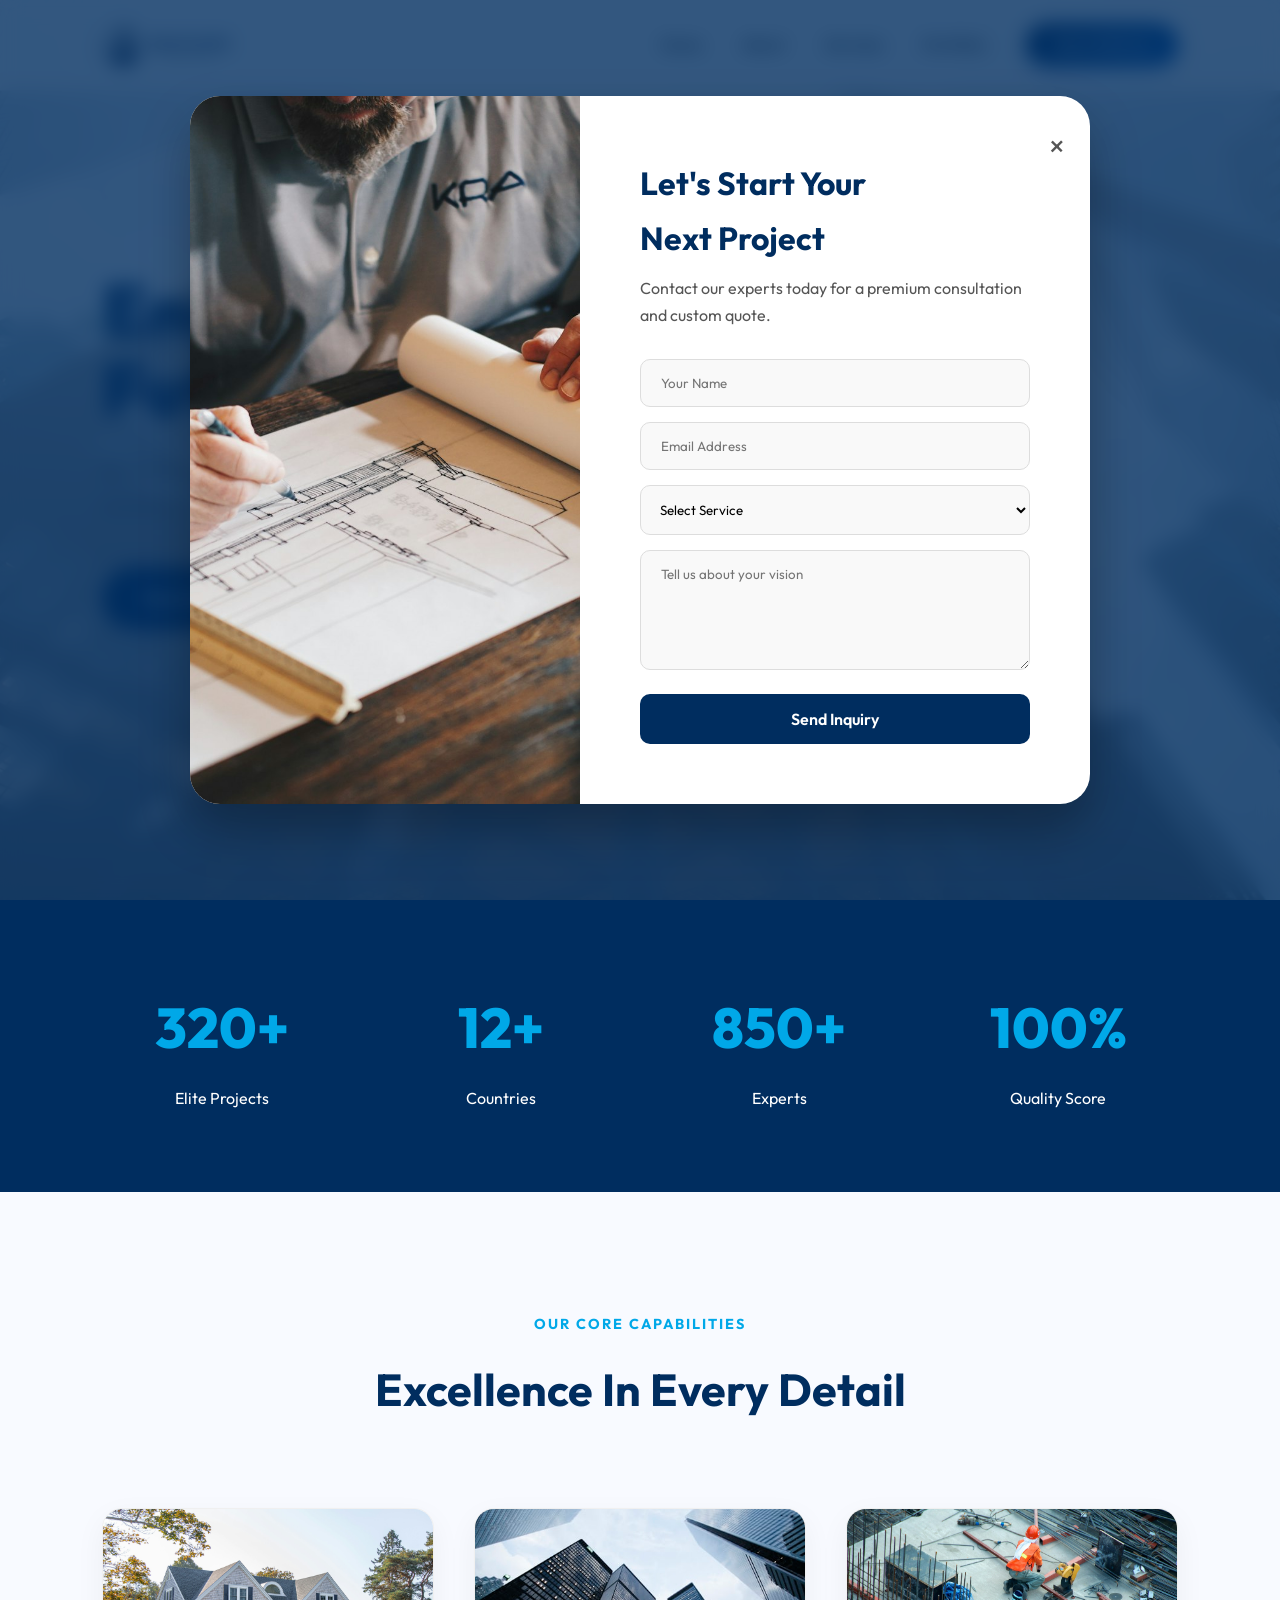
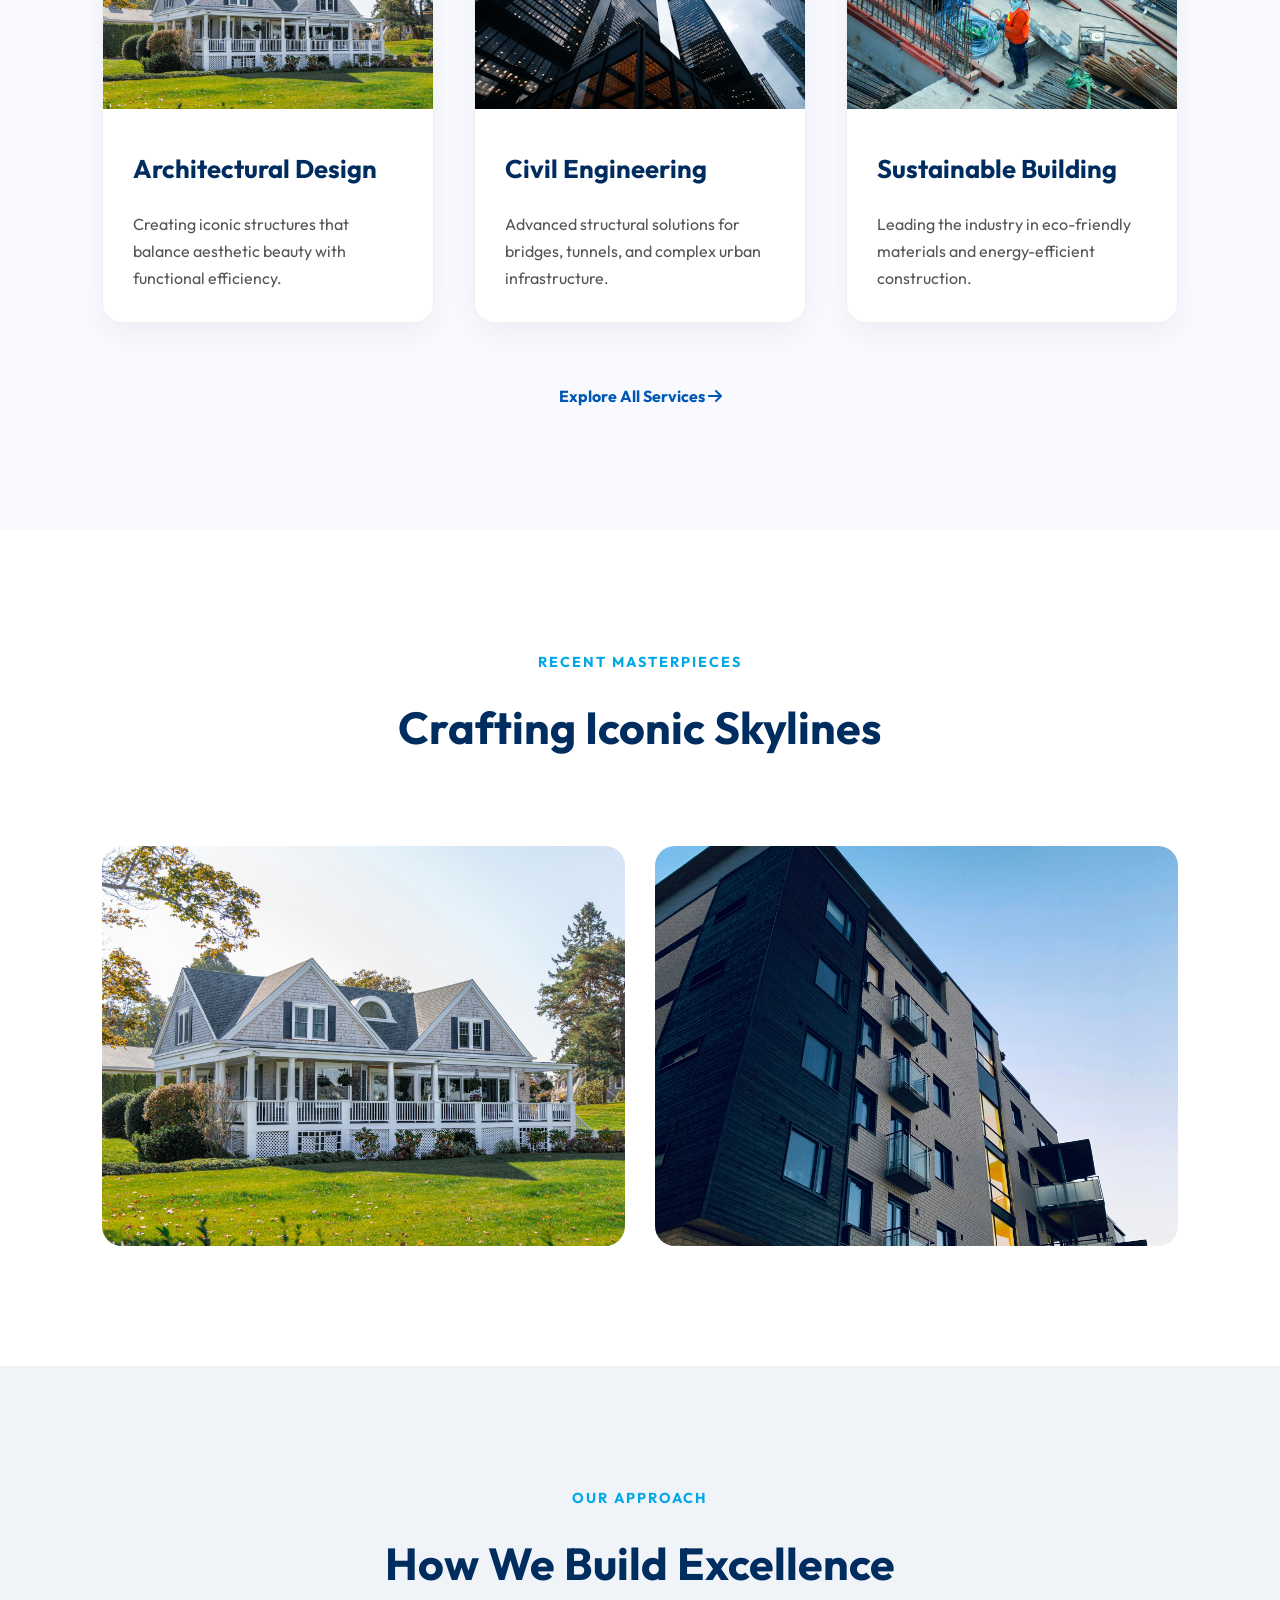
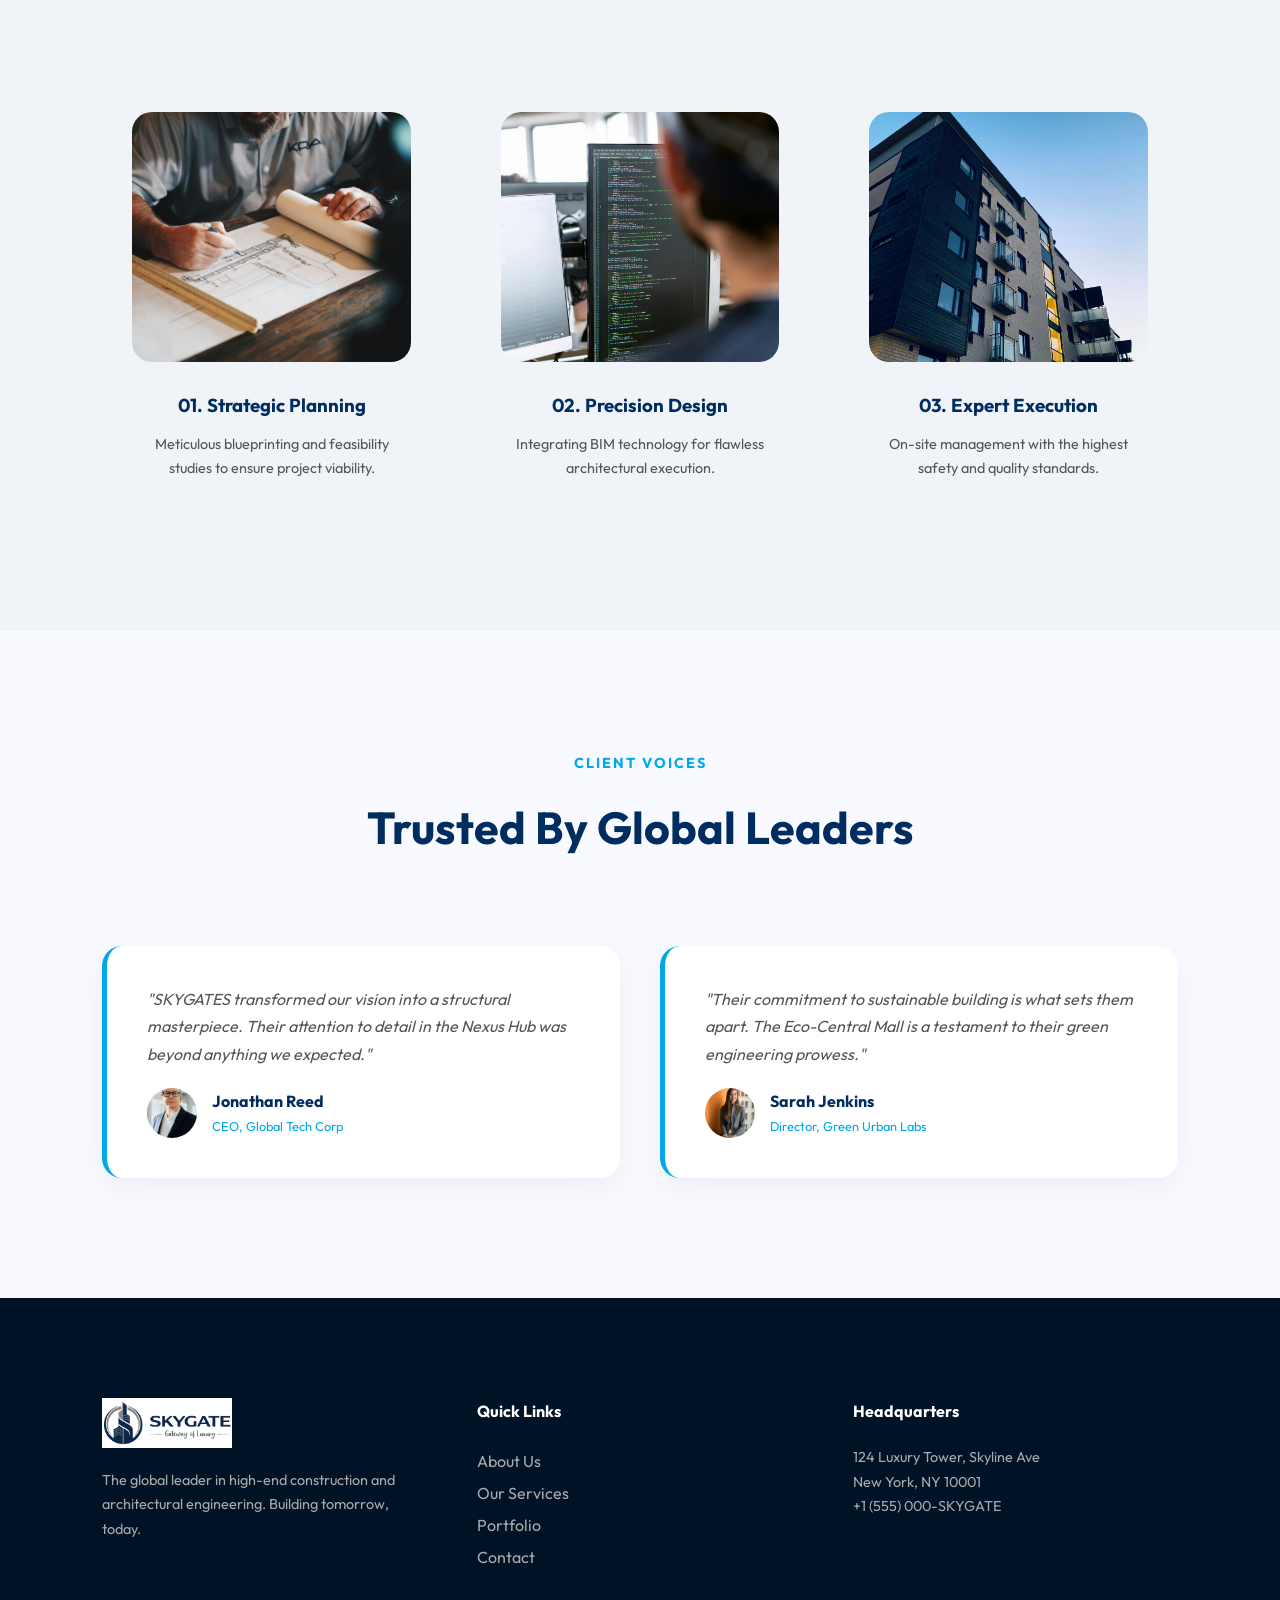
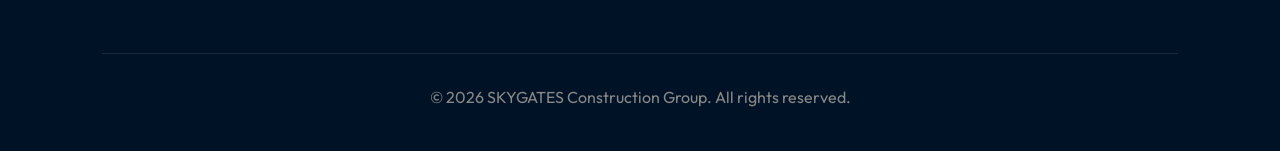
==== index.html @ 793dda6b "Initial commit" ====
<!DOCTYPE html>
<html lang="en">
<head>
    <meta charset="UTF-8">
    <meta name="viewport" content="width=device-width, initial-scale=1.0">
    <meta name="description" content="SKYGATES - Elite Construction & Architectural Engineering. Shaping modern skylines with excellence.">
    <title>SKYGATES | Elite Construction Group</title>
    
    <!-- Google Fonts -->
    <link rel="preconnect" href="https://fonts.googleapis.com">
    <link rel="preconnect" href="https://fonts.gstatic.com" crossorigin>
    <link href="https://fonts.googleapis.com/css2?family=Outfit:wght@300;400;600;700;800;900&display=swap" rel="stylesheet">
    
    <!-- Font Awesome -->
    <link rel="stylesheet" href="https://cdnjs.cloudflare.com/ajax/libs/font-awesome/6.4.0/css/all.min.css">
    
    <!-- Custom CSS -->
    <link rel="stylesheet" href="styles.css">
</head>
<body>

    <!-- Header -->
    <header id="mainHeader">
        <a href="index.html" class="logo">
            <img src="logo.jpeg" alt="SKYGATES Logo" style="height: 50px; vertical-align: middle;">
        </a>
        <nav>
            <ul>
                <li><a href="index.html">Home</a></li>
                <li><a href="about.html">About</a></li>
                <li><a href="services.html">Services</a></li>
                <li><a href="portfolio.html">Portfolio</a></li>
                <li><a href="contact.html" class="nav-cta">Work With Us</a></li>
            </ul>
        </nav>
    </header>

    <!-- Hero Section -->
    <section class="hero">
        <div class="hero-content">
            <h1>Engineering The <br>Future Of Living</h1>
            <p>SKYGATES delivers world-class construction solutions, merging architectural brilliance with sustainable engineering practices.</p>
            <div style="display: flex; gap: 20px; flex-wrap: wrap;">
                <a href="portfolio.html" class="btn btn-primary">View Our Work</a>
                <a href="#" class="btn btn-primary" id="openPopup">Request Quote</a>
            </div>
        </div>
    </section>

    <!-- Stats Section -->
    <section class="stats">
        <div class="stat-item">
            <h4 class="counter" data-target="320">0</h4>
            <p>Elite Projects</p>
        </div>
        <div class="stat-item">
            <h4 class="counter" data-target="12">0</h4>
            <p>Countries</p>
        </div>
        <div class="stat-item">
            <h4 class="counter" data-target="850">0</h4>
            <p>Experts</p>
        </div>
        <div class="stat-item">
            <h4 class="counter" data-target="100">0</h4>
            <p>Quality Score</p>
        </div>
    </section>

    <!-- Featured Services -->
    <section id="services">
        <div class="section-title">
            <span>Our Core Capabilities</span>
            <h2>Excellence In Every Detail</h2>
        </div>
        <div class="features-grid">
            <div class="feature-card" style="padding: 0; overflow: hidden;">
                <img src="assets/azure.jpg" style="width: 100%; height: 200px; object-fit: cover;" alt="Residential">
                <div style="padding: 30px;">
                    <h3 style="margin-top: 0;">Architectural Design</h3>
                    <p>Creating iconic structures that balance aesthetic beauty with functional efficiency.</p>
                </div>
            </div>
            <div class="feature-card" style="padding: 0; overflow: hidden;">
                <img src="assets/commercial.jpg" style="width: 100%; height: 200px; object-fit: cover;" alt="Commercial">
                <div style="padding: 30px;">
                    <h3 style="margin-top: 0;">Civil Engineering</h3>
                    <p>Advanced structural solutions for bridges, tunnels, and complex urban infrastructure.</p>
                </div>
            </div>
            <div class="feature-card" style="padding: 0; overflow: hidden;">
                <img src="assets/industrial.jpg" style="width: 100%; height: 200px; object-fit: cover;" alt="Industrial">
                <div style="padding: 30px;">
                    <h3 style="margin-top: 0;">Sustainable Building</h3>
                    <p>Leading the industry in eco-friendly materials and energy-efficient construction.</p>
                </div>
            </div>
        </div>
        <div style="text-align: center; margin-top: 60px;">
            <a href="services.html" style="color: var(--primary-blue); font-weight: 700; text-decoration: none;">Explore All Services <i class="fas fa-arrow-right"></i></a>
        </div>
    </section>

    <!-- Featured Portfolio -->
    <section style="background: #fff;">
        <div class="section-title">
            <span>Recent Masterpieces</span>
            <h2>Crafting Iconic Skylines</h2>
        </div>
        <div class="portfolio-grid">
            <div class="portfolio-item">
                <img src="assets/azure.jpg" alt="Luxury Residential">
                <div class="portfolio-overlay">
                    <h3>The Azure Heights</h3>
                    <p>Luxury Residential Complex | Dubai</p>
                </div>
            </div>
            <div class="portfolio-item">
                <img src="assets/nexus.jpg" alt="Corporate Hub">
                <div class="portfolio-overlay">
                    <h3>Nexus Corporate Hub</h3>
                    <p>Smart Commercial Center | Singapore</p>
                </div>
            </div>
        </div>
    </section>

    <!-- Our Methodology -->
    <section style="background: #f0f4f8;">
        <div class="section-title">
            <span>Our Approach</span>
            <h2>How We Build Excellence</h2>
        </div>
        <div style="display: grid; grid-template-columns: repeat(auto-fit, minmax(250px, 1fr)); gap: 30px;">
            <div style="text-align: center; padding: 30px;">
                <img src="assets/method1.jpg" style="width: 100%; height: 250px; object-fit: cover; border-radius: 20px; margin-bottom: 20px;" alt="Planning">
                <h3 style="color: var(--deep-blue); margin-bottom: 10px;">01. Strategic Planning</h3>
                <p style="color: var(--gray-text); font-size: 0.9rem;">Meticulous blueprinting and feasibility studies to ensure project viability.</p>
            </div>
            <div style="text-align: center; padding: 30px;">
                <img src="assets/method2.jpg" style="width: 100%; height: 250px; object-fit: cover; border-radius: 20px; margin-bottom: 20px;" alt="Design">
                <h3 style="color: var(--deep-blue); margin-bottom: 10px;">02. Precision Design</h3>
                <p style="color: var(--gray-text); font-size: 0.9rem;">Integrating BIM technology for flawless architectural execution.</p>
            </div>
            <div style="text-align: center; padding: 30px;">
                <img src="assets/nexus.jpg" style="width: 100%; height: 250px; object-fit: cover; border-radius: 20px; margin-bottom: 20px;" alt="Construction">
                <h3 style="color: var(--deep-blue); margin-bottom: 10px;">03. Expert Execution</h3>
                <p style="color: var(--gray-text); font-size: 0.9rem;">On-site management with the highest safety and quality standards.</p>
            </div>
        </div>
    </section>

    <!-- Testimonials -->
    <section>
        <div class="section-title">
            <span>Client Voices</span>
            <h2>Trusted By Global Leaders</h2>
        </div>
        <div style="display: grid; grid-template-columns: repeat(auto-fit, minmax(300px, 1fr)); gap: 40px;">
            <div style="background: var(--white); padding: 40px; border-radius: 20px; box-shadow: var(--shadow); border-left: 5px solid var(--accent-blue);">
                <p style="font-style: italic; color: var(--gray-text); margin-bottom: 20px;">"SKYGATES transformed our vision into a structural masterpiece. Their attention to detail in the Nexus Hub was beyond anything we expected."</p>
                <div style="display: flex; align-items: center; gap: 15px;">
                    <img src="assets/client1.jpg" style="width: 50px; height: 50px; border-radius: 50%; object-fit: cover;" alt="Client">
                    <div>
                        <h4 style="color: var(--deep-blue);">Jonathan Reed</h4>
                        <p style="font-size: 0.8rem; color: var(--accent-blue);">CEO, Global Tech Corp</p>
                    </div>
                </div>
            </div>
            <div style="background: var(--white); padding: 40px; border-radius: 20px; box-shadow: var(--shadow); border-left: 5px solid var(--accent-blue);">
                <p style="font-style: italic; color: var(--gray-text); margin-bottom: 20px;">"Their commitment to sustainable building is what sets them apart. The Eco-Central Mall is a testament to their green engineering prowess."</p>
                <div style="display: flex; align-items: center; gap: 15px;">
                    <img src="assets/client2.jpg" style="width: 50px; height: 50px; border-radius: 50%; object-fit: cover;" alt="Client">
                    <div>
                        <h4 style="color: var(--deep-blue);">Sarah Jenkins</h4>
                        <p style="font-size: 0.8rem; color: var(--accent-blue);">Director, Green Urban Labs</p>
                    </div>
                </div>
            </div>
        </div>
    </section>

    <!-- Premium Popup Overlay -->
    <div class="popup-overlay" id="contactPopup">
        <div class="popup-content">
            <span class="close-popup" id="closePopup">&times;</span>
            <div class="popup-img"></div>
            <div class="popup-form">
                <h2>Let's Start Your <br>Next Project</h2>
                <p>Contact our experts today for a premium consultation and custom quote.</p>
                <form id="premiumInquiry">
                    <input type="text" placeholder="Your Name" required>
                    <input type="email" placeholder="Email Address" required>
                    <select style="width: 100%; padding: 15px; margin-bottom: 15px; border: 1px solid #ddd; border-radius: 10px; background: #f9f9f9;">
                        <option value="">Select Service</option>
                        <option value="residential">Residential</option>
                        <option value="commercial">Commercial</option>
                        <option value="industrial">Industrial</option>
                    </select>
                    <textarea placeholder="Tell us about your vision" style="height: 120px;"></textarea>
                    <button type="submit" class="btn btn-primary" style="width: 100%; padding: 15px; border: none; border-radius: 10px; cursor: pointer; font-size: 1rem;">Send Inquiry</button>
                </form>
            </div>
        </div>
    </div>

    <!-- Footer -->
    <footer>
        <div style="display: grid; grid-template-columns: repeat(auto-fit, minmax(250px, 1fr)); gap: 50px;">
            <div>
                <a href="#" class="logo" style="color: #fff; margin-bottom: 20px; display: block;">
                    <img src="logo.jpeg" alt="SKYGATES Logo" style="height: 50px; vertical-align: middle;">
                </a>
                <p style="color: #aaa; font-size: 0.9rem;">The global leader in high-end construction and architectural engineering. Building tomorrow, today.</p>
            </div>
            <div class="footer-links">
                <h4 style="margin-bottom: 20px;">Quick Links</h4>
                <ul style="list-style: none; line-height: 2;">
                    <li><a href="about.html" style="color: #aaa; text-decoration: none;">About Us</a></li>
                    <li><a href="services.html" style="color: #aaa; text-decoration: none;">Our Services</a></li>
                    <li><a href="portfolio.html" style="color: #aaa; text-decoration: none;">Portfolio</a></li>
                    <li><a href="contact.html" style="color: #aaa; text-decoration: none;">Contact</a></li>
                </ul>
            </div>
            <div>
                <h4 style="margin-bottom: 20px;">Headquarters</h4>
                <p style="color: #aaa; font-size: 0.9rem;">124 Luxury Tower, Skyline Ave<br>New York, NY 10001<br>+1 (555) 000-SKYGATE</p>
            </div>
        </div>
        <div class="footer-bottom">
            &copy; 2026 SKYGATES Construction Group. All rights reserved.
        </div>
    </footer>

    <script src="script.js"></script>
</body>
</html>
---- styles.css ----
/* SKYGATES Premium Construction Landing Page Styles - White & Blue Theme */
:root {
    --primary-blue: #0056b3;
    --deep-blue: #002d5f;
    --accent-blue: #00a8e8;
    --light-bg: #f8faff;
    --white: #ffffff;
    --dark-text: #1a1a1a;
    --gray-text: #555555;
    --glass-bg: rgba(255, 255, 255, 0.8);
    --glass-border: rgba(0, 86, 179, 0.1);
    --gradient-blue: linear-gradient(135deg, #002d5f 0%, #0056b3 100%);
    --shadow: 0 10px 30px rgba(0, 0, 0, 0.05);
    --transition: all 0.4s cubic-bezier(0.165, 0.84, 0.44, 1);
}

* {
    margin: 0;
    padding: 0;
    box-sizing: border-box;
    font-family: 'Outfit', sans-serif;
}

body {
    background-color: var(--light-bg);
    color: var(--dark-text);
    line-height: 1.7;
    overflow-x: hidden;
}

/* Custom Scrollbar */
::-webkit-scrollbar {
    width: 10px;
}
::-webkit-scrollbar-track {
    background: #eee;
}
::-webkit-scrollbar-thumb {
    background: var(--primary-blue);
    border-radius: 5px;
}

/* Header */
header {
    position: fixed;
    top: 0;
    width: 100%;
    z-index: 1000;
    padding: 20px 8%;
    background: rgba(255, 255, 255, 0.9);
    backdrop-filter: blur(15px);
    border-bottom: 1px solid var(--glass-border);
    display: flex;
    justify-content: space-between;
    align-items: center;
    transition: var(--transition);
}

header.scrolled {
    padding: 12px 8%;
    box-shadow: var(--shadow);
}

.logo {
    font-size: 1.6rem;
    font-weight: 800;
    color: var(--deep-blue);
    text-decoration: none;
    letter-spacing: 1px;
    display: flex;
    align-items: center;
}

.logo span {
    color: var(--accent-blue);
}

nav ul {
    display: flex;
    list-style: none;
    gap: 40px;
}

nav ul li a {
    text-decoration: none;
    color: var(--dark-text);
    font-weight: 600;
    font-size: 0.95rem;
    transition: var(--transition);
}

nav ul li a:hover {
    color: var(--primary-blue);
}

.nav-cta {
    background: var(--gradient-blue);
    padding: 12px 28px;
    border-radius: 50px;
    color: white !important;
    box-shadow: 0 4px 15px rgba(0, 86, 179, 0.3);
}

.nav-cta:hover {
    transform: translateY(-2px);
    box-shadow: 0 6px 200px rgba(0, 86, 179, 0.4);
}

/* Hero Section */
.hero {
    height: 100vh;
    display: flex;
    align-items: center;
    padding: 0 8%;
    position: relative;
    background: linear-gradient(rgba(255,255,255,0.8), rgba(255,255,255,0.4)), url('assets/hero.jpg');
    background-size: cover;
    background-position: center;
    background-attachment: fixed;
}

.hero-content {
    max-width: 800px;
}

.hero h1 {
    font-size: clamp(3rem, 6vw, 4.5rem);
    font-weight: 900;
    color: var(--deep-blue);
    line-height: 1.1;
    margin-bottom: 25px;
}

.hero p {
    font-size: 1.25rem;
    color: var(--gray-text);
    margin-bottom: 45px;
    max-width: 600px;
}

/* Inner Page Hero */
.inner-hero {
    height: 50vh;
    background: var(--gradient-blue);
    display: flex;
    align-items: center;
    justify-content: center;
    text-align: center;
    color: white;
}

.inner-hero h1 {
    font-size: 3.5rem;
    margin-bottom: 10px;
}

/* Sections */
section {
    padding: 120px 8%;
}

.section-title {
    text-align: center;
    margin-bottom: 80px;
}

.section-title span {
    color: var(--accent-blue);
    text-transform: uppercase;
    font-weight: 700;
    letter-spacing: 2px;
    font-size: 0.9rem;
    display: block;
    margin-bottom: 15px;
}

.section-title h2 {
    font-size: 2.8rem;
    color: var(--deep-blue);
}

/* Feature Cards */
.features-grid {
    display: grid;
    grid-template-columns: repeat(auto-fit, minmax(320px, 1fr));
    gap: 40px;
}

.feature-card {
    background: var(--white);
    padding: 50px;
    border-radius: 20px;
    box-shadow: var(--shadow);
    transition: var(--transition);
    border: 1px solid #f0f0f0;
}

.feature-card:hover {
    transform: translateY(-15px);
    border-color: var(--accent-blue);
}

.feature-card i {
    font-size: 3rem;
    color: var(--primary-blue);
    margin-bottom: 30px;
    display: inline-block;
}

.feature-card h3 {
    font-size: 1.6rem;
    margin-bottom: 20px;
    color: var(--deep-blue);
}

.feature-card p {
    color: var(--gray-text);
}

/* Premium Popup */
.popup-overlay {
    position: fixed;
    top: 0;
    left: 0;
    width: 100%;
    height: 100%;
    background: rgba(0, 45, 95, 0.8);
    display: none;
    justify-content: center;
    align-items: center;
    z-index: 2000;
    backdrop-filter: blur(10px);
}

.popup-content {
    background: var(--white);
    display: flex;
    max-width: 900px;
    width: 90%;
    border-radius: 30px;
    overflow: hidden;
    position: relative;
    box-shadow: 0 25px 50px rgba(0,0,0,0.3);
}

.popup-img {
    flex: 1;
    background: url('assets/popup.jpg');
    background-size: cover;
    background-position: center;
}

.popup-form {
    flex: 1;
    padding: 60px;
}

.popup-form h2 {
    font-size: 2rem;
    color: var(--deep-blue);
    margin-bottom: 10px;
}

.popup-form p {
    color: var(--gray-text);
    margin-bottom: 30px;
}

.popup-form input, .popup-form textarea {
    width: 100%;
    padding: 15px 20px;
    margin-bottom: 15px;
    border: 1px solid #ddd;
    border-radius: 10px;
    background: #f9f9f9;
}

.close-popup {
    position: absolute;
    top: 25px;
    right: 25px;
    font-size: 1.8rem;
    cursor: pointer;
    color: var(--gray-text);
    z-index: 10;
}

/* Stats */
.stats {
    background: var(--deep-blue);
    color: white;
    display: flex;
    justify-content: space-around;
    flex-wrap: wrap;
    gap: 40px;
    padding: 80px 8%;
    text-align: center;
}

.stat-item {
    flex: 1;
    min-width: 200px;
}

.stat-item h4 {
    font-size: 3.5rem;
    font-weight: 800;
    margin-bottom: 10px;
    color: var(--accent-blue);
}

/* Buttons */
.btn {
    display: inline-block;
    padding: 18px 40px;
    border-radius: 50px;
    font-weight: 600;
    text-decoration: none;
    transition: var(--transition);
    cursor: pointer;
    border: none;
    font-size: 1rem;
}

.btn-primary {
    background: var(--deep-blue);
    color: white !important;
}

.btn-primary:hover {
    background: var(--primary-blue);
    transform: translateY(-3px);
    box-shadow: 0 10px 20px rgba(0, 45, 95, 0.2);
}

.btn-outline {
    background: transparent;
    border: 2px solid var(--deep-blue);
    color: var(--deep-blue) !important;
}

.btn-outline:hover {
    background: var(--deep-blue);
    color: white !important;
    transform: translateY(-3px);
}

/* Portfolio Section */
.portfolio-grid {
    display: grid;
    grid-template-columns: repeat(auto-fit, minmax(400px, 1fr));
    gap: 30px;
}

.portfolio-item {
    position: relative;
    border-radius: 20px;
    overflow: hidden;
    height: 400px;
}

.portfolio-item img {
    width: 100%;
    height: 100%;
    object-fit: cover;
    transition: var(--transition);
}

.portfolio-overlay {
    position: absolute;
    bottom: 0;
    left: 0;
    width: 100%;
    padding: 40px;
    background: linear-gradient(transparent, rgba(0,0,0,0.8));
    color: white;
    opacity: 0;
    transform: translateY(20px);
    transition: var(--transition);
}

.portfolio-item:hover img {
    transform: scale(1.1);
}

.portfolio-item:hover .portfolio-overlay {
    opacity: 1;
    transform: translateY(0);
}

/* Footer */
footer {
    background: #001226;
    color: #fff;
    padding: 100px 8% 40px;
}

.footer-bottom {
    margin-top: 80px;
    padding-top: 30px;
    border-top: 1px solid rgba(255,255,255,0.1);
    text-align: center;
    color: #888;
}

@media (max-width: 992px) {
    .popup-img { display: none; }
    header { padding: 20px 4%; }
    nav { display: none; }
    section { padding: 80px 5%; }
    .features-grid { grid-template-columns: 1fr; }
    .portfolio-grid { grid-template-columns: 1fr; }
    .hero h1 { font-size: 2.5rem; }
    .hero { padding: 0 5%; text-align: center; }
    .hero-content { margin: 0 auto; }
    
    /* Stats 2-column grid for mobile */
    .stats {
        display: grid;
        grid-template-columns: repeat(2, 1fr);
        gap: 20px;
        padding: 40px 5%;
    }
    .stat-item h4 { font-size: 2rem; }
    .stat-item p { font-size: 0.8rem; }

    /* Buttons same line for mobile */
    .hero .hero-content div {
        flex-direction: row !important;
        justify-content: center !important;
        gap: 10px !important;
    }
    .btn {
        padding: 12px 20px;
        font-size: 0.85rem;
    }
}
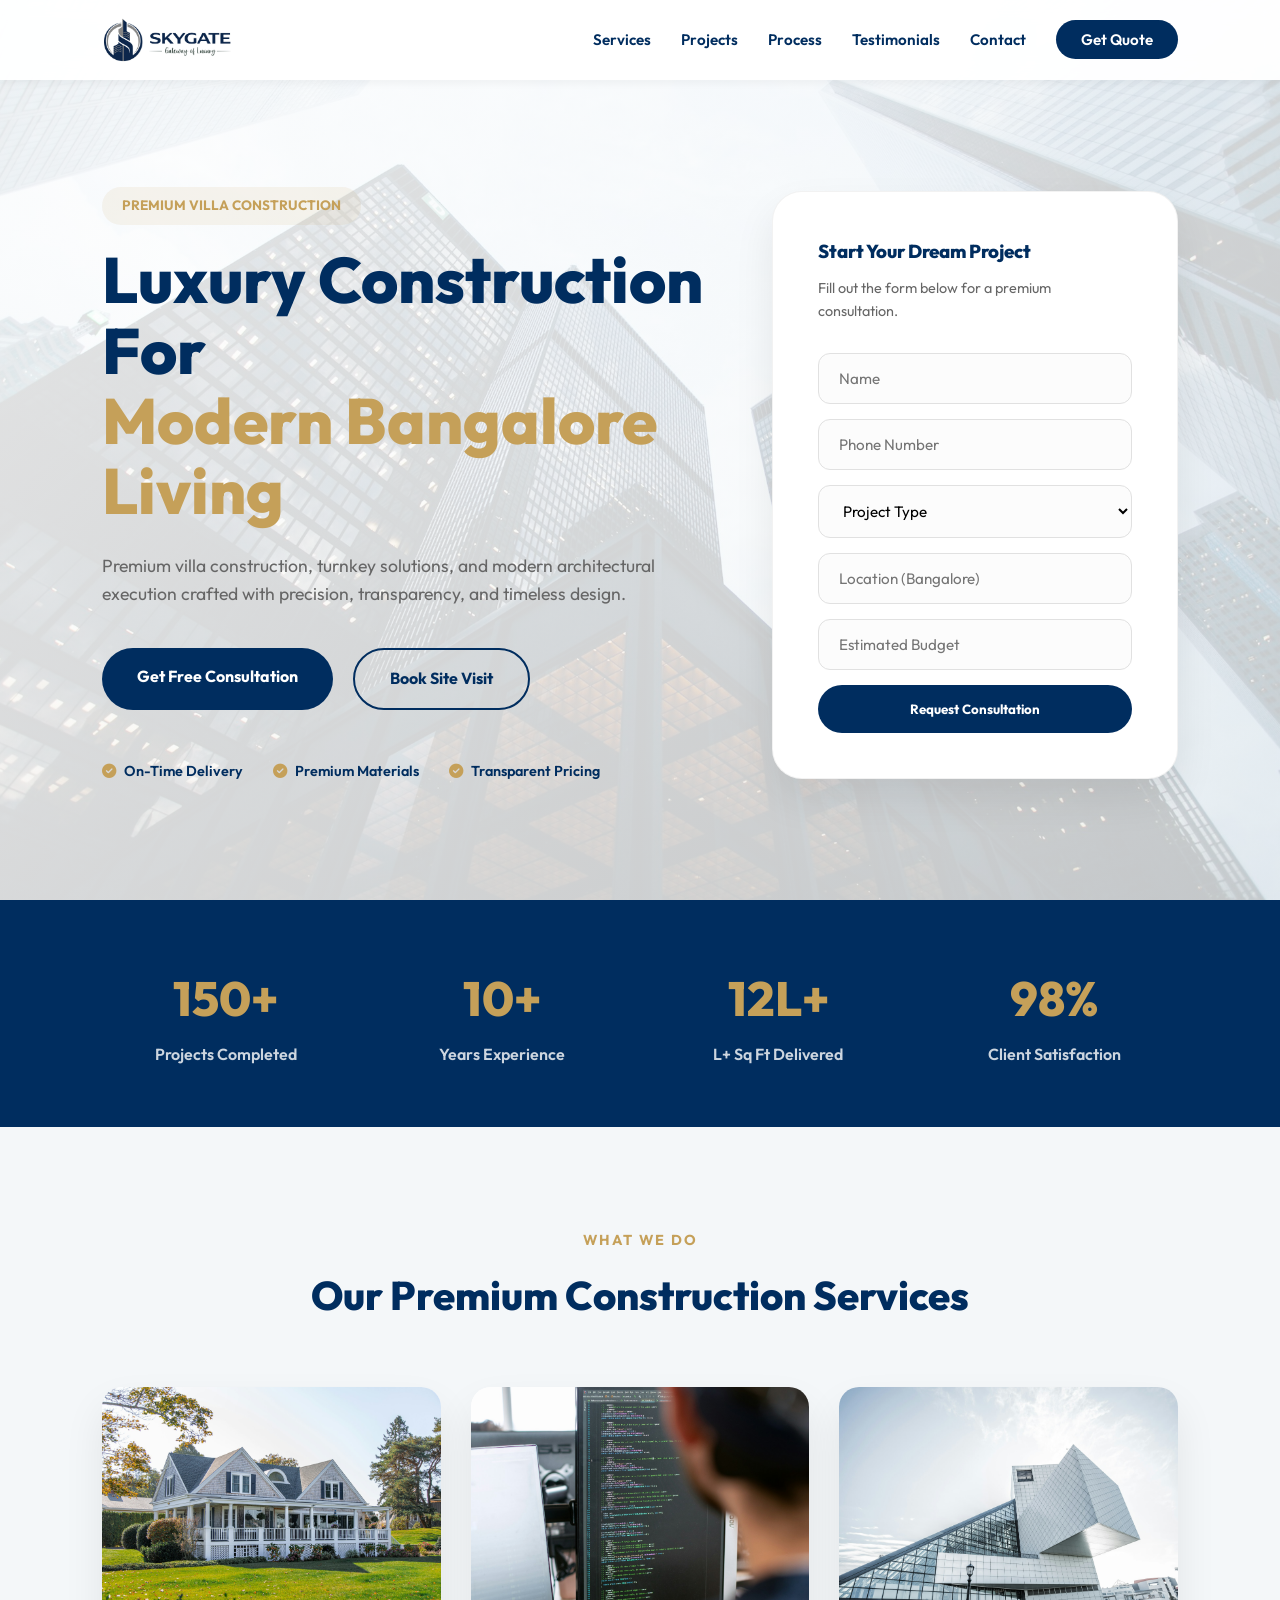
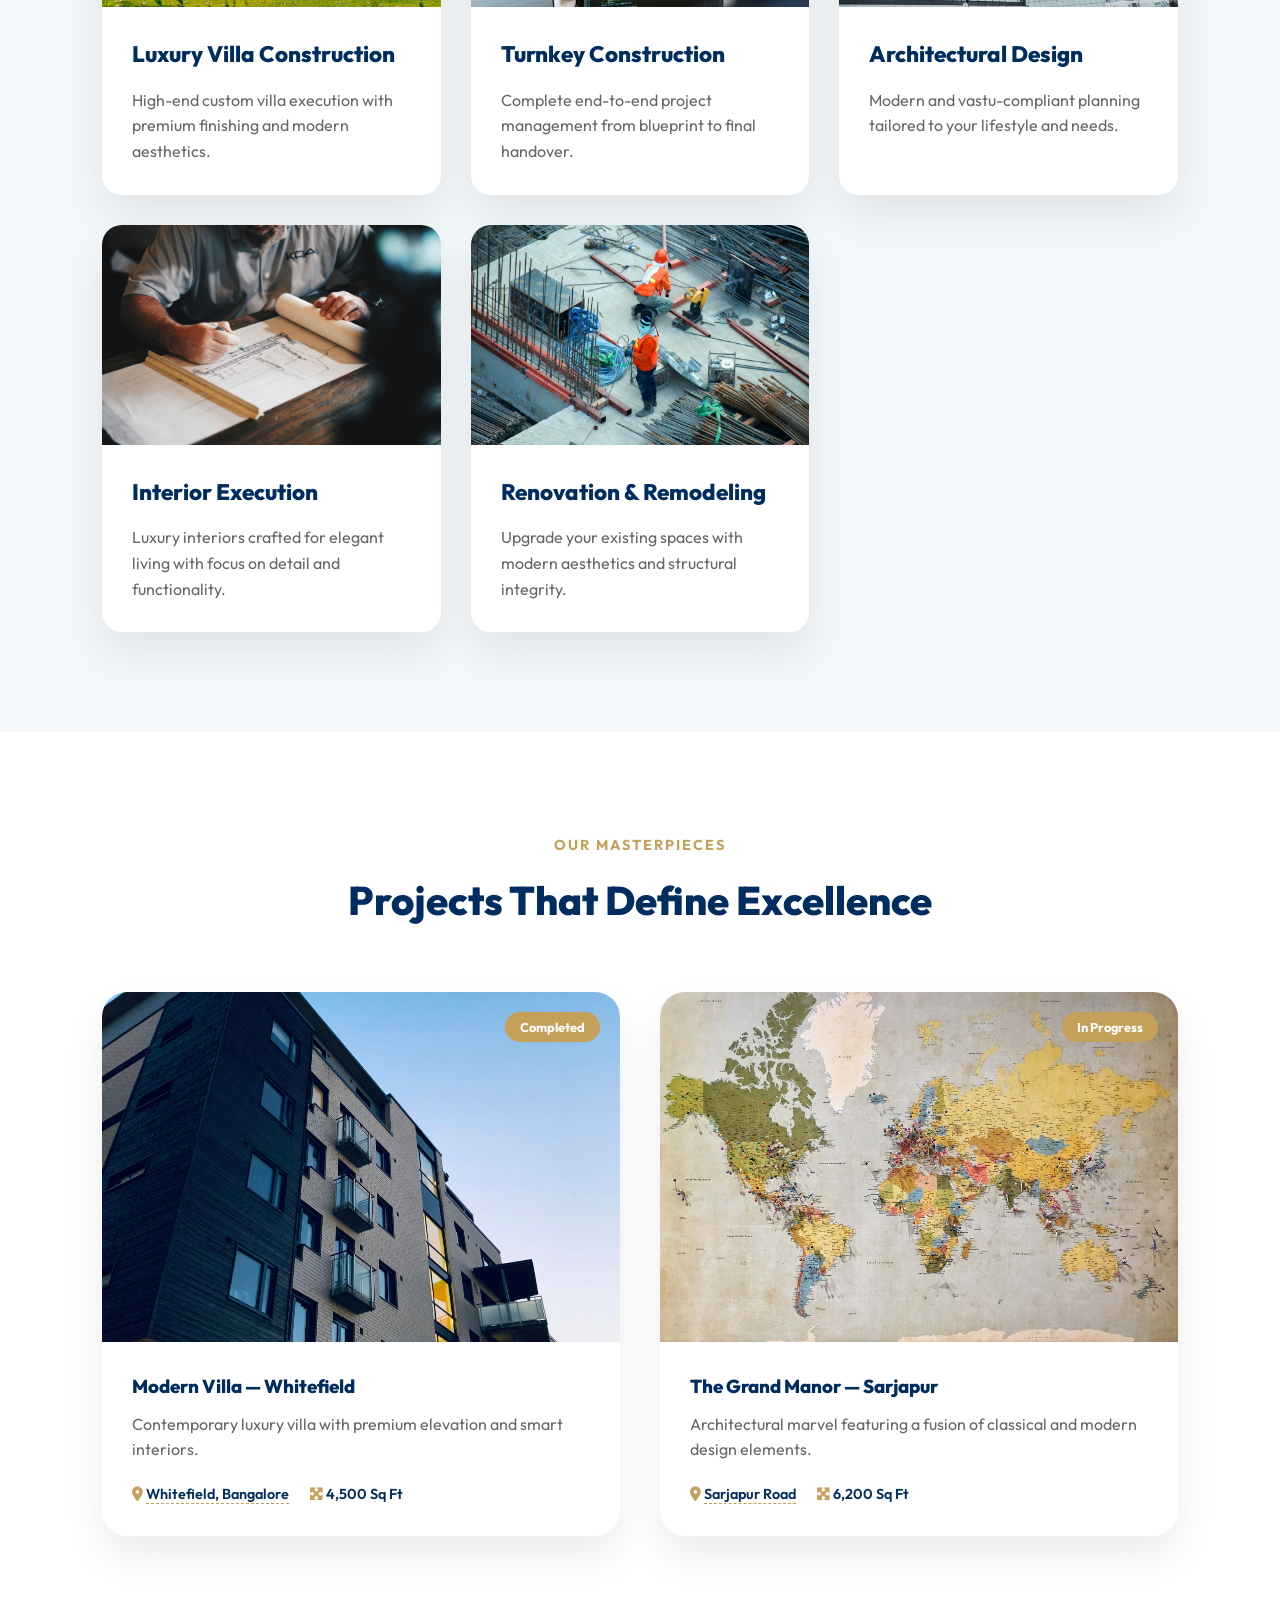
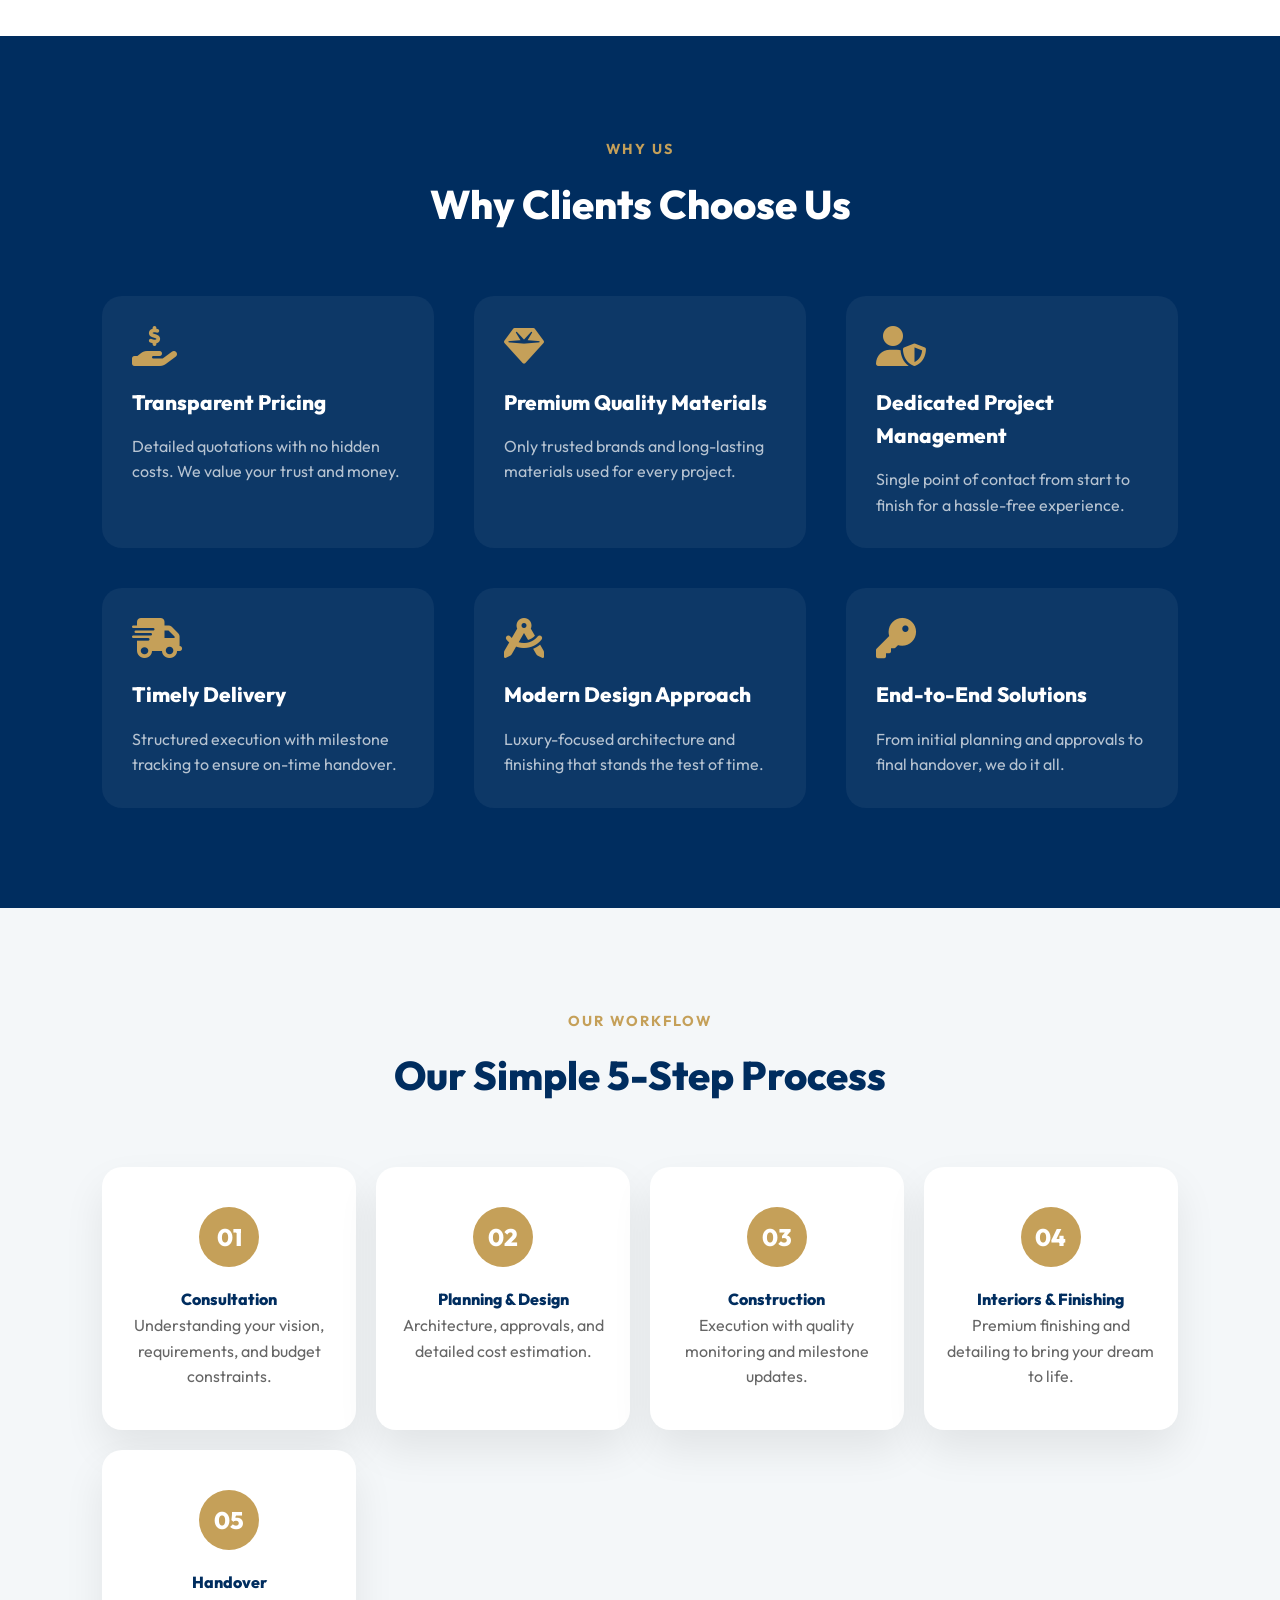
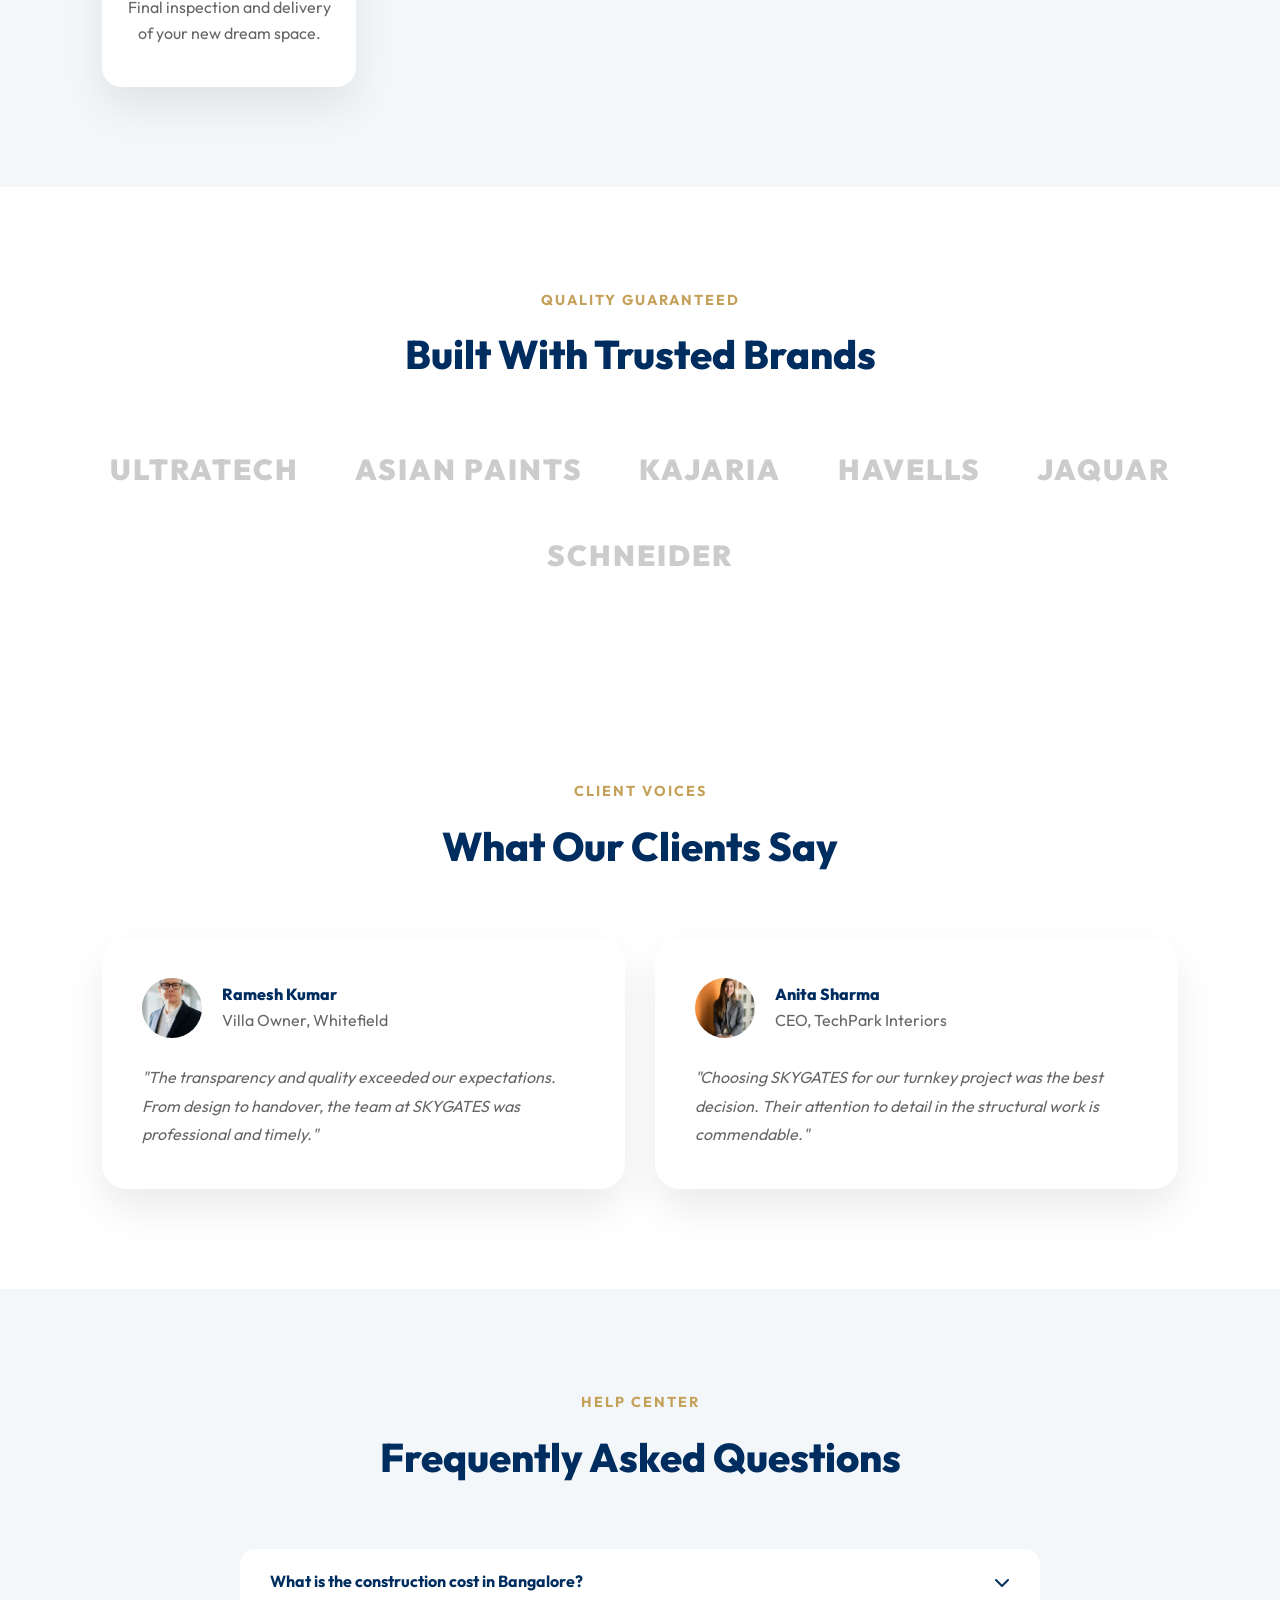
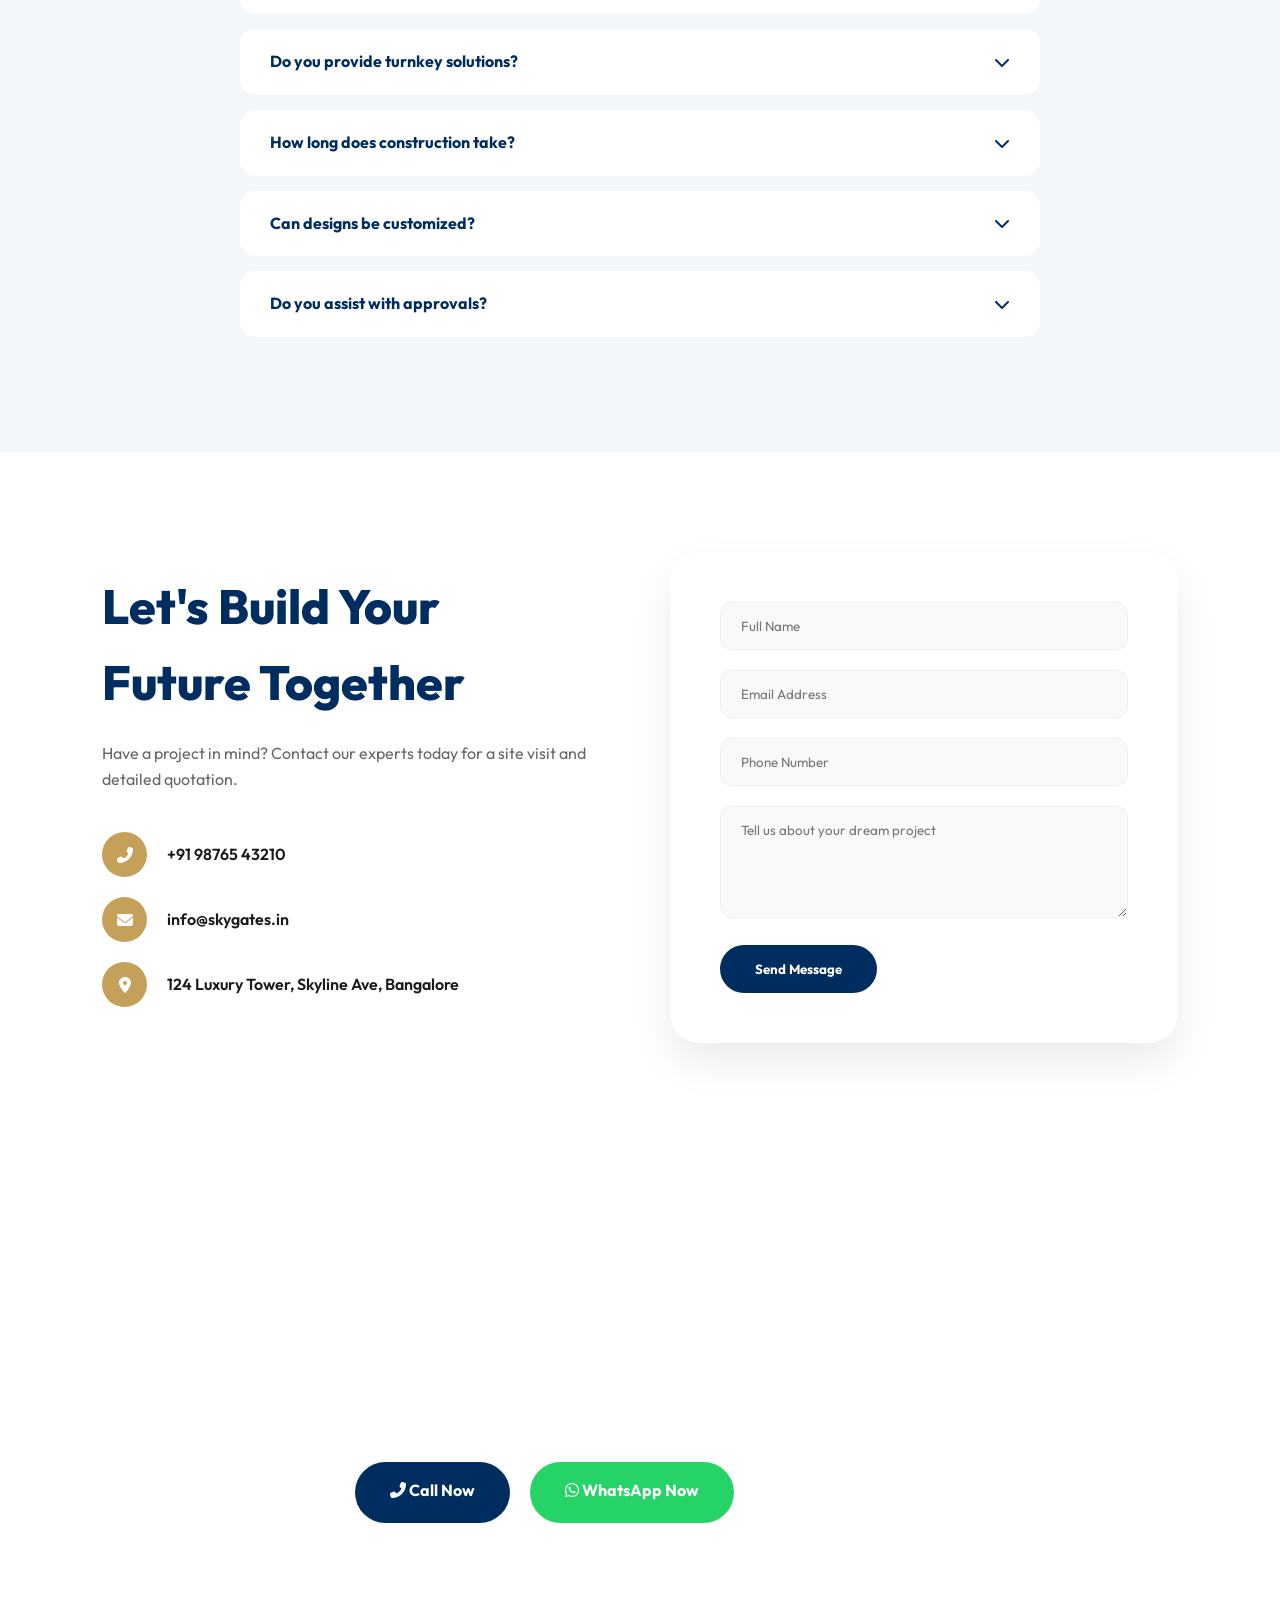
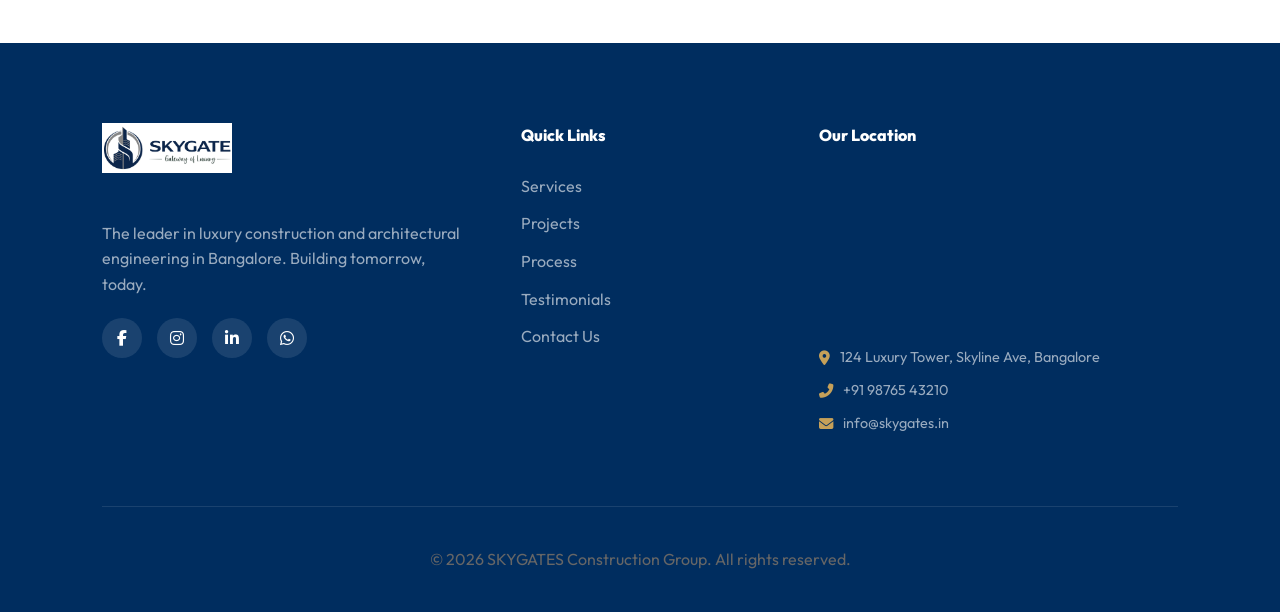
==== commit 93d5151c: "Consolidated into single-page landing page, added hero slider, and removed redundant inner pages" ====
--- a/index.html
+++ b/index.html
@@ -3,8 +3,8 @@
 <head>
     <meta charset="UTF-8">
     <meta name="viewport" content="width=device-width, initial-scale=1.0">
-    <meta name="description" content="SKYGATES - Elite Construction & Architectural Engineering. Shaping modern skylines with excellence.">
-    <title>SKYGATES | Elite Construction Group</title>
+    <meta name="description" content="SKYGATES - Luxury Construction For Modern Bangalore Living. Premium villa construction, turnkey solutions, and modern architectural execution.">
+    <title>SKYGATES | Premium Construction Landing Page</title>
     
     <!-- Google Fonts -->
     <link rel="preconnect" href="https://fonts.googleapis.com">
@@ -21,216 +21,459 @@
 
     <!-- Header -->
     <header id="mainHeader">
-        <a href="index.html" class="logo">
+        <a href="#hero" class="logo">
             <img src="logo.jpeg" alt="SKYGATES Logo" style="height: 50px; vertical-align: middle;">
         </a>
         <nav>
             <ul>
-                <li><a href="index.html">Home</a></li>
-                <li><a href="about.html">About</a></li>
-                <li><a href="services.html">Services</a></li>
-                <li><a href="portfolio.html">Portfolio</a></li>
-                <li><a href="contact.html" class="nav-cta">Work With Us</a></li>
+                <li><a href="#services">Services</a></li>
+                <li><a href="#projects">Projects</a></li>
+                <li><a href="#process">Process</a></li>
+                <li><a href="#testimonials">Testimonials</a></li>
+                <li><a href="#contact">Contact</a></li>
+                <li><a href="#hero" class="nav-cta">Get Quote</a></li>
             </ul>
         </nav>
+        <div class="mobile-menu-btn">
+            <i class="fas fa-bars"></i>
+        </div>
     </header>
 
     <!-- Hero Section -->
-    <section class="hero">
-        <div class="hero-content">
-            <h1>Engineering The <br>Future Of Living</h1>
-            <p>SKYGATES delivers world-class construction solutions, merging architectural brilliance with sustainable engineering practices.</p>
-            <div style="display: flex; gap: 20px; flex-wrap: wrap;">
-                <a href="portfolio.html" class="btn btn-primary">View Our Work</a>
-                <a href="#" class="btn btn-primary" id="openPopup">Request Quote</a>
-            </div>
-        </div>
-    </section>
-
-    <!-- Stats Section -->
-    <section class="stats">
-        <div class="stat-item">
-            <h4 class="counter" data-target="320">0</h4>
-            <p>Elite Projects</p>
-        </div>
-        <div class="stat-item">
-            <h4 class="counter" data-target="12">0</h4>
-            <p>Countries</p>
-        </div>
-        <div class="stat-item">
-            <h4 class="counter" data-target="850">0</h4>
-            <p>Experts</p>
-        </div>
-        <div class="stat-item">
-            <h4 class="counter" data-target="100">0</h4>
-            <p>Quality Score</p>
-        </div>
-    </section>
-
-    <!-- Featured Services -->
-    <section id="services">
-        <div class="section-title">
-            <span>Our Core Capabilities</span>
-            <h2>Excellence In Every Detail</h2>
-        </div>
-        <div class="features-grid">
-            <div class="feature-card" style="padding: 0; overflow: hidden;">
-                <img src="assets/azure.jpg" style="width: 100%; height: 200px; object-fit: cover;" alt="Residential">
-                <div style="padding: 30px;">
-                    <h3 style="margin-top: 0;">Architectural Design</h3>
-                    <p>Creating iconic structures that balance aesthetic beauty with functional efficiency.</p>
-                </div>
-            </div>
-            <div class="feature-card" style="padding: 0; overflow: hidden;">
-                <img src="assets/commercial.jpg" style="width: 100%; height: 200px; object-fit: cover;" alt="Commercial">
-                <div style="padding: 30px;">
-                    <h3 style="margin-top: 0;">Civil Engineering</h3>
-                    <p>Advanced structural solutions for bridges, tunnels, and complex urban infrastructure.</p>
-                </div>
-            </div>
-            <div class="feature-card" style="padding: 0; overflow: hidden;">
-                <img src="assets/industrial.jpg" style="width: 100%; height: 200px; object-fit: cover;" alt="Industrial">
-                <div style="padding: 30px;">
-                    <h3 style="margin-top: 0;">Sustainable Building</h3>
-                    <p>Leading the industry in eco-friendly materials and energy-efficient construction.</p>
-                </div>
-            </div>
-        </div>
-        <div style="text-align: center; margin-top: 60px;">
-            <a href="services.html" style="color: var(--primary-blue); font-weight: 700; text-decoration: none;">Explore All Services <i class="fas fa-arrow-right"></i></a>
-        </div>
-    </section>
-
-    <!-- Featured Portfolio -->
-    <section style="background: #fff;">
-        <div class="section-title">
-            <span>Recent Masterpieces</span>
-            <h2>Crafting Iconic Skylines</h2>
-        </div>
-        <div class="portfolio-grid">
-            <div class="portfolio-item">
-                <img src="assets/azure.jpg" alt="Luxury Residential">
-                <div class="portfolio-overlay">
-                    <h3>The Azure Heights</h3>
-                    <p>Luxury Residential Complex | Dubai</p>
-                </div>
-            </div>
-            <div class="portfolio-item">
-                <img src="assets/nexus.jpg" alt="Corporate Hub">
-                <div class="portfolio-overlay">
-                    <h3>Nexus Corporate Hub</h3>
-                    <p>Smart Commercial Center | Singapore</p>
-                </div>
-            </div>
-        </div>
-    </section>
-
-    <!-- Our Methodology -->
-    <section style="background: #f0f4f8;">
-        <div class="section-title">
-            <span>Our Approach</span>
-            <h2>How We Build Excellence</h2>
-        </div>
-        <div style="display: grid; grid-template-columns: repeat(auto-fit, minmax(250px, 1fr)); gap: 30px;">
-            <div style="text-align: center; padding: 30px;">
-                <img src="assets/method1.jpg" style="width: 100%; height: 250px; object-fit: cover; border-radius: 20px; margin-bottom: 20px;" alt="Planning">
-                <h3 style="color: var(--deep-blue); margin-bottom: 10px;">01. Strategic Planning</h3>
-                <p style="color: var(--gray-text); font-size: 0.9rem;">Meticulous blueprinting and feasibility studies to ensure project viability.</p>
-            </div>
-            <div style="text-align: center; padding: 30px;">
-                <img src="assets/method2.jpg" style="width: 100%; height: 250px; object-fit: cover; border-radius: 20px; margin-bottom: 20px;" alt="Design">
-                <h3 style="color: var(--deep-blue); margin-bottom: 10px;">02. Precision Design</h3>
-                <p style="color: var(--gray-text); font-size: 0.9rem;">Integrating BIM technology for flawless architectural execution.</p>
-            </div>
-            <div style="text-align: center; padding: 30px;">
-                <img src="assets/nexus.jpg" style="width: 100%; height: 250px; object-fit: cover; border-radius: 20px; margin-bottom: 20px;" alt="Construction">
-                <h3 style="color: var(--deep-blue); margin-bottom: 10px;">03. Expert Execution</h3>
-                <p style="color: var(--gray-text); font-size: 0.9rem;">On-site management with the highest safety and quality standards.</p>
-            </div>
-        </div>
-    </section>
-
-    <!-- Testimonials -->
-    <section>
+    <section class="hero" id="hero">
+        <div class="hero-slider">
+            <div class="slide active" style="background-image: url('assets/hero.jpg');"></div>
+            <div class="slide" style="background-image: url('assets/azure.jpg');"></div>
+            <div class="slide" style="background-image: url('assets/global.jpg');"></div>
+            <div class="slide" style="background-image: url('assets/nexus.jpg');"></div>
+        </div>
+        <div class="hero-overlay"></div>
+        <div class="hero-container">
+            <div class="hero-left">
+                <span class="badge">Premium Villa Construction</span>
+                <h1>Luxury Construction For <br><span>Modern Bangalore Living</span></h1>
+                <p>Premium villa construction, turnkey solutions, and modern architectural execution crafted with precision, transparency, and timeless design.</p>
+                
+                <div class="hero-ctas">
+                    <a href="#lead-form" class="btn btn-primary">Get Free Consultation</a>
+                    <a href="#contact" class="btn btn-outline">Book Site Visit</a>
+                </div>
+                
+                <div class="trust-line">
+                    <span><i class="fas fa-check-circle"></i> On-Time Delivery</span>
+                    <span><i class="fas fa-check-circle"></i> Premium Materials</span>
+                    <span><i class="fas fa-check-circle"></i> Transparent Pricing</span>
+                </div>
+            </div>
+            
+            <div class="hero-right" id="lead-form">
+                <div class="lead-card">
+                    <h3>Start Your Dream Project</h3>
+                    <p>Fill out the form below for a premium consultation.</p>
+                    <form id="heroForm">
+                        <div class="form-group">
+                            <input type="text" placeholder="Name" required>
+                        </div>
+                        <div class="form-group">
+                            <input type="tel" placeholder="Phone Number" required>
+                        </div>
+                        <div class="form-group">
+                            <select required>
+                                <option value="" disabled selected>Project Type</option>
+                                <option value="villa">Luxury Villa</option>
+                                <option value="turnkey">Turnkey Construction</option>
+                                <option value="interior">Interior Execution</option>
+                                <option value="renovation">Renovation</option>
+                            </select>
+                        </div>
+                        <div class="form-group">
+                            <input type="text" placeholder="Location (Bangalore)" required>
+                        </div>
+                        <div class="form-group">
+                            <input type="text" placeholder="Estimated Budget" required>
+                        </div>
+                        <button type="submit" class="btn btn-primary w-100">Request Consultation</button>
+                    </form>
+                </div>
+            </div>
+        </div>
+    </section>
+
+    <!-- Show Numbers -->
+    <section class="stats-section">
+        <div class="stats-grid">
+            <div class="stat-item">
+                <h4 class="counter" data-target="150">0</h4>
+                <p>Projects Completed</p>
+            </div>
+            <div class="stat-item">
+                <h4 class="counter" data-target="10">0</h4>
+                <p>Years Experience</p>
+            </div>
+            <div class="stat-item">
+                <h4 class="counter" data-target="12">0</h4>
+                <p>L+ Sq Ft Delivered</p>
+            </div>
+            <div class="stat-item">
+                <h4 class="counter" data-target="98">0</h4>
+                <p>Client Satisfaction</p>
+            </div>
+        </div>
+    </section>
+
+    <!-- Services Section -->
+    <section id="services" class="services">
+        <div class="section-title">
+            <span>What We Do</span>
+            <h2>Our Premium Construction Services</h2>
+        </div>
+        <div class="services-grid">
+            <div class="service-card">
+                <div class="service-img">
+                    <img src="assets/azure.jpg" alt="Luxury Villa Construction">
+                </div>
+                <div class="service-content">
+                    <h3>Luxury Villa Construction</h3>
+                    <p>High-end custom villa execution with premium finishing and modern aesthetics.</p>
+                </div>
+            </div>
+            <div class="service-card">
+                <div class="service-img">
+                    <img src="assets/method2.jpg" alt="Turnkey Construction">
+                </div>
+                <div class="service-content">
+                    <h3>Turnkey Construction</h3>
+                    <p>Complete end-to-end project management from blueprint to final handover.</p>
+                </div>
+            </div>
+            <div class="service-card">
+                <div class="service-img">
+                    <img src="assets/vision.jpg" alt="Architectural Design">
+                </div>
+                <div class="service-content">
+                    <h3>Architectural Design</h3>
+                    <p>Modern and vastu-compliant planning tailored to your lifestyle and needs.</p>
+                </div>
+            </div>
+            <div class="service-card">
+                <div class="service-img">
+                    <img src="assets/method1.jpg" alt="Interior Execution">
+                </div>
+                <div class="service-content">
+                    <h3>Interior Execution</h3>
+                    <p>Luxury interiors crafted for elegant living with focus on detail and functionality.</p>
+                </div>
+            </div>
+            <div class="service-card">
+                <div class="service-img">
+                    <img src="assets/industrial.jpg" alt="Renovation & Remodeling">
+                </div>
+                <div class="service-content">
+                    <h3>Renovation & Remodeling</h3>
+                    <p>Upgrade your existing spaces with modern aesthetics and structural integrity.</p>
+                </div>
+            </div>
+        </div>
+    </section>
+
+    <!-- Featured Projects Section -->
+    <section id="projects" class="projects">
+        <div class="section-title">
+            <span>Our Masterpieces</span>
+            <h2>Projects That Define Excellence</h2>
+        </div>
+        <div class="projects-grid">
+            <div class="project-card">
+                <div class="project-img">
+                    <img src="assets/nexus.jpg" alt="Modern Villa - Whitefield">
+                    <div class="project-badge">Completed</div>
+                </div>
+                <div class="project-info">
+                    <h3>Modern Villa — Whitefield</h3>
+                    <p>Contemporary luxury villa with premium elevation and smart interiors.</p>
+                    <div class="project-meta">
+                        <span><i class="fas fa-map-marker-alt"></i> <a href="https://www.google.com/maps/search/Whitefield,+Bangalore" target="_blank" class="location-link">Whitefield, Bangalore</a></span>
+                        <span><i class="fas fa-expand-arrows-alt"></i> 4,500 Sq Ft</span>
+                    </div>
+                </div>
+            </div>
+            <div class="project-card">
+                <div class="project-img">
+                    <img src="assets/global.jpg" alt="Luxury Villa - Sarjapur">
+                    <div class="project-badge">In Progress</div>
+                </div>
+                <div class="project-info">
+                    <h3>The Grand Manor — Sarjapur</h3>
+                    <p>Architectural marvel featuring a fusion of classical and modern design elements.</p>
+                    <div class="project-meta">
+                        <span><i class="fas fa-map-marker-alt"></i> <a href="https://www.google.com/maps/search/Sarjapur+Road,+Bangalore" target="_blank" class="location-link">Sarjapur Road</a></span>
+                        <span><i class="fas fa-expand-arrows-alt"></i> 6,200 Sq Ft</span>
+                    </div>
+                </div>
+            </div>
+        </div>
+    </section>
+
+    <!-- Why Choose Us Section -->
+    <section class="why-choose-us">
+        <div class="section-title">
+            <span>Why Us</span>
+            <h2>Why Clients Choose Us</h2>
+        </div>
+        <div class="points-grid">
+            <div class="point-item">
+                <i class="fas fa-hand-holding-usd"></i>
+                <h4>Transparent Pricing</h4>
+                <p>Detailed quotations with no hidden costs. We value your trust and money.</p>
+            </div>
+            <div class="point-item">
+                <i class="fas fa-gem"></i>
+                <h4>Premium Quality Materials</h4>
+                <p>Only trusted brands and long-lasting materials used for every project.</p>
+            </div>
+            <div class="point-item">
+                <i class="fas fa-user-shield"></i>
+                <h4>Dedicated Project Management</h4>
+                <p>Single point of contact from start to finish for a hassle-free experience.</p>
+            </div>
+            <div class="point-item">
+                <i class="fas fa-shipping-fast"></i>
+                <h4>Timely Delivery</h4>
+                <p>Structured execution with milestone tracking to ensure on-time handover.</p>
+            </div>
+            <div class="point-item">
+                <i class="fas fa-drafting-compass"></i>
+                <h4>Modern Design Approach</h4>
+                <p>Luxury-focused architecture and finishing that stands the test of time.</p>
+            </div>
+            <div class="point-item">
+                <i class="fas fa-key"></i>
+                <h4>End-to-End Solutions</h4>
+                <p>From initial planning and approvals to final handover, we do it all.</p>
+            </div>
+        </div>
+    </section>
+
+    <!-- Construction Process Section -->
+    <section id="process" class="process">
+        <div class="section-title">
+            <span>Our Workflow</span>
+            <h2>Our Simple 5-Step Process</h2>
+        </div>
+        <div class="process-timeline">
+            <div class="process-step">
+                <div class="step-num">01</div>
+                <h4>Consultation</h4>
+                <p>Understanding your vision, requirements, and budget constraints.</p>
+            </div>
+            <div class="process-step">
+                <div class="step-num">02</div>
+                <h4>Planning & Design</h4>
+                <p>Architecture, approvals, and detailed cost estimation.</p>
+            </div>
+            <div class="process-step">
+                <div class="step-num">03</div>
+                <h4>Construction</h4>
+                <p>Execution with quality monitoring and milestone updates.</p>
+            </div>
+            <div class="process-step">
+                <div class="step-num">04</div>
+                <h4>Interiors & Finishing</h4>
+                <p>Premium finishing and detailing to bring your dream to life.</p>
+            </div>
+            <div class="process-step">
+                <div class="step-num">05</div>
+                <h4>Handover</h4>
+                <p>Final inspection and delivery of your new dream space.</p>
+            </div>
+        </div>
+    </section>
+
+    <!-- Materials & Brands Section -->
+    <section class="brands">
+        <div class="section-title">
+            <span>Quality Guaranteed</span>
+            <h2>Built With Trusted Brands</h2>
+        </div>
+        <div class="brands-grid">
+            <div class="brand-item"><span>Ultratech</span></div>
+            <div class="brand-item"><span>Asian Paints</span></div>
+            <div class="brand-item"><span>Kajaria</span></div>
+            <div class="brand-item"><span>Havells</span></div>
+            <div class="brand-item"><span>Jaquar</span></div>
+            <div class="brand-item"><span>Schneider</span></div>
+        </div>
+    </section>
+
+    <!-- Testimonials Section -->
+    <section id="testimonials" class="testimonials">
         <div class="section-title">
             <span>Client Voices</span>
-            <h2>Trusted By Global Leaders</h2>
-        </div>
-        <div style="display: grid; grid-template-columns: repeat(auto-fit, minmax(300px, 1fr)); gap: 40px;">
-            <div style="background: var(--white); padding: 40px; border-radius: 20px; box-shadow: var(--shadow); border-left: 5px solid var(--accent-blue);">
-                <p style="font-style: italic; color: var(--gray-text); margin-bottom: 20px;">"SKYGATES transformed our vision into a structural masterpiece. Their attention to detail in the Nexus Hub was beyond anything we expected."</p>
-                <div style="display: flex; align-items: center; gap: 15px;">
-                    <img src="assets/client1.jpg" style="width: 50px; height: 50px; border-radius: 50%; object-fit: cover;" alt="Client">
+            <h2>What Our Clients Say</h2>
+        </div>
+        <div class="testimonials-grid">
+            <div class="testimonial-card">
+                <div class="testimonial-header">
+                    <img src="assets/client1.jpg" alt="Client">
                     <div>
-                        <h4 style="color: var(--deep-blue);">Jonathan Reed</h4>
-                        <p style="font-size: 0.8rem; color: var(--accent-blue);">CEO, Global Tech Corp</p>
-                    </div>
-                </div>
-            </div>
-            <div style="background: var(--white); padding: 40px; border-radius: 20px; box-shadow: var(--shadow); border-left: 5px solid var(--accent-blue);">
-                <p style="font-style: italic; color: var(--gray-text); margin-bottom: 20px;">"Their commitment to sustainable building is what sets them apart. The Eco-Central Mall is a testament to their green engineering prowess."</p>
-                <div style="display: flex; align-items: center; gap: 15px;">
-                    <img src="assets/client2.jpg" style="width: 50px; height: 50px; border-radius: 50%; object-fit: cover;" alt="Client">
+                        <h4>Ramesh Kumar</h4>
+                        <p>Villa Owner, Whitefield</p>
+                    </div>
+                </div>
+                <p class="testimonial-text">"The transparency and quality exceeded our expectations. From design to handover, the team at SKYGATES was professional and timely."</p>
+            </div>
+            <div class="testimonial-card">
+                <div class="testimonial-header">
+                    <img src="assets/client2.jpg" alt="Client">
                     <div>
-                        <h4 style="color: var(--deep-blue);">Sarah Jenkins</h4>
-                        <p style="font-size: 0.8rem; color: var(--accent-blue);">Director, Green Urban Labs</p>
-                    </div>
-                </div>
-            </div>
-        </div>
-    </section>
-
-    <!-- Premium Popup Overlay -->
-    <div class="popup-overlay" id="contactPopup">
-        <div class="popup-content">
-            <span class="close-popup" id="closePopup">&times;</span>
-            <div class="popup-img"></div>
-            <div class="popup-form">
-                <h2>Let's Start Your <br>Next Project</h2>
-                <p>Contact our experts today for a premium consultation and custom quote.</p>
-                <form id="premiumInquiry">
-                    <input type="text" placeholder="Your Name" required>
+                        <h4>Anita Sharma</h4>
+                        <p>CEO, TechPark Interiors</p>
+                    </div>
+                </div>
+                <p class="testimonial-text">"Choosing SKYGATES for our turnkey project was the best decision. Their attention to detail in the structural work is commendable."</p>
+            </div>
+        </div>
+    </section>
+
+    <!-- FAQ Section -->
+    <section class="faq">
+        <div class="section-title">
+            <span>Help Center</span>
+            <h2>Frequently Asked Questions</h2>
+        </div>
+        <div class="faq-container">
+            <div class="faq-item">
+                <div class="faq-question">
+                    What is the construction cost in Bangalore? <i class="fas fa-chevron-down"></i>
+                </div>
+                <div class="faq-answer">
+                    <p>Construction costs in Bangalore typically range from ₹1,800 to ₹3,500 per sq ft depending on the quality of materials, location, and complexity of the design. We provide detailed quotations to give you an exact estimate.</p>
+                </div>
+            </div>
+            <div class="faq-item">
+                <div class="faq-question">
+                    Do you provide turnkey solutions? <i class="fas fa-chevron-down"></i>
+                </div>
+                <div class="faq-answer">
+                    <p>Yes, we specialize in turnkey solutions where we manage everything from planning and approvals to material procurement, construction, and interior finishing.</p>
+                </div>
+            </div>
+            <div class="faq-item">
+                <div class="faq-question">
+                    How long does construction take? <i class="fas fa-chevron-down"></i>
+                </div>
+                <div class="faq-answer">
+                    <p>A typical luxury villa construction takes between 10 to 14 months, depending on the scale and complexity of the project. We provide a detailed project timeline at the start.</p>
+                </div>
+            </div>
+            <div class="faq-item">
+                <div class="faq-question">
+                    Can designs be customized? <i class="fas fa-chevron-down"></i>
+                </div>
+                <div class="faq-answer">
+                    <p>Absolutely! Every project we undertake is unique and customized to the client's specific needs, lifestyle, and aesthetic preferences.</p>
+                </div>
+            </div>
+            <div class="faq-item">
+                <div class="faq-question">
+                    Do you assist with approvals? <i class="fas fa-chevron-down"></i>
+                </div>
+                <div class="faq-answer">
+                    <p>Yes, we assist our clients with all necessary government approvals, plan sanctions, and documentation required for the construction process.</p>
+                </div>
+            </div>
+        </div>
+    </section>
+
+    <!-- Contact Section -->
+    <section id="contact" class="contact">
+        <div class="contact-container">
+            <div class="contact-info">
+                <h2>Let's Build Your <br>Future Together</h2>
+                <p>Have a project in mind? Contact our experts today for a site visit and detailed quotation.</p>
+                <div class="info-list">
+                    <div class="info-item">
+                        <i class="fas fa-phone-alt"></i>
+                        <span>+91 98765 43210</span>
+                    </div>
+                    <div class="info-item">
+                        <i class="fas fa-envelope"></i>
+                        <span>info@skygates.in</span>
+                    </div>
+                    <div class="info-item">
+                        <i class="fas fa-map-marker-alt"></i>
+                        <span>124 Luxury Tower, Skyline Ave, Bangalore</span>
+                    </div>
+                </div>
+            </div>
+            <div class="contact-form">
+                <form id="mainContactForm">
+                    <input type="text" placeholder="Full Name" required>
                     <input type="email" placeholder="Email Address" required>
-                    <select style="width: 100%; padding: 15px; margin-bottom: 15px; border: 1px solid #ddd; border-radius: 10px; background: #f9f9f9;">
-                        <option value="">Select Service</option>
-                        <option value="residential">Residential</option>
-                        <option value="commercial">Commercial</option>
-                        <option value="industrial">Industrial</option>
-                    </select>
-                    <textarea placeholder="Tell us about your vision" style="height: 120px;"></textarea>
-                    <button type="submit" class="btn btn-primary" style="width: 100%; padding: 15px; border: none; border-radius: 10px; cursor: pointer; font-size: 1rem;">Send Inquiry</button>
+                    <input type="tel" placeholder="Phone Number" required>
+                    <textarea placeholder="Tell us about your dream project" rows="5" required></textarea>
+                    <button type="submit" class="btn btn-primary">Send Message</button>
                 </form>
             </div>
         </div>
-    </div>
+    </section>
+
+    <!-- Final CTA Section -->
+    <section class="final-cta">
+        <div class="cta-content">
+            <h2>Let's Build Your Dream Space</h2>
+            <p>Book a free consultation with our experts today and start your journey towards your dream home.</p>
+            <div class="cta-buttons">
+                <a href="tel:+919876543210" class="btn btn-primary"><i class="fas fa-phone-alt"></i> Call Now</a>
+                <a href="https://wa.me/919876543210" class="btn btn-success"><i class="fab fa-whatsapp"></i> WhatsApp Now</a>
+                <a href="#hero" class="btn btn-outline-white">Get Estimate</a>
+            </div>
+        </div>
+    </section>
 
     <!-- Footer -->
     <footer>
-        <div style="display: grid; grid-template-columns: repeat(auto-fit, minmax(250px, 1fr)); gap: 50px;">
-            <div>
-                <a href="#" class="logo" style="color: #fff; margin-bottom: 20px; display: block;">
-                    <img src="logo.jpeg" alt="SKYGATES Logo" style="height: 50px; vertical-align: middle;">
-                </a>
-                <p style="color: #aaa; font-size: 0.9rem;">The global leader in high-end construction and architectural engineering. Building tomorrow, today.</p>
-            </div>
-            <div class="footer-links">
-                <h4 style="margin-bottom: 20px;">Quick Links</h4>
-                <ul style="list-style: none; line-height: 2;">
-                    <li><a href="about.html" style="color: #aaa; text-decoration: none;">About Us</a></li>
-                    <li><a href="services.html" style="color: #aaa; text-decoration: none;">Our Services</a></li>
-                    <li><a href="portfolio.html" style="color: #aaa; text-decoration: none;">Portfolio</a></li>
-                    <li><a href="contact.html" style="color: #aaa; text-decoration: none;">Contact</a></li>
+        <div class="footer-grid">
+            <div class="footer-brand">
+                <img src="logo.jpeg" alt="SKYGATES Logo" style="height: 50px; margin-bottom: 20px;">
+                <p>The leader in luxury construction and architectural engineering in Bangalore. Building tomorrow, today.</p>
+                <div class="social-links">
+                    <a href="#"><i class="fab fa-facebook-f"></i></a>
+                    <a href="#"><i class="fab fa-instagram"></i></a>
+                    <a href="#"><i class="fab fa-linkedin-in"></i></a>
+                    <a href="#"><i class="fab fa-whatsapp"></i></a>
+                </div>
+            </div>
+            <div class="footer-nav">
+                <h4>Quick Links</h4>
+                <ul>
+                    <li><a href="#services">Services</a></li>
+                    <li><a href="#projects">Projects</a></li>
+                    <li><a href="#process">Process</a></li>
+                    <li><a href="#testimonials">Testimonials</a></li>
+                    <li><a href="#contact">Contact Us</a></li>
                 </ul>
             </div>
-            <div>
-                <h4 style="margin-bottom: 20px;">Headquarters</h4>
-                <p style="color: #aaa; font-size: 0.9rem;">124 Luxury Tower, Skyline Ave<br>New York, NY 10001<br>+1 (555) 000-SKYGATE</p>
+            <div class="footer-map">
+                <h4>Our Location</h4>
+                <div class="map-container">
+                    <!-- Placeholder for Google Maps - Using a generic embed for Bangalore -->
+                    <iframe src="https://www.google.com/maps/embed?pb=!1m18!1m12!1m3!1d248849.886539092!2d77.4908522!3d12.9538477!2m3!1f0!2f0!3f0!3m2!1i1024!2i768!4f13.1!3m3!1m2!1s0x3bae1670c9b44e6d%3A0xf8dfad3685100e2!2sBengaluru%2C%20Karnataka!5e0!3m2!1sen!2sin!4v1715147800000!5m2!1sen!2sin" width="100%" height="150" style="border:0; border-radius: 10px;" allowfullscreen="" loading="lazy" referrerpolicy="no-referrer-when-downgrade"></iframe>
+                </div>
+                <div class="footer-contact-info" style="margin-top: 15px;">
+                    <p><i class="fas fa-map-marker-alt"></i> 124 Luxury Tower, Skyline Ave, Bangalore</p>
+                    <p><i class="fas fa-phone-alt"></i> +91 98765 43210</p>
+                    <p><i class="fas fa-envelope"></i> info@skygates.in</p>
+                </div>
             </div>
         </div>
         <div class="footer-bottom">
-            &copy; 2026 SKYGATES Construction Group. All rights reserved.
+            <p>&copy; 2026 SKYGATES Construction Group. All rights reserved.</p>
         </div>
     </footer>
+
+    <!-- Back to Top -->
+    <a href="#hero" class="back-to-top"><i class="fas fa-arrow-up"></i></a>
 
     <script src="script.js"></script>
 </body>
--- a/styles.css
+++ b/styles.css
@@ -1,16 +1,14 @@
-/* SKYGATES Premium Construction Landing Page Styles - White & Blue Theme */
+/* SKYGATES Premium Construction Landing Page Styles */
 :root {
-    --primary-blue: #0056b3;
-    --deep-blue: #002d5f;
-    --accent-blue: #00a8e8;
-    --light-bg: #f8faff;
+    --primary: #002d5f;
+    --secondary: #0056b3;
+    --accent: #c5a059; /* Luxury Gold */
+    --accent-light: #e0c58e;
     --white: #ffffff;
-    --dark-text: #1a1a1a;
-    --gray-text: #555555;
-    --glass-bg: rgba(255, 255, 255, 0.8);
-    --glass-border: rgba(0, 86, 179, 0.1);
-    --gradient-blue: linear-gradient(135deg, #002d5f 0%, #0056b3 100%);
-    --shadow: 0 10px 30px rgba(0, 0, 0, 0.05);
+    --light-bg: #f4f7f9;
+    --dark: #1a1a1a;
+    --gray: #666666;
+    --shadow: 0 20px 40px rgba(0, 0, 0, 0.08);
     --transition: all 0.4s cubic-bezier(0.165, 0.84, 0.44, 1);
 }
 
@@ -21,23 +19,29 @@
     font-family: 'Outfit', sans-serif;
 }
 
+html {
+    scroll-behavior: smooth;
+}
+
 body {
-    background-color: var(--light-bg);
-    color: var(--dark-text);
-    line-height: 1.7;
+    background-color: var(--white);
+    color: var(--dark);
+    line-height: 1.6;
     overflow-x: hidden;
 }
 
-/* Custom Scrollbar */
-::-webkit-scrollbar {
-    width: 10px;
-}
-::-webkit-scrollbar-track {
-    background: #eee;
-}
-::-webkit-scrollbar-thumb {
-    background: var(--primary-blue);
-    border-radius: 5px;
+/* Typography */
+h1, h2, h3, h4 {
+    color: var(--primary);
+    font-weight: 800;
+}
+
+h1 span {
+    color: var(--accent);
+}
+
+p {
+    color: var(--gray);
 }
 
 /* Header */
@@ -46,392 +50,833 @@
     top: 0;
     width: 100%;
     z-index: 1000;
-    padding: 20px 8%;
-    background: rgba(255, 255, 255, 0.9);
-    backdrop-filter: blur(15px);
-    border-bottom: 1px solid var(--glass-border);
+    padding: 15px 8%;
+    background: rgba(255, 255, 255, 0.95);
+    backdrop-filter: blur(10px);
     display: flex;
     justify-content: space-between;
     align-items: center;
+    box-shadow: 0 2px 10px rgba(0,0,0,0.05);
     transition: var(--transition);
 }
 
 header.scrolled {
-    padding: 12px 8%;
-    box-shadow: var(--shadow);
-}
-
-.logo {
-    font-size: 1.6rem;
-    font-weight: 800;
-    color: var(--deep-blue);
-    text-decoration: none;
-    letter-spacing: 1px;
-    display: flex;
-    align-items: center;
-}
-
-.logo span {
-    color: var(--accent-blue);
+    padding: 10px 8%;
 }
 
 nav ul {
     display: flex;
     list-style: none;
-    gap: 40px;
+    gap: 30px;
+    align-items: center;
 }
 
 nav ul li a {
     text-decoration: none;
-    color: var(--dark-text);
+    color: var(--primary);
     font-weight: 600;
     font-size: 0.95rem;
     transition: var(--transition);
 }
 
 nav ul li a:hover {
-    color: var(--primary-blue);
+    color: var(--accent);
 }
 
 .nav-cta {
-    background: var(--gradient-blue);
-    padding: 12px 28px;
+    background: var(--primary);
+    color: white !important;
+    padding: 10px 25px;
     border-radius: 50px;
-    color: white !important;
-    box-shadow: 0 4px 15px rgba(0, 86, 179, 0.3);
 }
 
 .nav-cta:hover {
+    background: var(--accent);
     transform: translateY(-2px);
-    box-shadow: 0 6px 200px rgba(0, 86, 179, 0.4);
+}
+
+.mobile-menu-btn {
+    display: none;
+    font-size: 1.5rem;
+    cursor: pointer;
 }
 
 /* Hero Section */
 .hero {
-    height: 100vh;
-    display: flex;
-    align-items: center;
-    padding: 0 8%;
+    min-height: 100vh;
+    padding: 150px 8% 80px;
     position: relative;
-    background: linear-gradient(rgba(255,255,255,0.8), rgba(255,255,255,0.4)), url('assets/hero.jpg');
-    background-size: cover;
-    background-position: center;
-    background-attachment: fixed;
-}
-
-.hero-content {
-    max-width: 800px;
-}
-
-.hero h1 {
-    font-size: clamp(3rem, 6vw, 4.5rem);
-    font-weight: 900;
-    color: var(--deep-blue);
-    line-height: 1.1;
-    margin-bottom: 25px;
-}
-
-.hero p {
-    font-size: 1.25rem;
-    color: var(--gray-text);
-    margin-bottom: 45px;
-    max-width: 600px;
-}
-
-/* Inner Page Hero */
-.inner-hero {
-    height: 50vh;
-    background: var(--gradient-blue);
-    display: flex;
-    align-items: center;
-    justify-content: center;
-    text-align: center;
-    color: white;
-}
-
-.inner-hero h1 {
-    font-size: 3.5rem;
-    margin-bottom: 10px;
-}
-
-/* Sections */
-section {
-    padding: 120px 8%;
-}
-
-.section-title {
-    text-align: center;
-    margin-bottom: 80px;
-}
-
-.section-title span {
-    color: var(--accent-blue);
-    text-transform: uppercase;
-    font-weight: 700;
-    letter-spacing: 2px;
-    font-size: 0.9rem;
-    display: block;
-    margin-bottom: 15px;
-}
-
-.section-title h2 {
-    font-size: 2.8rem;
-    color: var(--deep-blue);
-}
-
-/* Feature Cards */
-.features-grid {
-    display: grid;
-    grid-template-columns: repeat(auto-fit, minmax(320px, 1fr));
-    gap: 40px;
-}
-
-.feature-card {
-    background: var(--white);
-    padding: 50px;
-    border-radius: 20px;
-    box-shadow: var(--shadow);
-    transition: var(--transition);
-    border: 1px solid #f0f0f0;
-}
-
-.feature-card:hover {
-    transform: translateY(-15px);
-    border-color: var(--accent-blue);
-}
-
-.feature-card i {
-    font-size: 3rem;
-    color: var(--primary-blue);
-    margin-bottom: 30px;
-    display: inline-block;
-}
-
-.feature-card h3 {
-    font-size: 1.6rem;
-    margin-bottom: 20px;
-    color: var(--deep-blue);
-}
-
-.feature-card p {
-    color: var(--gray-text);
-}
-
-/* Premium Popup */
-.popup-overlay {
-    position: fixed;
+    display: flex;
+    align-items: center;
+    overflow: hidden;
+}
+
+.hero-slider {
+    position: absolute;
     top: 0;
     left: 0;
     width: 100%;
     height: 100%;
-    background: rgba(0, 45, 95, 0.8);
-    display: none;
-    justify-content: center;
-    align-items: center;
-    z-index: 2000;
-    backdrop-filter: blur(10px);
-}
-
-.popup-content {
-    background: var(--white);
-    display: flex;
-    max-width: 900px;
-    width: 90%;
-    border-radius: 30px;
-    overflow: hidden;
-    position: relative;
-    box-shadow: 0 25px 50px rgba(0,0,0,0.3);
-}
-
-.popup-img {
-    flex: 1;
-    background: url('assets/popup.jpg');
+    z-index: -2;
+}
+
+.hero-slider .slide {
+    position: absolute;
+    top: 0;
+    left: 0;
+    width: 100%;
+    height: 100%;
     background-size: cover;
     background-position: center;
-}
-
-.popup-form {
-    flex: 1;
-    padding: 60px;
-}
-
-.popup-form h2 {
-    font-size: 2rem;
-    color: var(--deep-blue);
+    opacity: 0;
+    transition: opacity 1.5s ease-in-out;
+}
+
+.hero-slider .slide.active {
+    opacity: 1;
+}
+
+.hero-overlay {
+    position: absolute;
+    top: 0;
+    left: 0;
+    width: 100%;
+    height: 100%;
+    background: linear-gradient(135deg, rgba(255,255,255,0.9) 0%, rgba(244,247,249,0.8) 100%);
+    z-index: -1;
+}
+
+.hero-container {
+    display: grid;
+    grid-template-columns: 1.2fr 0.8fr;
+    gap: 60px;
+    align-items: center;
+    width: 100%;
+}
+
+.badge {
+    display: inline-block;
+    padding: 8px 20px;
+    background: rgba(197, 160, 89, 0.1);
+    color: var(--accent);
+    border-radius: 50px;
+    font-weight: 700;
+    font-size: 0.85rem;
+    text-transform: uppercase;
+    margin-bottom: 20px;
+}
+
+.hero h1 {
+    font-size: clamp(2.5rem, 5vw, 4rem);
+    line-height: 1.1;
+    margin-bottom: 25px;
+}
+
+.hero p {
+    font-size: 1.1rem;
+    margin-bottom: 40px;
+    max-width: 600px;
+}
+
+.hero-ctas {
+    display: flex;
+    gap: 20px;
+    margin-bottom: 50px;
+}
+
+.trust-line {
+    display: flex;
+    gap: 30px;
+    font-weight: 600;
+    font-size: 0.9rem;
+    color: var(--primary);
+}
+
+.trust-line i {
+    color: var(--accent);
+    margin-right: 5px;
+}
+
+/* Lead Card */
+.lead-card {
+    background: var(--white);
+    padding: 45px;
+    border-radius: 30px;
+    box-shadow: var(--shadow);
+    border: 1px solid rgba(0,0,0,0.05);
+}
+
+.lead-card h3 {
     margin-bottom: 10px;
 }
 
-.popup-form p {
-    color: var(--gray-text);
+.lead-card p {
+    font-size: 0.9rem;
     margin-bottom: 30px;
 }
 
-.popup-form input, .popup-form textarea {
+.form-group {
+    margin-bottom: 15px;
+}
+
+.form-group input, .form-group select, .form-group textarea {
     width: 100%;
     padding: 15px 20px;
+    border: 1px solid #e1e1e1;
+    border-radius: 12px;
+    background: #fcfcfc;
+    font-size: 0.95rem;
+    transition: var(--transition);
+}
+
+.form-group input:focus {
+    border-color: var(--accent);
+    outline: none;
+    background: var(--white);
+}
+
+/* Buttons */
+.btn {
+    display: inline-block;
+    padding: 16px 35px;
+    border-radius: 50px;
+    font-weight: 700;
+    text-decoration: none;
+    transition: var(--transition);
+    cursor: pointer;
+    border: none;
+    text-align: center;
+}
+
+.btn-primary {
+    background: var(--primary);
+    color: white;
+}
+
+.btn-primary:hover {
+    background: var(--accent);
+    transform: translateY(-3px);
+    box-shadow: 0 10px 20px rgba(0,0,0,0.1);
+}
+
+.btn-success {
+    background: #25d366; /* WhatsApp Green */
+    color: white;
+}
+
+.btn-success:hover {
+    background: #128c7e;
+    transform: translateY(-3px);
+}
+
+.btn-outline {
+    background: transparent;
+    border: 2px solid var(--primary);
+    color: var(--primary);
+}
+
+.btn-outline:hover {
+    background: var(--primary);
+    color: white;
+}
+
+.btn-outline-white {
+    background: transparent;
+    border: 2px solid white;
+    color: white;
+}
+
+.btn-outline-white:hover {
+    background: white;
+    color: var(--primary);
+}
+
+.w-100 { width: 100%; }
+
+/* Sections Global */
+section {
+    padding: 100px 8%;
+}
+
+.section-title {
+    text-align: center;
+    margin-bottom: 60px;
+}
+
+.section-title span {
+    color: var(--accent);
+    font-weight: 700;
+    text-transform: uppercase;
+    letter-spacing: 2px;
+    font-size: 0.9rem;
+}
+
+.section-title h2 {
+    font-size: 2.5rem;
+    margin-top: 10px;
+}
+
+/* Stats */
+.stats-section {
+    background: var(--primary);
+    padding: 60px 8%;
+    color: white;
+}
+
+.stats-grid {
+    display: grid;
+    grid-template-columns: repeat(auto-fit, minmax(200px, 1fr));
+    gap: 30px;
+    text-align: center;
+}
+
+.stat-item h4 {
+    color: var(--accent);
+    font-size: 3rem;
+    margin-bottom: 5px;
+}
+
+.stat-item p {
+    color: rgba(255,255,255,0.8);
+    font-weight: 600;
+}
+
+/* Services */
+.services {
+    background: var(--light-bg);
+}
+
+.services-grid {
+    display: grid;
+    grid-template-columns: repeat(auto-fit, minmax(300px, 1fr));
+    gap: 30px;
+}
+
+.service-card {
+    background: var(--white);
+    border-radius: 20px;
+    overflow: hidden;
+    box-shadow: var(--shadow);
+    transition: var(--transition);
+}
+
+.service-card:hover {
+    transform: translateY(-10px);
+}
+
+.service-img {
+    height: 220px;
+}
+
+.service-img img {
+    width: 100%;
+    height: 100%;
+    object-fit: cover;
+}
+
+.service-content {
+    padding: 30px;
+}
+
+.service-content h3 {
     margin-bottom: 15px;
-    border: 1px solid #ddd;
-    border-radius: 10px;
-    background: #f9f9f9;
-}
-
-.close-popup {
+    font-size: 1.4rem;
+}
+
+/* Projects */
+.projects-grid {
+    display: grid;
+    grid-template-columns: repeat(auto-fit, minmax(400px, 1fr));
+    gap: 40px;
+}
+
+.project-card {
+    background: var(--white);
+    border-radius: 25px;
+    overflow: hidden;
+    box-shadow: var(--shadow);
+}
+
+.project-img {
+    height: 350px;
+    position: relative;
+}
+
+.project-img img {
+    width: 100%;
+    height: 100%;
+    object-fit: cover;
+}
+
+.project-badge {
     position: absolute;
-    top: 25px;
-    right: 25px;
-    font-size: 1.8rem;
-    cursor: pointer;
-    color: var(--gray-text);
-    z-index: 10;
-}
-
-/* Stats */
-.stats {
-    background: var(--deep-blue);
-    color: white;
+    top: 20px;
+    right: 20px;
+    background: var(--accent);
+    color: white;
+    padding: 5px 15px;
+    border-radius: 50px;
+    font-weight: 700;
+    font-size: 0.8rem;
+}
+
+.project-info {
+    padding: 30px;
+}
+
+.project-info h3 {
+    margin-bottom: 10px;
+}
+
+.project-meta {
+    display: flex;
+    gap: 20px;
+    margin-top: 20px;
+    font-weight: 600;
+    font-size: 0.9rem;
+    color: var(--primary);
+}
+
+.location-link {
+    color: var(--primary);
+    text-decoration: none;
+    transition: var(--transition);
+    border-bottom: 1px dashed var(--accent);
+}
+
+.location-link:hover {
+    color: var(--accent);
+    border-bottom-style: solid;
+}
+
+.project-meta i {
+    color: var(--accent);
+}
+
+/* Why Choose Us */
+.why-choose-us {
+    background: var(--primary);
+    color: white;
+}
+
+.why-choose-us .section-title h2 { color: white; }
+
+.points-grid {
+    display: grid;
+    grid-template-columns: repeat(auto-fit, minmax(300px, 1fr));
+    gap: 40px;
+}
+
+.point-item {
+    padding: 30px;
+    background: rgba(255,255,255,0.05);
+    border-radius: 20px;
+    transition: var(--transition);
+}
+
+.point-item:hover {
+    background: rgba(255,255,255,0.1);
+    transform: translateY(-5px);
+}
+
+.point-item i {
+    font-size: 2.5rem;
+    color: var(--accent);
+    margin-bottom: 20px;
+}
+
+.point-item h4 {
+    color: white;
+    margin-bottom: 15px;
+    font-size: 1.3rem;
+}
+
+.point-item p {
+    color: rgba(255,255,255,0.7);
+}
+
+/* Process */
+.process {
+    background: var(--light-bg);
+}
+
+.process-timeline {
+    display: grid;
+    grid-template-columns: repeat(auto-fit, minmax(200px, 1fr));
+    gap: 20px;
+    position: relative;
+}
+
+.process-step {
+    padding: 40px 20px;
+    text-align: center;
+    background: var(--white);
+    border-radius: 20px;
+    box-shadow: var(--shadow);
+    z-index: 1;
+}
+
+.step-num {
+    width: 60px;
+    height: 60px;
+    background: var(--accent);
+    color: white;
+    border-radius: 50%;
+    display: flex;
+    align-items: center;
+    justify-content: center;
+    margin: 0 auto 20px;
+    font-size: 1.5rem;
+    font-weight: 800;
+}
+
+/* Brands */
+.brands-grid {
     display: flex;
     justify-content: space-around;
     flex-wrap: wrap;
     gap: 40px;
-    padding: 80px 8%;
+    align-items: center;
+}
+
+.brand-item {
+    font-size: 1.8rem;
+    font-weight: 900;
+    color: #ccc;
+    text-transform: uppercase;
+    letter-spacing: 2px;
+}
+
+/* Testimonials */
+.testimonials-grid {
+    display: grid;
+    grid-template-columns: repeat(auto-fit, minmax(350px, 1fr));
+    gap: 30px;
+}
+
+.testimonial-card {
+    padding: 40px;
+    background: var(--white);
+    border-radius: 25px;
+    box-shadow: var(--shadow);
+}
+
+.testimonial-header {
+    display: flex;
+    align-items: center;
+    gap: 20px;
+    margin-bottom: 25px;
+}
+
+.testimonial-header img {
+    width: 60px;
+    height: 60px;
+    border-radius: 50%;
+    object-fit: cover;
+}
+
+.testimonial-text {
+    font-style: italic;
+    line-height: 1.8;
+}
+
+/* FAQ */
+.faq {
+    background: var(--light-bg);
+}
+
+.faq-container {
+    max-width: 800px;
+    margin: 0 auto;
+}
+
+.faq-item {
+    background: var(--white);
+    margin-bottom: 15px;
+    border-radius: 15px;
+    overflow: hidden;
+}
+
+.faq-question {
+    padding: 20px 30px;
+    font-weight: 700;
+    cursor: pointer;
+    display: flex;
+    justify-content: space-between;
+    align-items: center;
+    color: var(--primary);
+    transition: var(--transition);
+}
+
+.faq-question:hover {
+    background: rgba(197, 160, 89, 0.05);
+}
+
+.faq-answer {
+    padding: 0 30px;
+    max-height: 0;
+    overflow: hidden;
+    transition: var(--transition);
+}
+
+.faq-item.active .faq-answer {
+    padding-bottom: 25px;
+    max-height: 200px;
+}
+
+.faq-item.active .faq-question i {
+    transform: rotate(180deg);
+}
+
+/* Final CTA */
+.final-cta {
+    background: linear-gradient(rgba(0,45,95,0.9), rgba(0,45,95,0.9)), url('assets/hero.jpg');
+    background-size: cover;
+    background-position: center;
+    background-attachment: fixed;
     text-align: center;
-}
-
-.stat-item {
-    flex: 1;
-    min-width: 200px;
-}
-
-.stat-item h4 {
-    font-size: 3.5rem;
-    font-weight: 800;
-    margin-bottom: 10px;
-    color: var(--accent-blue);
-}
-
-/* Buttons */
-.btn {
-    display: inline-block;
-    padding: 18px 40px;
-    border-radius: 50px;
+    padding: 120px 8%;
+    color: white;
+}
+
+.final-cta h2 {
+    color: white;
+    font-size: 3rem;
+    margin-bottom: 20px;
+}
+
+.final-cta p {
+    color: rgba(255,255,255,0.8);
+    font-size: 1.2rem;
+    margin-bottom: 40px;
+    max-width: 700px;
+    margin-left: auto;
+    margin-right: auto;
+}
+
+.cta-buttons {
+    display: flex;
+    justify-content: center;
+    gap: 20px;
+    flex-wrap: wrap;
+}
+
+/* Contact */
+.contact-container {
+    display: grid;
+    grid-template-columns: 1fr 1fr;
+    gap: 60px;
+    align-items: center;
+}
+
+.contact-info h2 {
+    font-size: 3rem;
+    margin-bottom: 20px;
+}
+
+.info-list {
+    margin-top: 40px;
+}
+
+.info-item {
+    display: flex;
+    align-items: center;
+    gap: 20px;
+    margin-bottom: 20px;
     font-weight: 600;
-    text-decoration: none;
-    transition: var(--transition);
-    cursor: pointer;
-    border: none;
-    font-size: 1rem;
-}
-
-.btn-primary {
-    background: var(--deep-blue);
-    color: white !important;
-}
-
-.btn-primary:hover {
-    background: var(--primary-blue);
-    transform: translateY(-3px);
-    box-shadow: 0 10px 20px rgba(0, 45, 95, 0.2);
-}
-
-.btn-outline {
-    background: transparent;
-    border: 2px solid var(--deep-blue);
-    color: var(--deep-blue) !important;
-}
-
-.btn-outline:hover {
-    background: var(--deep-blue);
-    color: white !important;
-    transform: translateY(-3px);
-}
-
-/* Portfolio Section */
-.portfolio-grid {
-    display: grid;
-    grid-template-columns: repeat(auto-fit, minmax(400px, 1fr));
-    gap: 30px;
-}
-
-.portfolio-item {
-    position: relative;
-    border-radius: 20px;
-    overflow: hidden;
-    height: 400px;
-}
-
-.portfolio-item img {
+}
+
+.info-item i {
+    width: 45px;
+    height: 45px;
+    background: var(--accent);
+    color: white;
+    border-radius: 50%;
+    display: flex;
+    align-items: center;
+    justify-content: center;
+}
+
+.contact-form {
+    background: var(--white);
+    padding: 50px;
+    border-radius: 30px;
+    box-shadow: var(--shadow);
+}
+
+.contact-form input, .contact-form textarea {
     width: 100%;
-    height: 100%;
-    object-fit: cover;
-    transition: var(--transition);
-}
-
-.portfolio-overlay {
-    position: absolute;
-    bottom: 0;
-    left: 0;
-    width: 100%;
-    padding: 40px;
-    background: linear-gradient(transparent, rgba(0,0,0,0.8));
-    color: white;
-    opacity: 0;
-    transform: translateY(20px);
-    transition: var(--transition);
-}
-
-.portfolio-item:hover img {
-    transform: scale(1.1);
-}
-
-.portfolio-item:hover .portfolio-overlay {
-    opacity: 1;
-    transform: translateY(0);
+    padding: 15px 20px;
+    margin-bottom: 20px;
+    border: 1px solid #eee;
+    border-radius: 12px;
+    background: #f9f9f9;
 }
 
 /* Footer */
 footer {
-    background: #001226;
-    color: #fff;
-    padding: 100px 8% 40px;
+    background: var(--primary);
+    color: white;
+    padding: 80px 8% 40px;
+}
+
+.footer-grid {
+    display: grid;
+    grid-template-columns: 1.5fr 1fr 1.5fr;
+    gap: 60px;
+    margin-bottom: 60px;
+}
+
+.footer-brand p {
+    color: rgba(255,255,255,0.6);
+    margin: 20px 0;
+}
+
+.social-links {
+    display: flex;
+    gap: 15px;
+}
+
+.social-links a {
+    width: 40px;
+    height: 40px;
+    background: rgba(255,255,255,0.1);
+    color: white;
+    border-radius: 50%;
+    display: flex;
+    align-items: center;
+    justify-content: center;
+    text-decoration: none;
+    transition: var(--transition);
+}
+
+.social-links a:hover {
+    background: var(--accent);
+    transform: translateY(-3px);
+}
+
+.footer-nav h4, .footer-contact h4 {
+    margin-bottom: 25px;
+    color: white;
+}
+
+.footer-nav ul {
+    list-style: none;
+}
+
+.footer-nav ul li {
+    margin-bottom: 12px;
+}
+
+.footer-nav ul li a {
+    color: rgba(255,255,255,0.6);
+    text-decoration: none;
+    transition: var(--transition);
+}
+
+.footer-nav ul li a:hover {
+    color: var(--accent);
+    padding-left: 5px;
+}
+
+.footer-map h4 {
+    margin-bottom: 25px;
+    color: white;
+}
+
+.footer-contact-info p {
+    color: rgba(255,255,255,0.6);
+    margin-bottom: 10px;
+    font-size: 0.9rem;
+    display: flex;
+    align-items: center;
+    gap: 10px;
+}
+
+.footer-contact-info i {
+    color: var(--accent);
+}
+
+.newsletter-form {
+    display: flex;
+    gap: 10px;
+    margin-top: 20px;
+}
+
+.newsletter-form input {
+    flex: 1;
+    padding: 12px 20px;
+    border-radius: 50px;
+    border: none;
+    outline: none;
+}
+
+.newsletter-form button {
+    width: 50px;
+    height: 50px;
+    background: var(--accent);
+    color: white;
+    border-radius: 50%;
+    border: none;
+    cursor: pointer;
 }
 
 .footer-bottom {
-    margin-top: 80px;
-    padding-top: 30px;
+    text-align: center;
+    padding-top: 40px;
     border-top: 1px solid rgba(255,255,255,0.1);
-    text-align: center;
-    color: #888;
+    color: rgba(255,255,255,0.4);
+}
+
+/* Back to Top */
+.back-to-top {
+    position: fixed;
+    bottom: 30px;
+    right: 30px;
+    width: 50px;
+    height: 50px;
+    background: var(--accent);
+    color: white;
+    border-radius: 50%;
+    display: flex;
+    align-items: center;
+    justify-content: center;
+    text-decoration: none;
+    box-shadow: var(--shadow);
+    opacity: 0;
+    transition: var(--transition);
+    z-index: 999;
+}
+
+.back-to-top.active {
+    opacity: 1;
+}
+
+/* Mobile Responsive */
+@media (max-width: 1200px) {
+    .hero-container, .contact-container {
+        grid-template-columns: 1fr;
+        text-align: center;
+    }
+    .hero-left { order: 1; }
+    .hero-right { order: 2; margin-bottom: 40px; }
+    .hero p { margin: 0 auto 40px; }
+    .hero-ctas { justify-content: center; }
+    .trust-line { justify-content: center; }
 }
 
 @media (max-width: 992px) {
-    .popup-img { display: none; }
-    header { padding: 20px 4%; }
-    nav { display: none; }
+    header nav { display: none; }
+    .mobile-menu-btn { display: block; }
+    .footer-grid { grid-template-columns: 1fr; gap: 40px; }
     section { padding: 80px 5%; }
-    .features-grid { grid-template-columns: 1fr; }
-    .portfolio-grid { grid-template-columns: 1fr; }
-    .hero h1 { font-size: 2.5rem; }
-    .hero { padding: 0 5%; text-align: center; }
-    .hero-content { margin: 0 auto; }
-    
-    /* Stats 2-column grid for mobile */
-    .stats {
-        display: grid;
-        grid-template-columns: repeat(2, 1fr);
-        gap: 20px;
-        padding: 40px 5%;
-    }
-    .stat-item h4 { font-size: 2rem; }
-    .stat-item p { font-size: 0.8rem; }
-
-    /* Buttons same line for mobile */
-    .hero .hero-content div {
-        flex-direction: row !important;
-        justify-content: center !important;
-        gap: 10px !important;
-    }
-    .btn {
-        padding: 12px 20px;
-        font-size: 0.85rem;
-    }
-}
+    .projects-grid { grid-template-columns: 1fr; }
+}
+
+@media (max-width: 600px) {
+    .hero h1 { font-size: 2rem; }
+    .hero-ctas { flex-direction: column; }
+    .stat-item h4 { font-size: 2.2rem; }
+    .trust-line { flex-direction: column; gap: 10px; }
+    .lead-card { padding: 30px 20px; }
+}
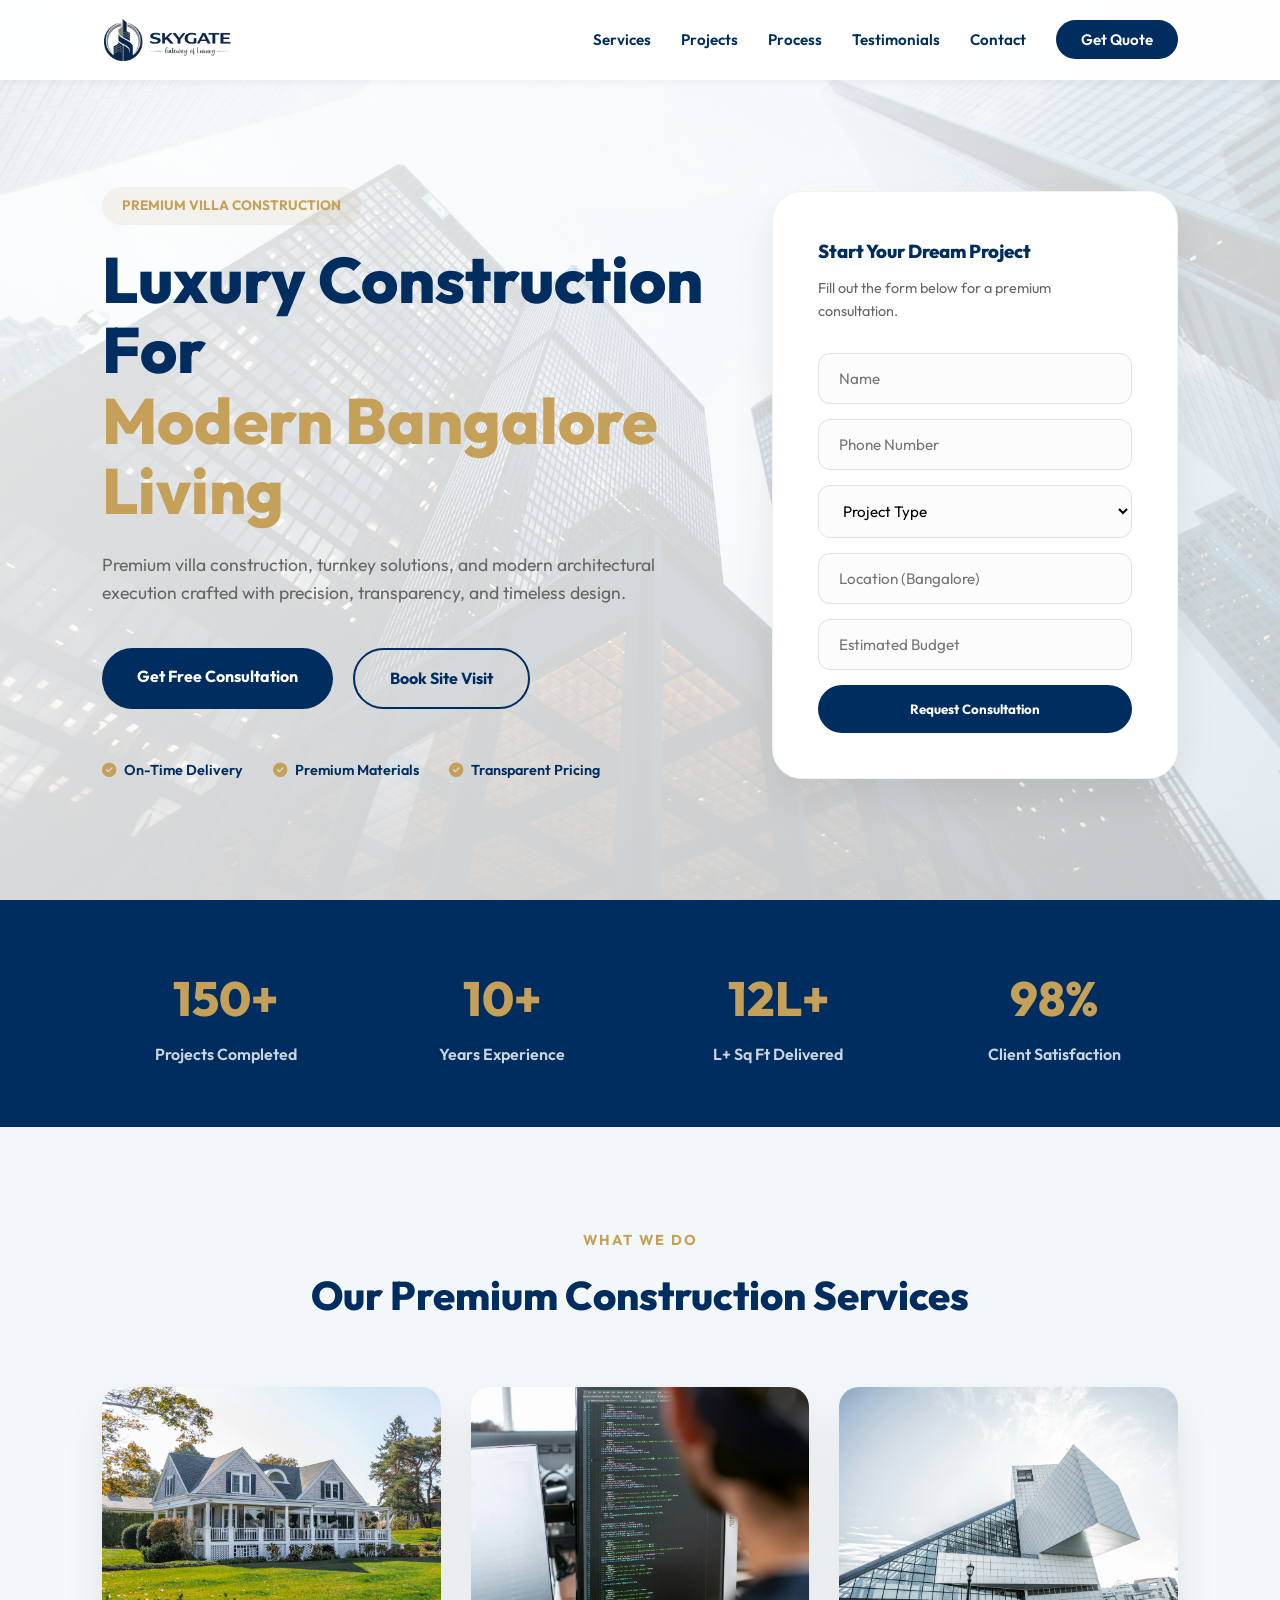
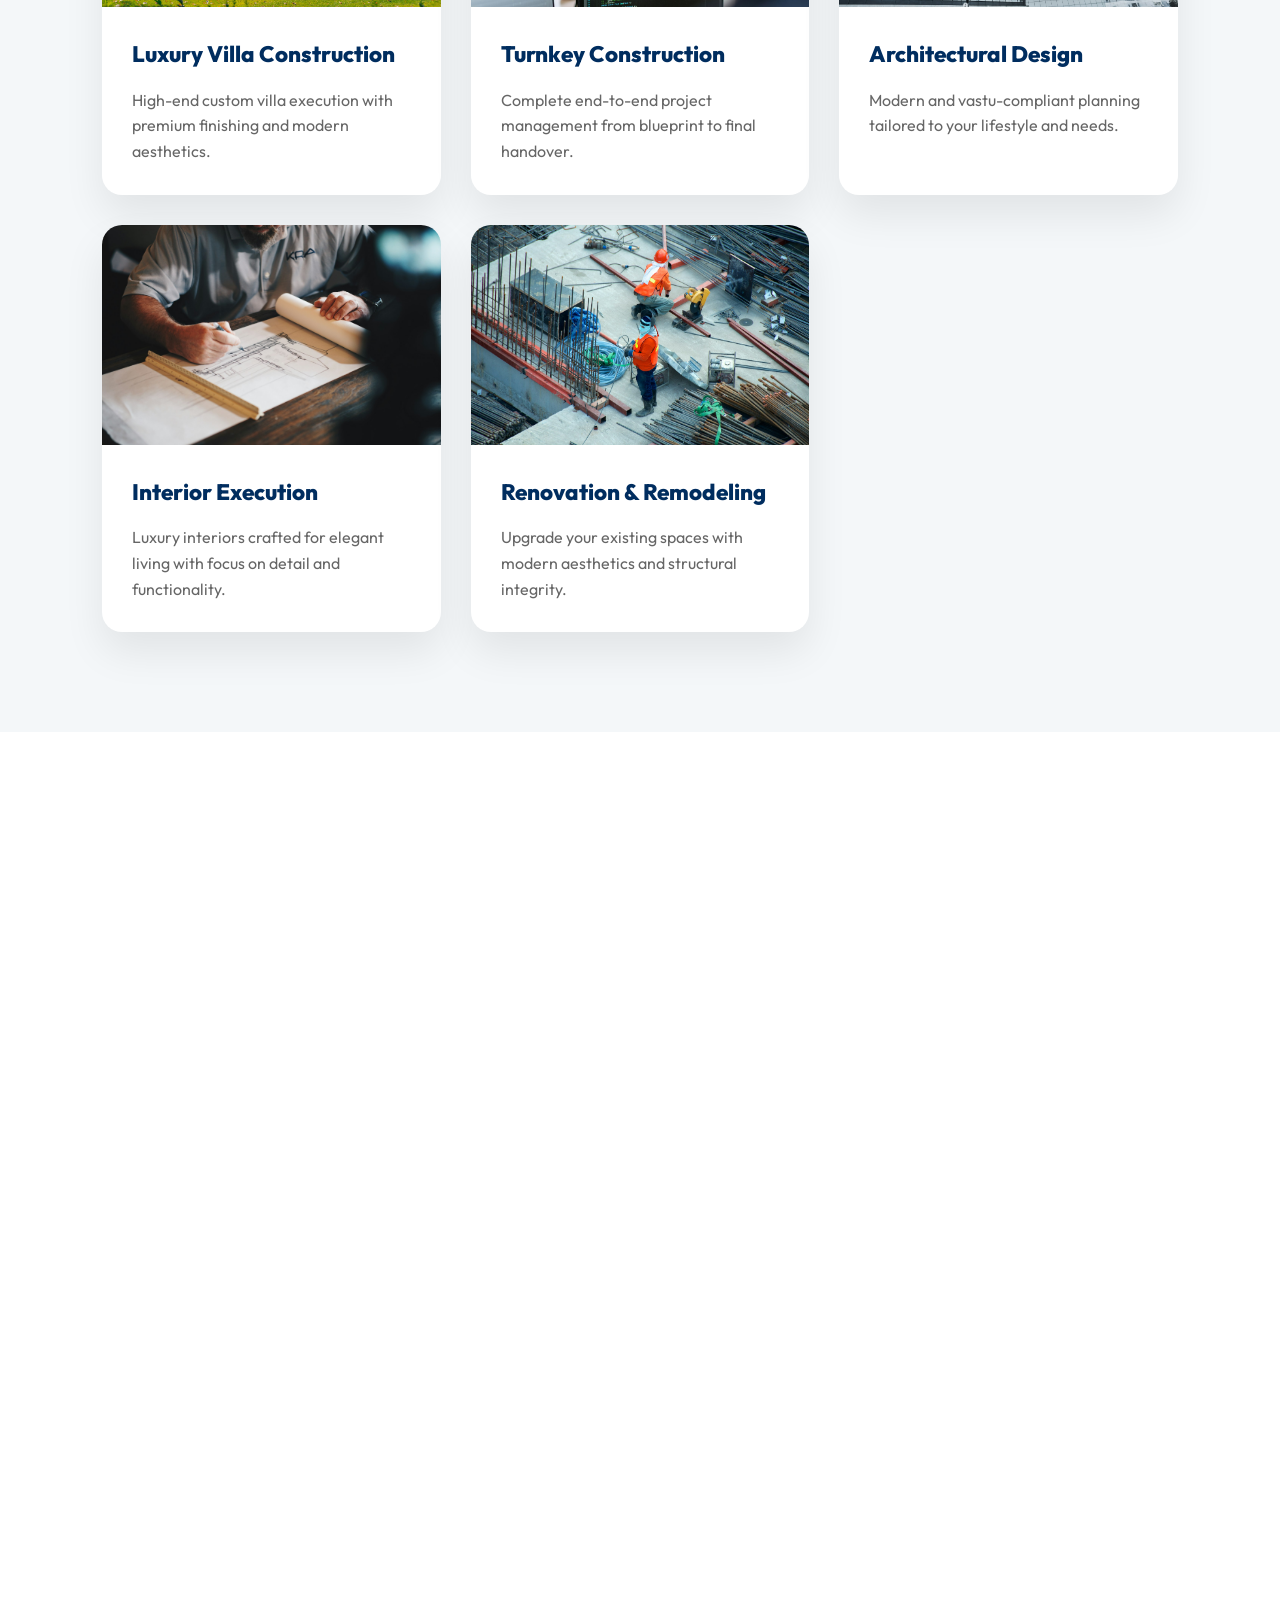
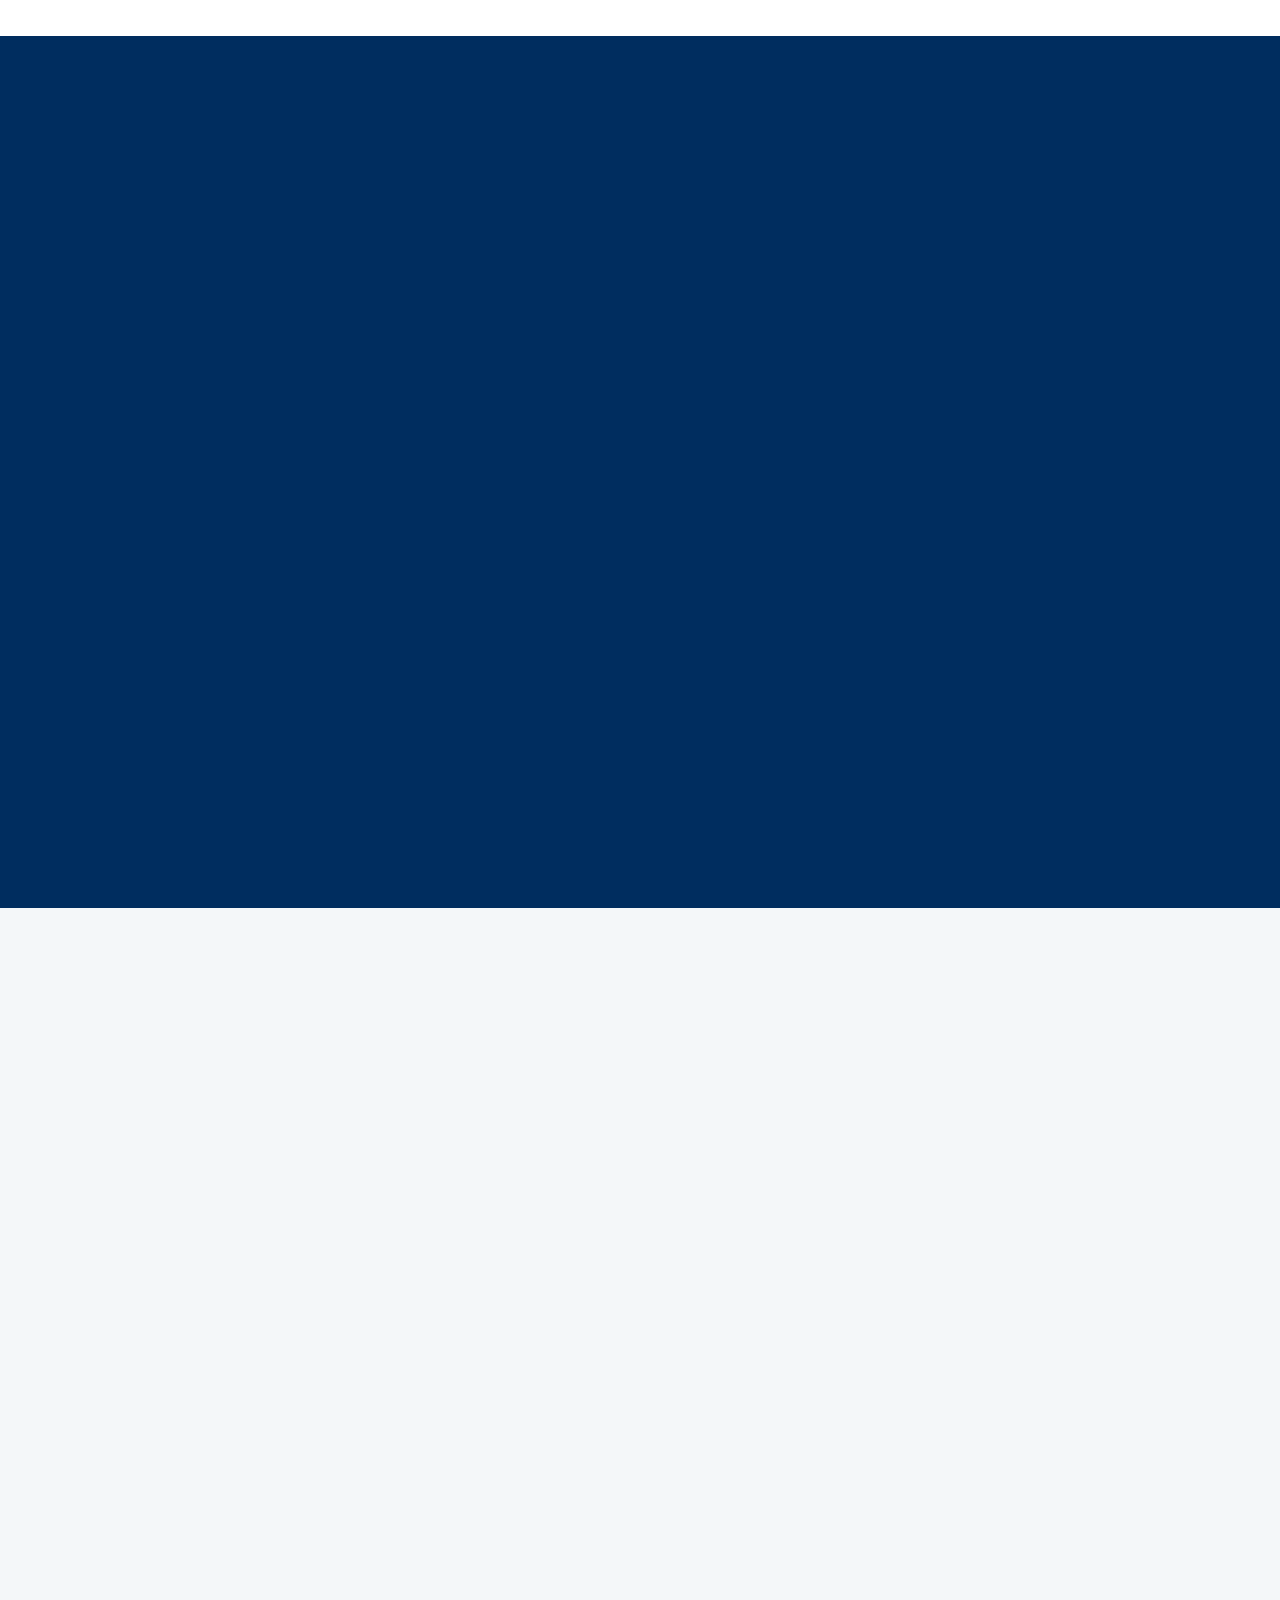
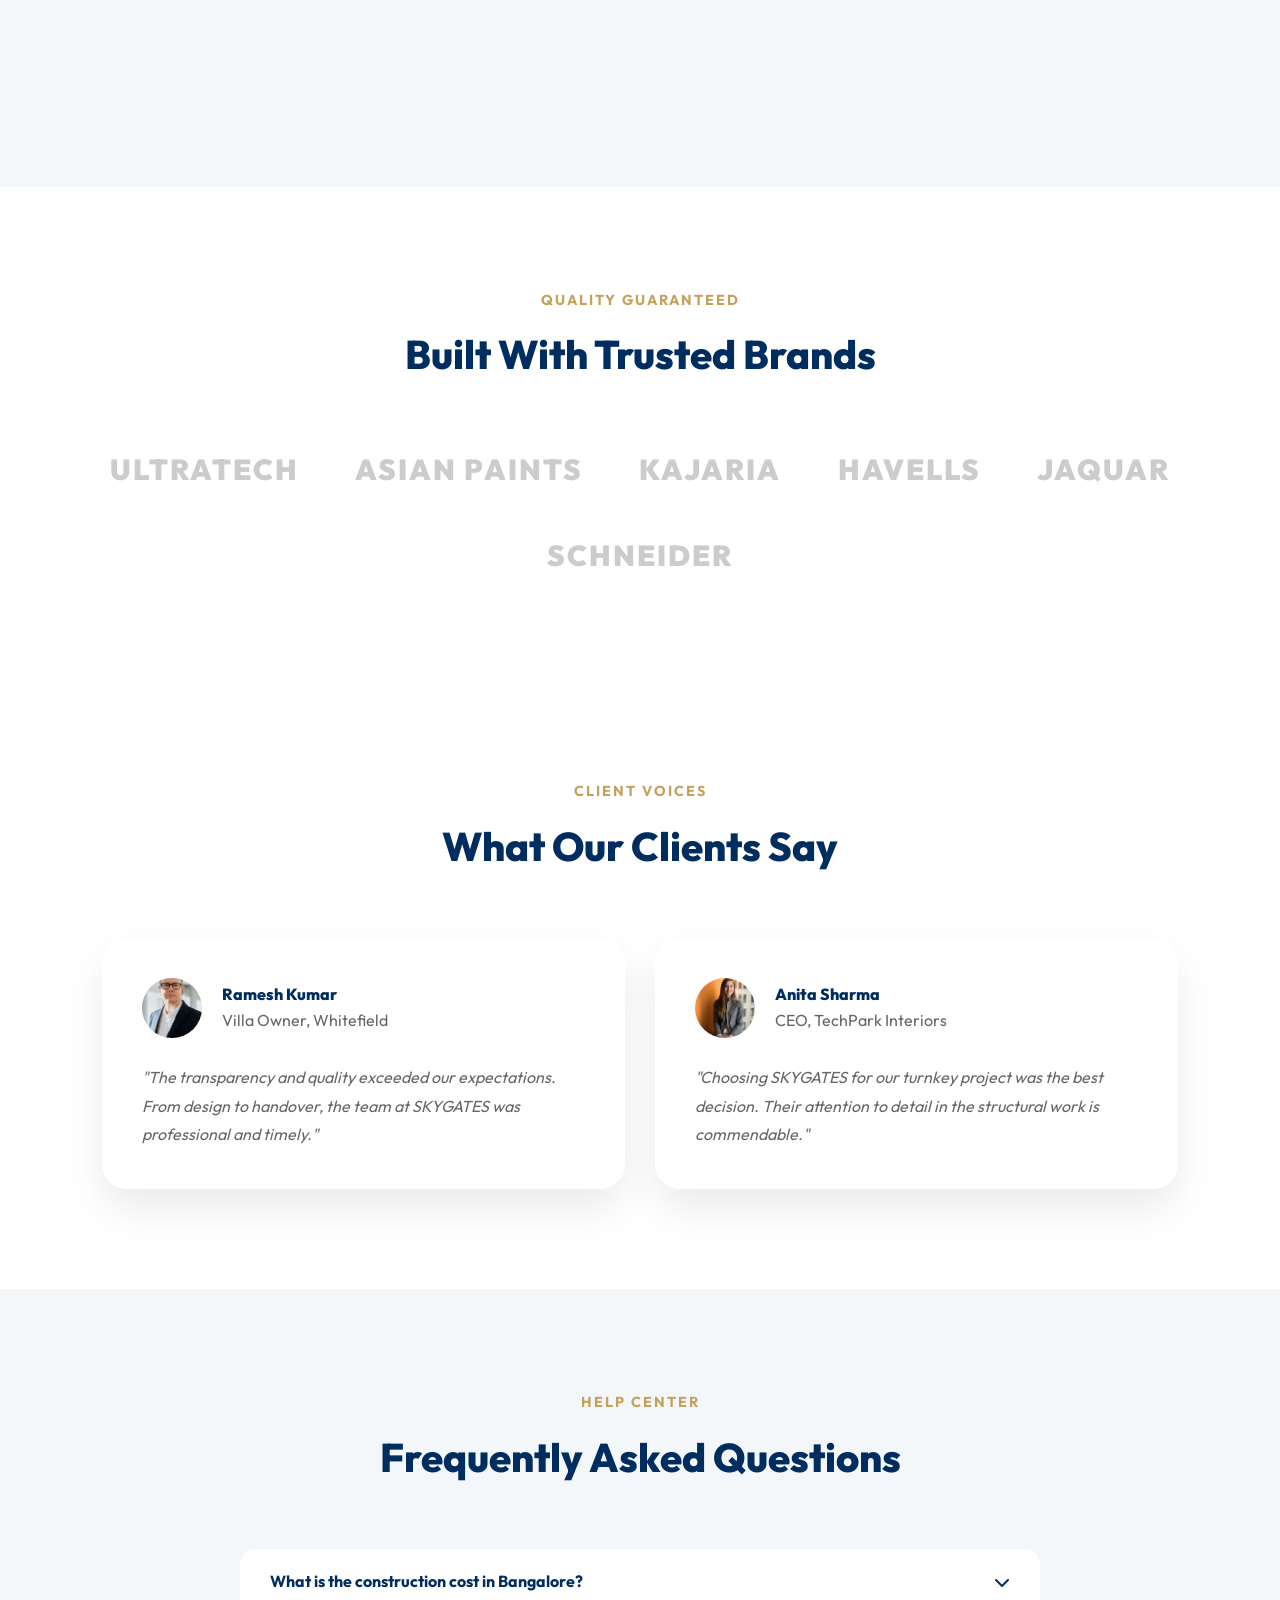
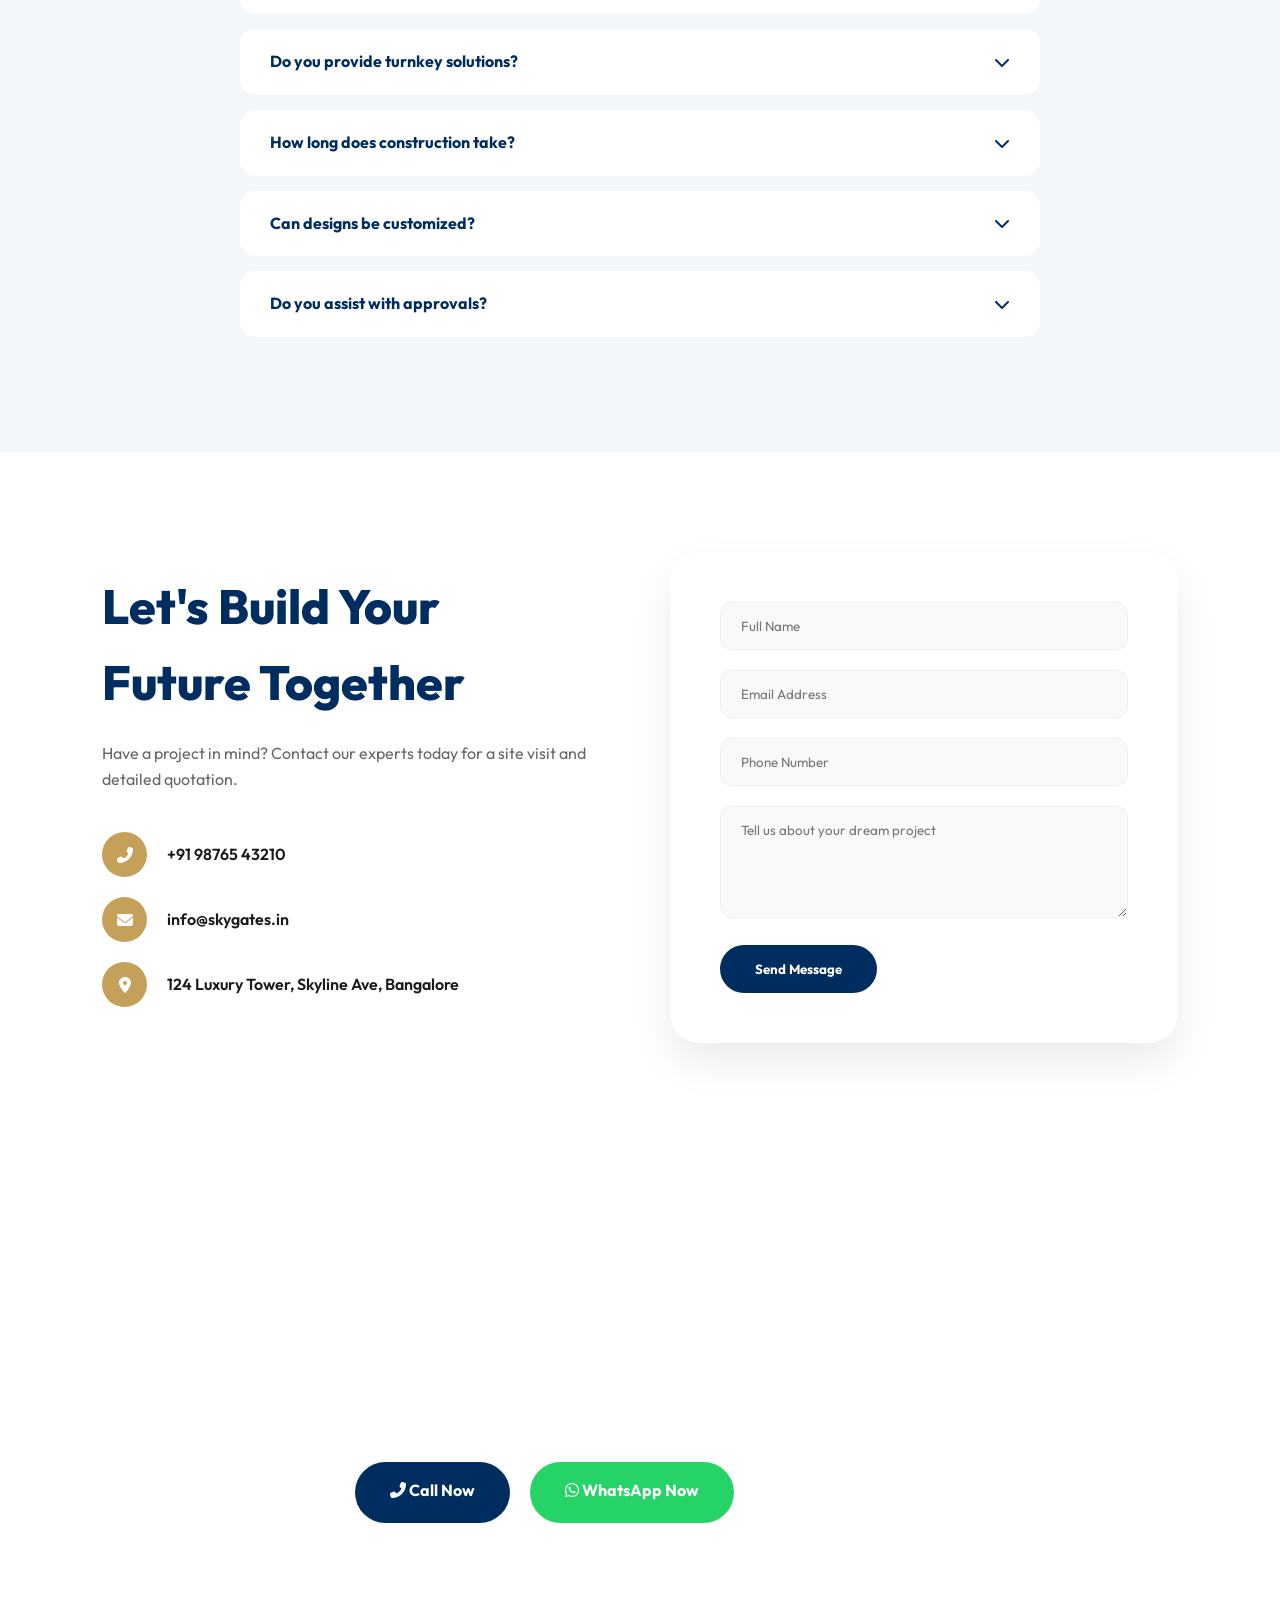
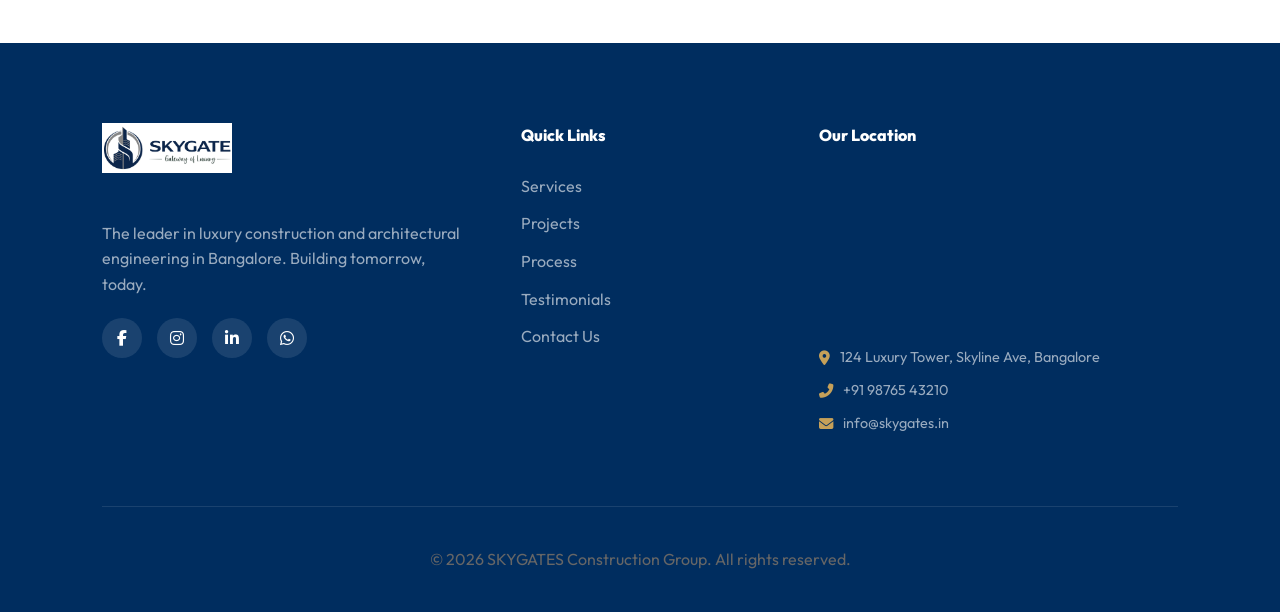
==== commit dba64516: "Added scroll reveal animations and staggered transitions" ====
--- a/index.html
+++ b/index.html
@@ -31,7 +31,7 @@
                 <li><a href="#process">Process</a></li>
                 <li><a href="#testimonials">Testimonials</a></li>
                 <li><a href="#contact">Contact</a></li>
-                <li><a href="#hero" class="nav-cta">Get Quote</a></li>
+                <li><a href="https://wa.me/919876543210" target="_blank" class="nav-cta">Get Quote</a></li>
             </ul>
         </nav>
         <div class="mobile-menu-btn">
@@ -49,7 +49,7 @@
         </div>
         <div class="hero-overlay"></div>
         <div class="hero-container">
-            <div class="hero-left">
+            <div class="hero-left animate-hero">
                 <span class="badge">Premium Villa Construction</span>
                 <h1>Luxury Construction For <br><span>Modern Bangalore Living</span></h1>
                 <p>Premium villa construction, turnkey solutions, and modern architectural execution crafted with precision, transparency, and timeless design.</p>
@@ -100,7 +100,7 @@
     </section>
 
     <!-- Show Numbers -->
-    <section class="stats-section">
+    <section class="stats-section reveal">
         <div class="stats-grid">
             <div class="stat-item">
                 <h4 class="counter" data-target="150">0</h4>
@@ -123,11 +123,11 @@
 
     <!-- Services Section -->
     <section id="services" class="services">
-        <div class="section-title">
+        <div class="section-title reveal">
             <span>What We Do</span>
             <h2>Our Premium Construction Services</h2>
         </div>
-        <div class="services-grid">
+        <div class="services-grid reveal-stagger">
             <div class="service-card">
                 <div class="service-img">
                     <img src="assets/azure.jpg" alt="Luxury Villa Construction">
@@ -178,11 +178,11 @@
 
     <!-- Featured Projects Section -->
     <section id="projects" class="projects">
-        <div class="section-title">
+        <div class="section-title reveal">
             <span>Our Masterpieces</span>
             <h2>Projects That Define Excellence</h2>
         </div>
-        <div class="projects-grid">
+        <div class="projects-grid reveal-stagger">
             <div class="project-card">
                 <div class="project-img">
                     <img src="assets/nexus.jpg" alt="Modern Villa - Whitefield">
@@ -216,11 +216,11 @@
 
     <!-- Why Choose Us Section -->
     <section class="why-choose-us">
-        <div class="section-title">
+        <div class="section-title reveal">
             <span>Why Us</span>
             <h2>Why Clients Choose Us</h2>
         </div>
-        <div class="points-grid">
+        <div class="points-grid reveal-stagger">
             <div class="point-item">
                 <i class="fas fa-hand-holding-usd"></i>
                 <h4>Transparent Pricing</h4>
@@ -256,11 +256,11 @@
 
     <!-- Construction Process Section -->
     <section id="process" class="process">
-        <div class="section-title">
+        <div class="section-title reveal">
             <span>Our Workflow</span>
             <h2>Our Simple 5-Step Process</h2>
         </div>
-        <div class="process-timeline">
+        <div class="process-timeline reveal-stagger">
             <div class="process-step">
                 <div class="step-num">01</div>
                 <h4>Consultation</h4>
--- a/styles.css
+++ b/styles.css
@@ -30,6 +30,46 @@
     overflow-x: hidden;
 }
 
+/* --- Reveal Animations --- */
+.reveal {
+    opacity: 0;
+    transform: translateY(30px);
+    transition: all 0.8s cubic-bezier(0.165, 0.84, 0.44, 1);
+}
+
+.reveal.active {
+    opacity: 1;
+    transform: translateY(0);
+}
+
+/* Staggered Delay for children */
+.reveal-stagger > * {
+    opacity: 0;
+    transform: translateY(20px);
+    transition: all 0.6s cubic-bezier(0.165, 0.84, 0.44, 1);
+}
+
+.reveal-stagger.active > * {
+    opacity: 1;
+    transform: translateY(0);
+}
+
+.reveal-stagger.active > *:nth-child(1) { transition-delay: 0.1s; }
+.reveal-stagger.active > *:nth-child(2) { transition-delay: 0.2s; }
+.reveal-stagger.active > *:nth-child(3) { transition-delay: 0.3s; }
+.reveal-stagger.active > *:nth-child(4) { transition-delay: 0.4s; }
+.reveal-stagger.active > *:nth-child(5) { transition-delay: 0.5s; }
+.reveal-stagger.active > *:nth-child(6) { transition-delay: 0.6s; }
+
+@keyframes fadeInScale {
+    from { opacity: 0; transform: scale(0.95); }
+    to { opacity: 1; transform: scale(1); }
+}
+
+.animate-hero {
+    animation: fadeInScale 1s forwards;
+}
+
 /* Typography */
 h1, h2, h3, h4 {
     color: var(--primary);
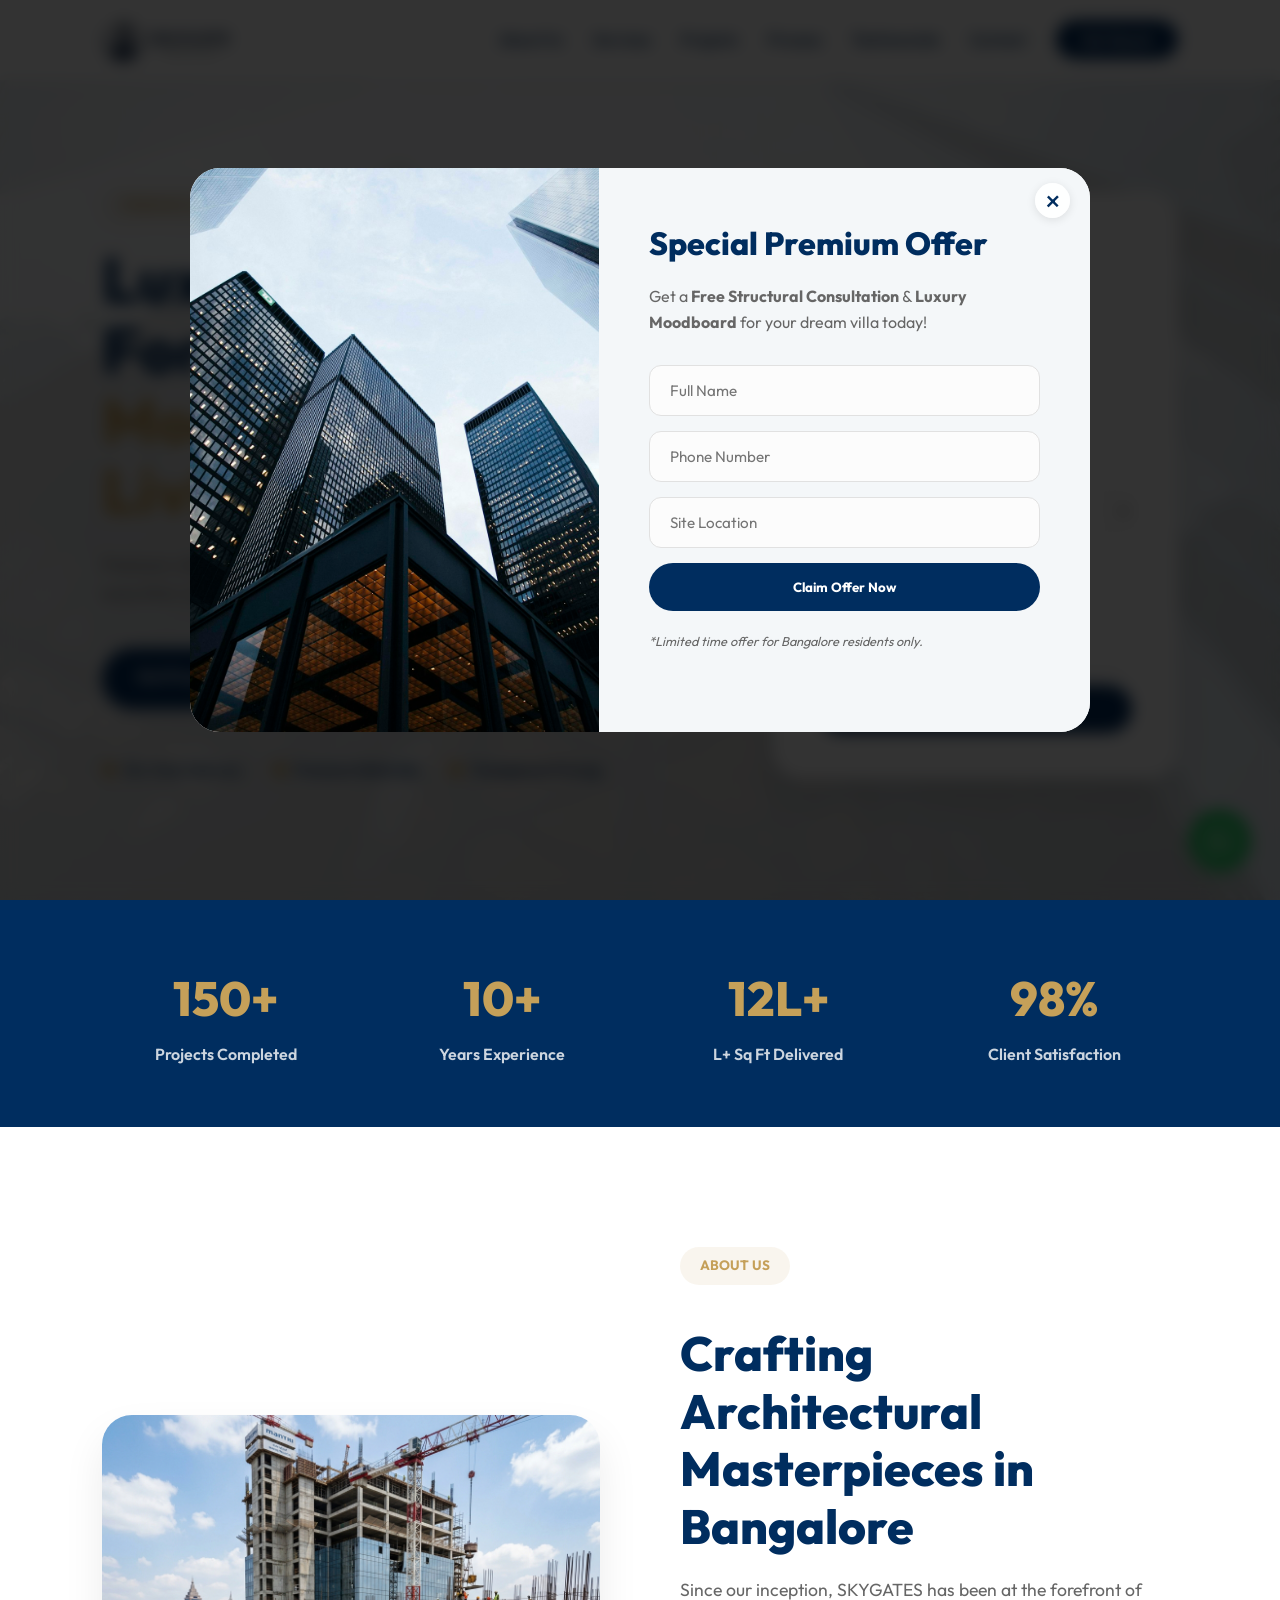
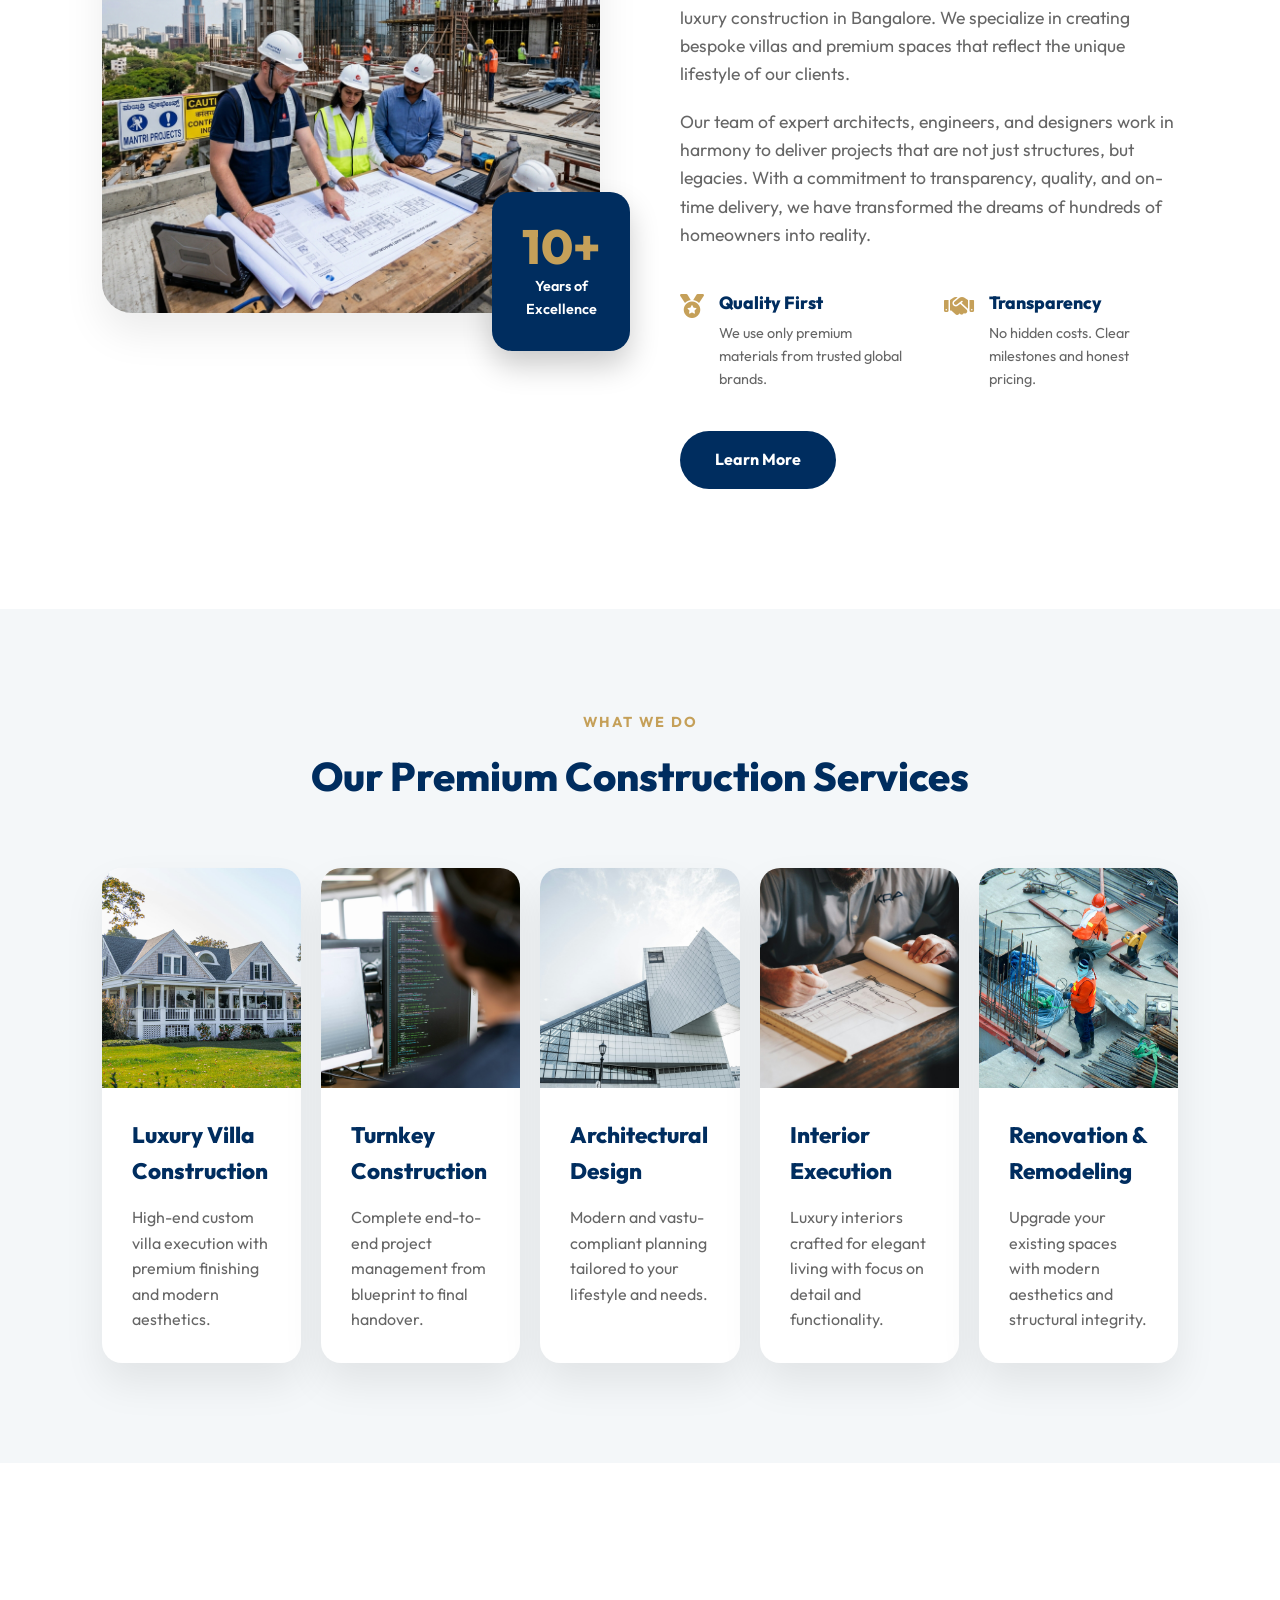
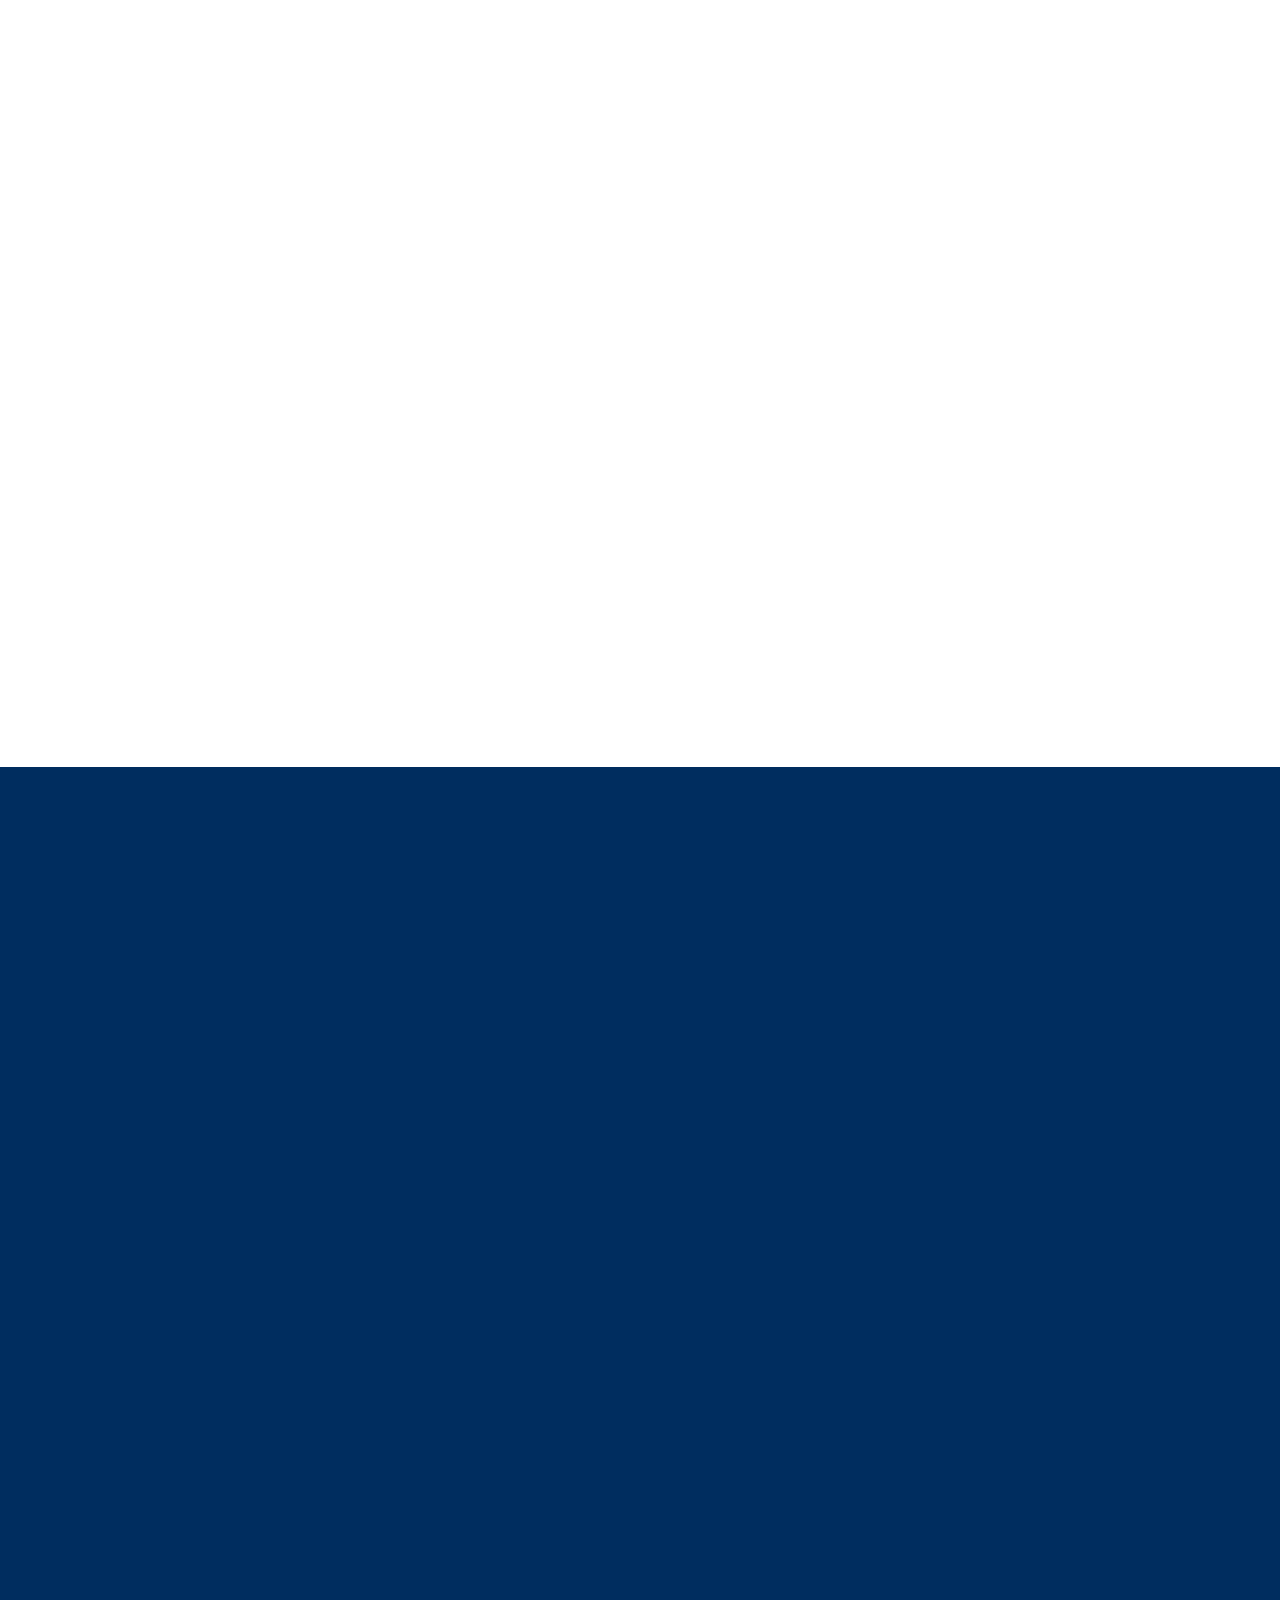
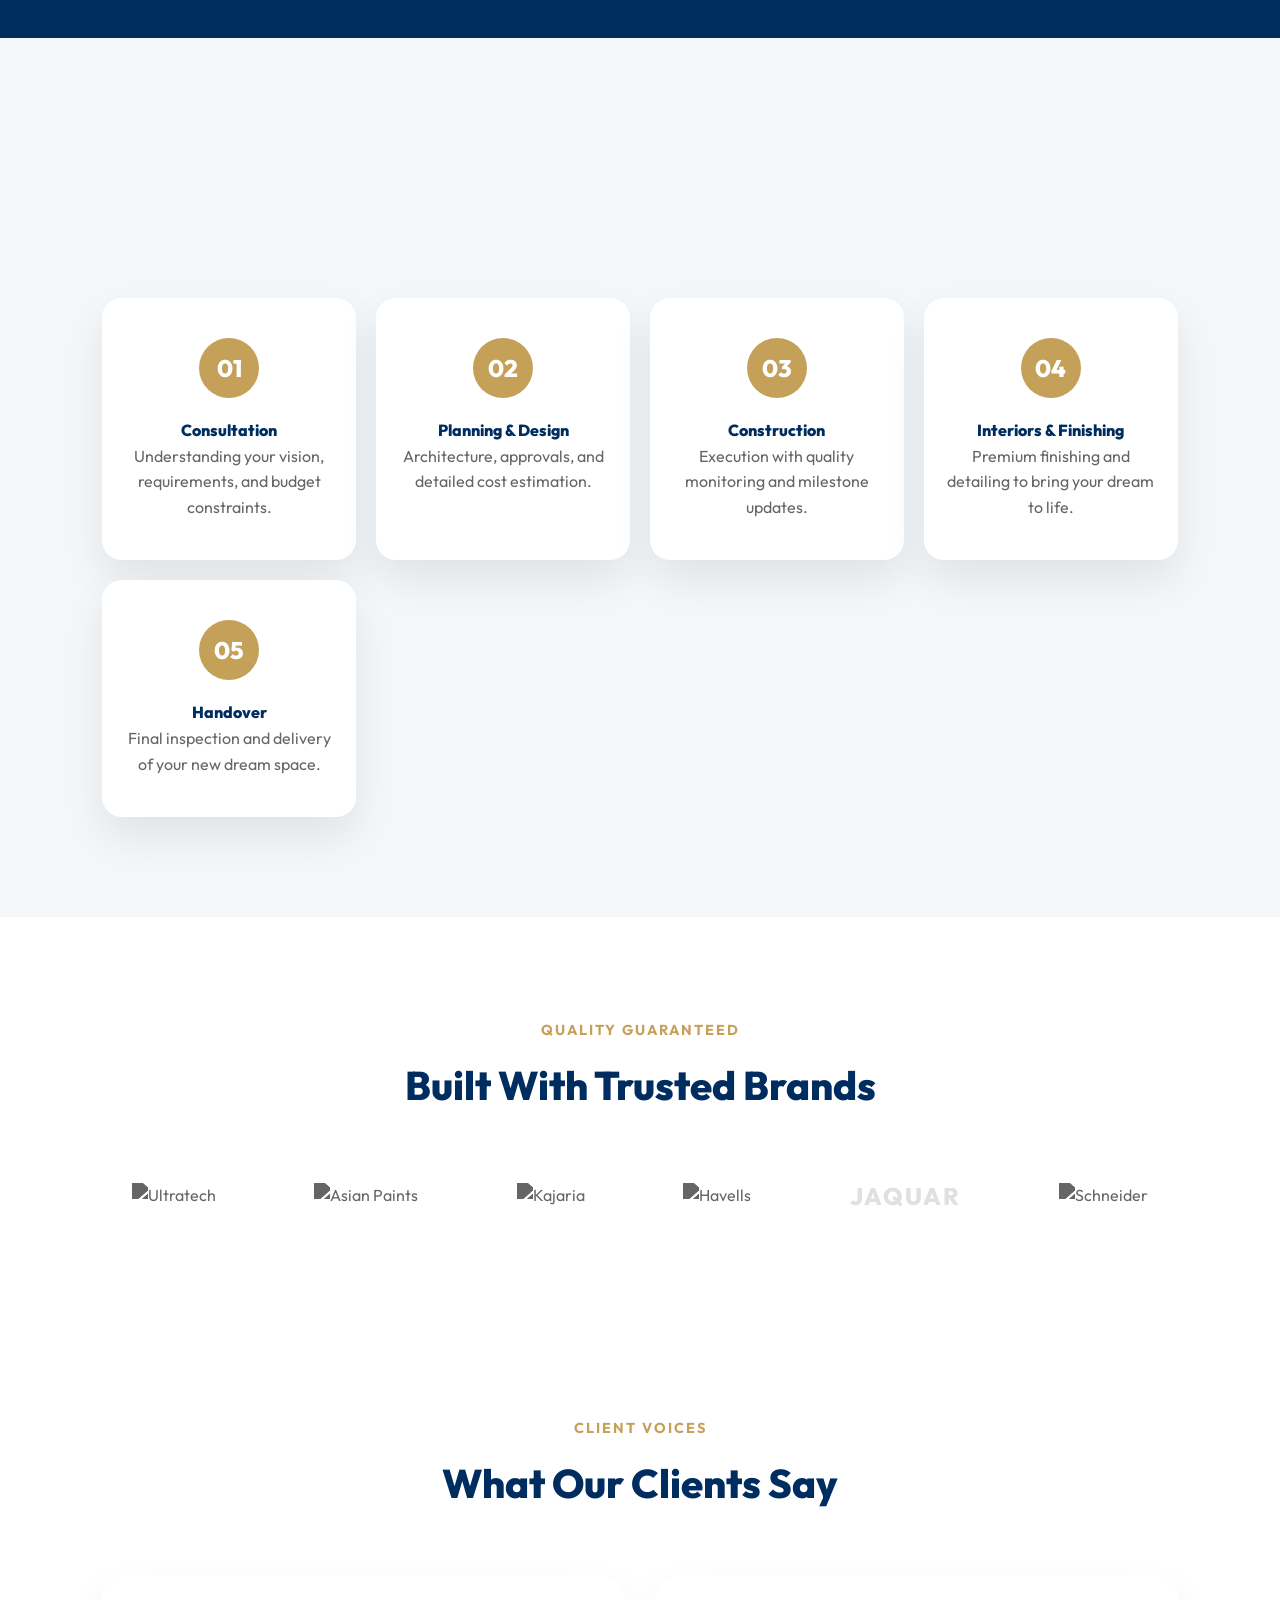
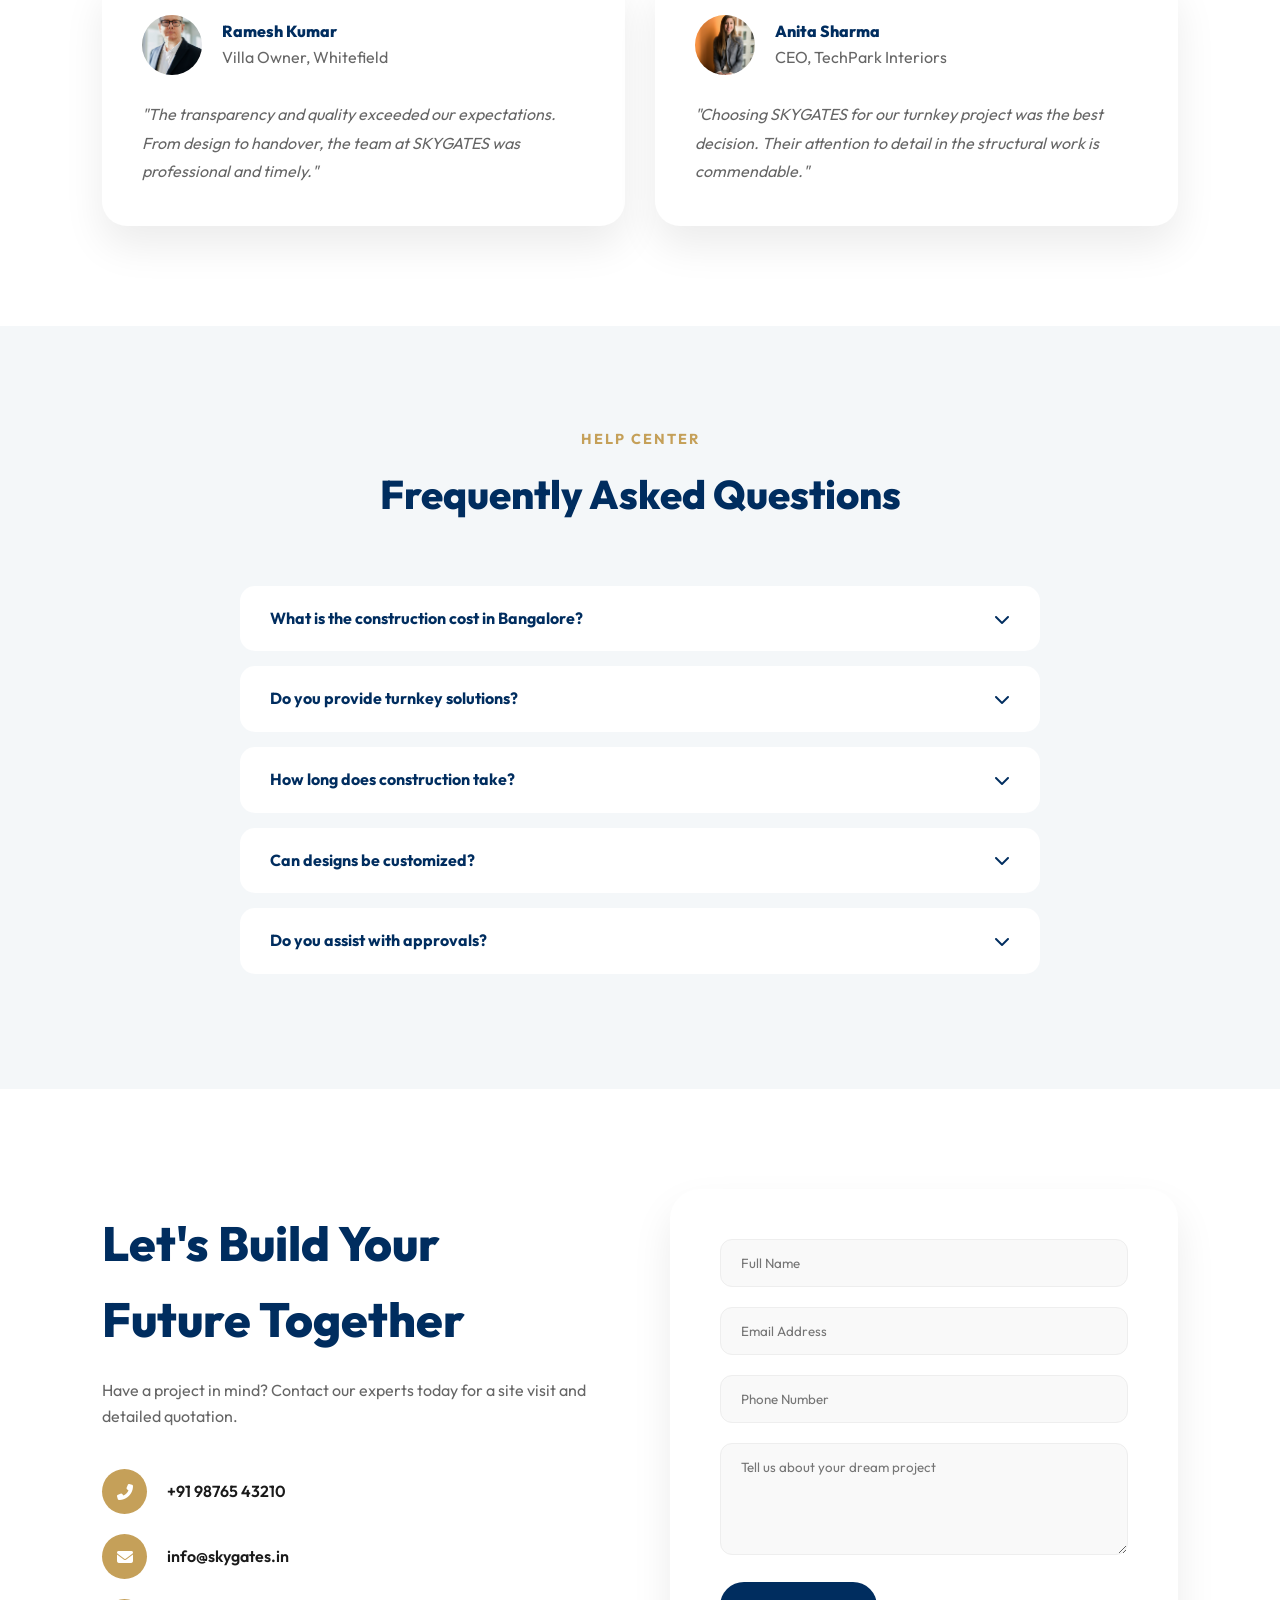
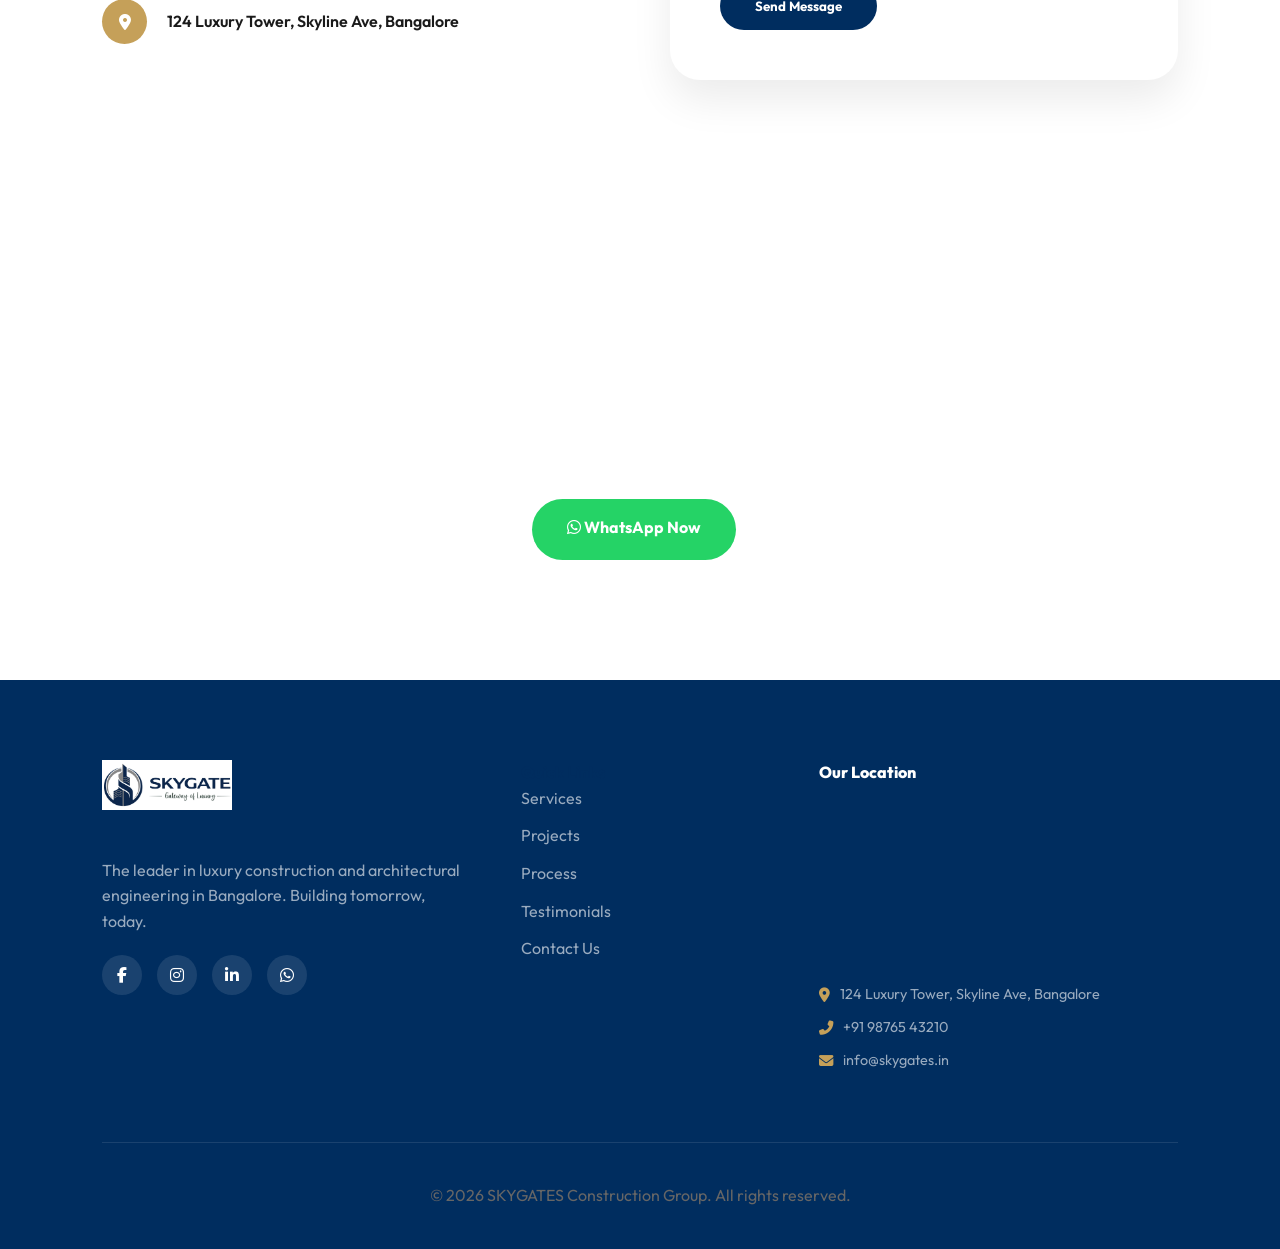
==== commit 491daf5d: "Final polish: 3-column Why Us grid, floating WhatsApp button, and brand logo fixes" ====
--- a/index.html
+++ b/index.html
@@ -26,6 +26,7 @@
         </a>
         <nav>
             <ul>
+                <li><a href="#about">About Us</a></li>
                 <li><a href="#services">Services</a></li>
                 <li><a href="#projects">Projects</a></li>
                 <li><a href="#process">Process</a></li>
@@ -120,6 +121,42 @@
             </div>
         </div>
     </section>
+    
+    <!-- About Us Section -->
+    <section id="about" class="about-section">
+        <div class="about-container">
+            <div class="about-img reveal">
+                <img src="assets/about.png" alt="About SKYGATES">
+                <div class="about-experience">
+                    <span>10+</span>
+                    <p>Years of <br>Excellence</p>
+                </div>
+            </div>
+            <div class="about-content reveal">
+                <span class="badge">About Us</span>
+                <h2>Crafting Architectural <br>Masterpieces in Bangalore</h2>
+                <p>Since our inception, SKYGATES has been at the forefront of luxury construction in Bangalore. We specialize in creating bespoke villas and premium spaces that reflect the unique lifestyle of our clients.</p>
+                <p>Our team of expert architects, engineers, and designers work in harmony to deliver projects that are not just structures, but legacies. With a commitment to transparency, quality, and on-time delivery, we have transformed the dreams of hundreds of homeowners into reality.</p>
+                <div class="about-features">
+                    <div class="feat-item">
+                        <i class="fas fa-medal"></i>
+                        <div>
+                            <h4>Quality First</h4>
+                            <p>We use only premium materials from trusted global brands.</p>
+                        </div>
+                    </div>
+                    <div class="feat-item">
+                        <i class="fas fa-handshake"></i>
+                        <div>
+                            <h4>Transparency</h4>
+                            <p>No hidden costs. Clear milestones and honest pricing.</p>
+                        </div>
+                    </div>
+                </div>
+                <a href="#contact" class="btn btn-primary">Learn More</a>
+            </div>
+        </div>
+    </section>
 
     <!-- Services Section -->
     <section id="services" class="services">
@@ -295,13 +332,13 @@
             <span>Quality Guaranteed</span>
             <h2>Built With Trusted Brands</h2>
         </div>
-        <div class="brands-grid">
-            <div class="brand-item"><span>Ultratech</span></div>
-            <div class="brand-item"><span>Asian Paints</span></div>
-            <div class="brand-item"><span>Kajaria</span></div>
-            <div class="brand-item"><span>Havells</span></div>
-            <div class="brand-item"><span>Jaquar</span></div>
-            <div class="brand-item"><span>Schneider</span></div>
+        <div class="brands-grid reveal">
+            <div class="brand-item"><img src="https://companieslogo.com/img/orig/ULTRACEMCO.NS-59918206.png" alt="Ultratech"></div>
+            <div class="brand-item"><img src="https://companieslogo.com/img/orig/ASIANPAINT.NS-5339f408.png" alt="Asian Paints"></div>
+            <div class="brand-item"><img src="https://companieslogo.com/img/orig/KAJARIACER.NS-27361730.png" alt="Kajaria"></div>
+            <div class="brand-item"><img src="https://companieslogo.com/img/orig/HAVELLS.NS-022e3745.png" alt="Havells"></div>
+            <div class="brand-item"><img src="https://www.vectorlogo.zone/logos/jaquar/jaquar-ar21.svg" alt="Jaquar" onerror="this.src='https://companieslogo.com/img/orig/JAQUAR.BO-7888f408.png'"></div>
+            <div class="brand-item"><img src="https://www.vectorlogo.zone/logos/schneider_electric/schneider_electric-ar21.svg" alt="Schneider"></div>
         </div>
     </section>
 
@@ -424,7 +461,7 @@
             <h2>Let's Build Your Dream Space</h2>
             <p>Book a free consultation with our experts today and start your journey towards your dream home.</p>
             <div class="cta-buttons">
-                <a href="tel:+919876543210" class="btn btn-primary"><i class="fas fa-phone-alt"></i> Call Now</a>
+                <a href="tel:+919876543210" class="btn btn-outline-white"><i class="fas fa-phone-alt"></i> Call Now</a>
                 <a href="https://wa.me/919876543210" class="btn btn-success"><i class="fab fa-whatsapp"></i> WhatsApp Now</a>
                 <a href="#hero" class="btn btn-outline-white">Get Estimate</a>
             </div>
@@ -472,8 +509,40 @@
         </div>
     </footer>
 
-    <!-- Back to Top -->
-    <a href="#hero" class="back-to-top"><i class="fas fa-arrow-up"></i></a>
+    <!-- Floating WhatsApp Button -->
+    <a href="https://wa.me/919876543210" class="whatsapp-float" target="_blank" title="Chat on WhatsApp">
+        <i class="fab fa-whatsapp"></i>
+        <span class="wa-tooltip">Chat with us</span>
+    </a>
+
+    <!-- Premium Popup Modal -->
+    <div id="servicePopup" class="modal-overlay">
+        <div class="modal-content">
+            <div class="modal-close" id="closePopup">&times;</div>
+            <div class="modal-body">
+                <div class="modal-img">
+                    <img src="assets/hero.jpg" alt="Special Offer">
+                </div>
+                <div class="modal-form-container">
+                    <h3>Special Premium Offer</h3>
+                    <p>Get a <strong>Free Structural Consultation</strong> & <strong>Luxury Moodboard</strong> for your dream villa today!</p>
+                    <form id="popupForm">
+                        <div class="form-group">
+                            <input type="text" placeholder="Full Name" required>
+                        </div>
+                        <div class="form-group">
+                            <input type="tel" placeholder="Phone Number" required>
+                        </div>
+                        <div class="form-group">
+                            <input type="text" placeholder="Site Location" required>
+                        </div>
+                        <button type="submit" class="btn btn-primary w-100">Claim Offer Now</button>
+                    </form>
+                    <p class="modal-note">*Limited time offer for Bangalore residents only.</p>
+                </div>
+            </div>
+        </div>
+    </div>
 
     <script src="script.js"></script>
 </body>
--- a/styles.css
+++ b/styles.css
@@ -388,8 +388,8 @@
 
 .services-grid {
     display: grid;
-    grid-template-columns: repeat(auto-fit, minmax(300px, 1fr));
-    gap: 30px;
+    grid-template-columns: repeat(5, 1fr);
+    gap: 20px;
 }
 
 .service-card {
@@ -503,7 +503,7 @@
 
 .points-grid {
     display: grid;
-    grid-template-columns: repeat(auto-fit, minmax(300px, 1fr));
+    grid-template-columns: repeat(3, 1fr);
     gap: 40px;
 }
 
@@ -580,8 +580,28 @@
 }
 
 .brand-item {
-    font-size: 1.8rem;
-    font-weight: 900;
+    transition: var(--transition);
+    filter: grayscale(1);
+    opacity: 0.6;
+}
+
+.brand-item:hover {
+    filter: grayscale(0);
+    opacity: 1;
+    transform: scale(1.1);
+}
+
+.brand-item img {
+    height: 50px;
+    width: auto;
+    max-width: 180px;
+    object-fit: contain;
+    filter: brightness(0) invert(0); /* Ensure original colors */
+}
+
+.brand-fallback {
+    font-size: 1.5rem;
+    font-weight: 800;
     color: #ccc;
     text-transform: uppercase;
     letter-spacing: 2px;
@@ -795,9 +815,257 @@
     transform: translateY(-3px);
 }
 
-.footer-nav h4, .footer-contact h4 {
-    margin-bottom: 25px;
-    color: white;
+/* --- About Section --- */
+.about-section {
+    background: var(--white);
+    padding: 120px 8%;
+}
+
+.about-container {
+    display: grid;
+    grid-template-columns: 1fr 1fr;
+    gap: 80px;
+    align-items: center;
+}
+
+.about-img {
+    position: relative;
+}
+
+.about-img img {
+    width: 100%;
+    border-radius: 30px;
+    box-shadow: var(--shadow);
+}
+
+.about-experience {
+    position: absolute;
+    bottom: -30px;
+    right: -30px;
+    background: var(--primary);
+    color: white;
+    padding: 30px;
+    border-radius: 20px;
+    text-align: center;
+    box-shadow: 0 15px 30px rgba(0,0,0,0.2);
+}
+
+.about-experience span {
+    font-size: 3rem;
+    font-weight: 800;
+    color: var(--accent);
+    display: block;
+    line-height: 1;
+}
+
+.about-experience p {
+    color: white;
+    font-weight: 600;
+    font-size: 0.9rem;
+    margin-top: 5px;
+}
+
+.about-content h2 {
+    font-size: 3rem;
+    margin: 20px 0;
+    line-height: 1.2;
+}
+
+.about-content p {
+    margin-bottom: 20px;
+    font-size: 1.1rem;
+}
+
+.about-features {
+    display: grid;
+    grid-template-columns: 1fr 1fr;
+    gap: 30px;
+    margin: 40px 0;
+}
+
+.feat-item {
+    display: flex;
+    gap: 15px;
+}
+
+.feat-item i {
+    font-size: 1.5rem;
+    color: var(--accent);
+    margin-top: 5px;
+}
+
+.feat-item h4 {
+    font-size: 1.1rem;
+    margin-bottom: 5px;
+}
+
+.feat-item p {
+    font-size: 0.9rem;
+    margin-bottom: 0;
+}
+
+/* --- Premium Modal --- */
+.modal-overlay {
+    position: fixed;
+    top: 0;
+    left: 0;
+    width: 100%;
+    height: 100%;
+    background: rgba(0, 0, 0, 0.8);
+    display: none;
+    justify-content: center;
+    align-items: center;
+    z-index: 2000;
+    padding: 20px;
+    backdrop-filter: blur(8px);
+}
+
+.modal-overlay.active {
+    display: flex;
+}
+
+.modal-content {
+    background: var(--white);
+    width: 100%;
+    max-width: 900px;
+    border-radius: 30px;
+    overflow: hidden;
+    position: relative;
+    animation: modalIn 0.5s cubic-bezier(0.165, 0.84, 0.44, 1);
+}
+
+@keyframes modalIn {
+    from { opacity: 0; transform: scale(0.8) translateY(50px); }
+    to { opacity: 1; transform: scale(1) translateY(0); }
+}
+
+.modal-close {
+    position: absolute;
+    top: 15px;
+    right: 20px;
+    font-size: 1.8rem;
+    color: var(--primary);
+    cursor: pointer;
+    z-index: 100;
+    width: 35px;
+    height: 35px;
+    background: rgba(255,255,255,0.9);
+    border-radius: 50%;
+    display: flex;
+    align-items: center;
+    justify-content: center;
+    box-shadow: 0 2px 10px rgba(0,0,0,0.1);
+    transition: var(--transition);
+    line-height: 1;
+}
+
+.modal-close:hover {
+    background: var(--primary);
+    color: var(--white);
+    transform: rotate(90deg);
+}
+
+.modal-body {
+    display: grid;
+    grid-template-columns: 1fr 1.2fr;
+}
+
+.modal-img {
+    position: relative;
+}
+
+.modal-img img {
+    width: 100%;
+    height: 100%;
+    object-fit: cover;
+}
+
+.modal-form-container {
+    padding: 50px;
+    background: var(--light-bg);
+}
+
+.modal-form-container h3 {
+    font-size: 2rem;
+    margin-bottom: 15px;
+    color: var(--primary);
+}
+
+.modal-form-container p {
+    margin-bottom: 30px;
+}
+
+.modal-note {
+    font-size: 0.8rem !important;
+    margin-top: 20px;
+    color: var(--gray);
+    font-style: italic;
+}
+
+/* Responsive adjustments */
+@media (max-width: 1200px) {
+    .services-grid {
+        grid-template-columns: repeat(3, 1fr);
+    }
+}
+
+@media (max-width: 992px) {
+    .about-container {
+        grid-template-columns: 1fr;
+        gap: 60px;
+    }
+    
+    .modal-body {
+        grid-template-columns: 1fr;
+    }
+    
+    .modal-img {
+        height: 250px;
+    }
+    
+    .modal-close {
+        color: var(--primary);
+    }
+}
+
+@media (max-width: 768px) {
+    .services-grid {
+        grid-template-columns: repeat(2, 1fr);
+    }
+    
+    .about-features {
+        grid-template-columns: 1fr;
+    }
+    
+    .about-experience {
+        right: 0;
+        bottom: -20px;
+        padding: 20px;
+    }
+    
+    .modal-form-container {
+        padding: 30px;
+    }
+    
+    .modal-form-container h3 {
+        font-size: 1.5rem;
+    }
+    
+    .points-grid {
+        grid-template-columns: repeat(2, 1fr);
+    }
+}
+
+@media (max-width: 600px) {
+    .points-grid {
+        grid-template-columns: 1fr;
+    }
+}
+
+@media (max-width: 480px) {
+    .services-grid {
+        grid-template-columns: 1fr;
+    }
 }
 
 .footer-nav ul {
@@ -869,27 +1137,63 @@
 }
 
 /* Back to Top */
-.back-to-top {
+/* Floating WhatsApp Button */
+.whatsapp-float {
     position: fixed;
     bottom: 30px;
     right: 30px;
-    width: 50px;
-    height: 50px;
-    background: var(--accent);
+    width: 60px;
+    height: 60px;
+    background: #25d366;
     color: white;
     border-radius: 50%;
     display: flex;
     align-items: center;
     justify-content: center;
+    font-size: 2rem;
+    box-shadow: 0 4px 15px rgba(37, 211, 102, 0.4);
+    z-index: 1000;
+    transition: all 0.3s ease;
     text-decoration: none;
-    box-shadow: var(--shadow);
+}
+
+.whatsapp-float:hover {
+    transform: scale(1.1) rotate(5deg);
+    background: #128c7e;
+    box-shadow: 0 6px 20px rgba(37, 211, 102, 0.6);
+}
+
+.wa-tooltip {
+    position: absolute;
+    right: 75px;
+    background: #1a1a1a;
+    color: white;
+    padding: 8px 15px;
+    border-radius: 8px;
+    font-size: 0.9rem;
+    font-weight: 600;
+    white-space: nowrap;
     opacity: 0;
-    transition: var(--transition);
-    z-index: 999;
-}
-
-.back-to-top.active {
+    visibility: hidden;
+    transition: all 0.3s ease;
+    box-shadow: 0 2px 10px rgba(0,0,0,0.2);
+}
+
+.whatsapp-float:hover .wa-tooltip {
     opacity: 1;
+    visibility: visible;
+    right: 80px;
+}
+
+.wa-tooltip::after {
+    content: '';
+    position: absolute;
+    top: 50%;
+    right: -5px;
+    transform: translateY(-50%);
+    border-width: 5px 0 5px 5px;
+    border-style: solid;
+    border-color: transparent transparent transparent #1a1a1a;
 }
 
 /* Mobile Responsive */
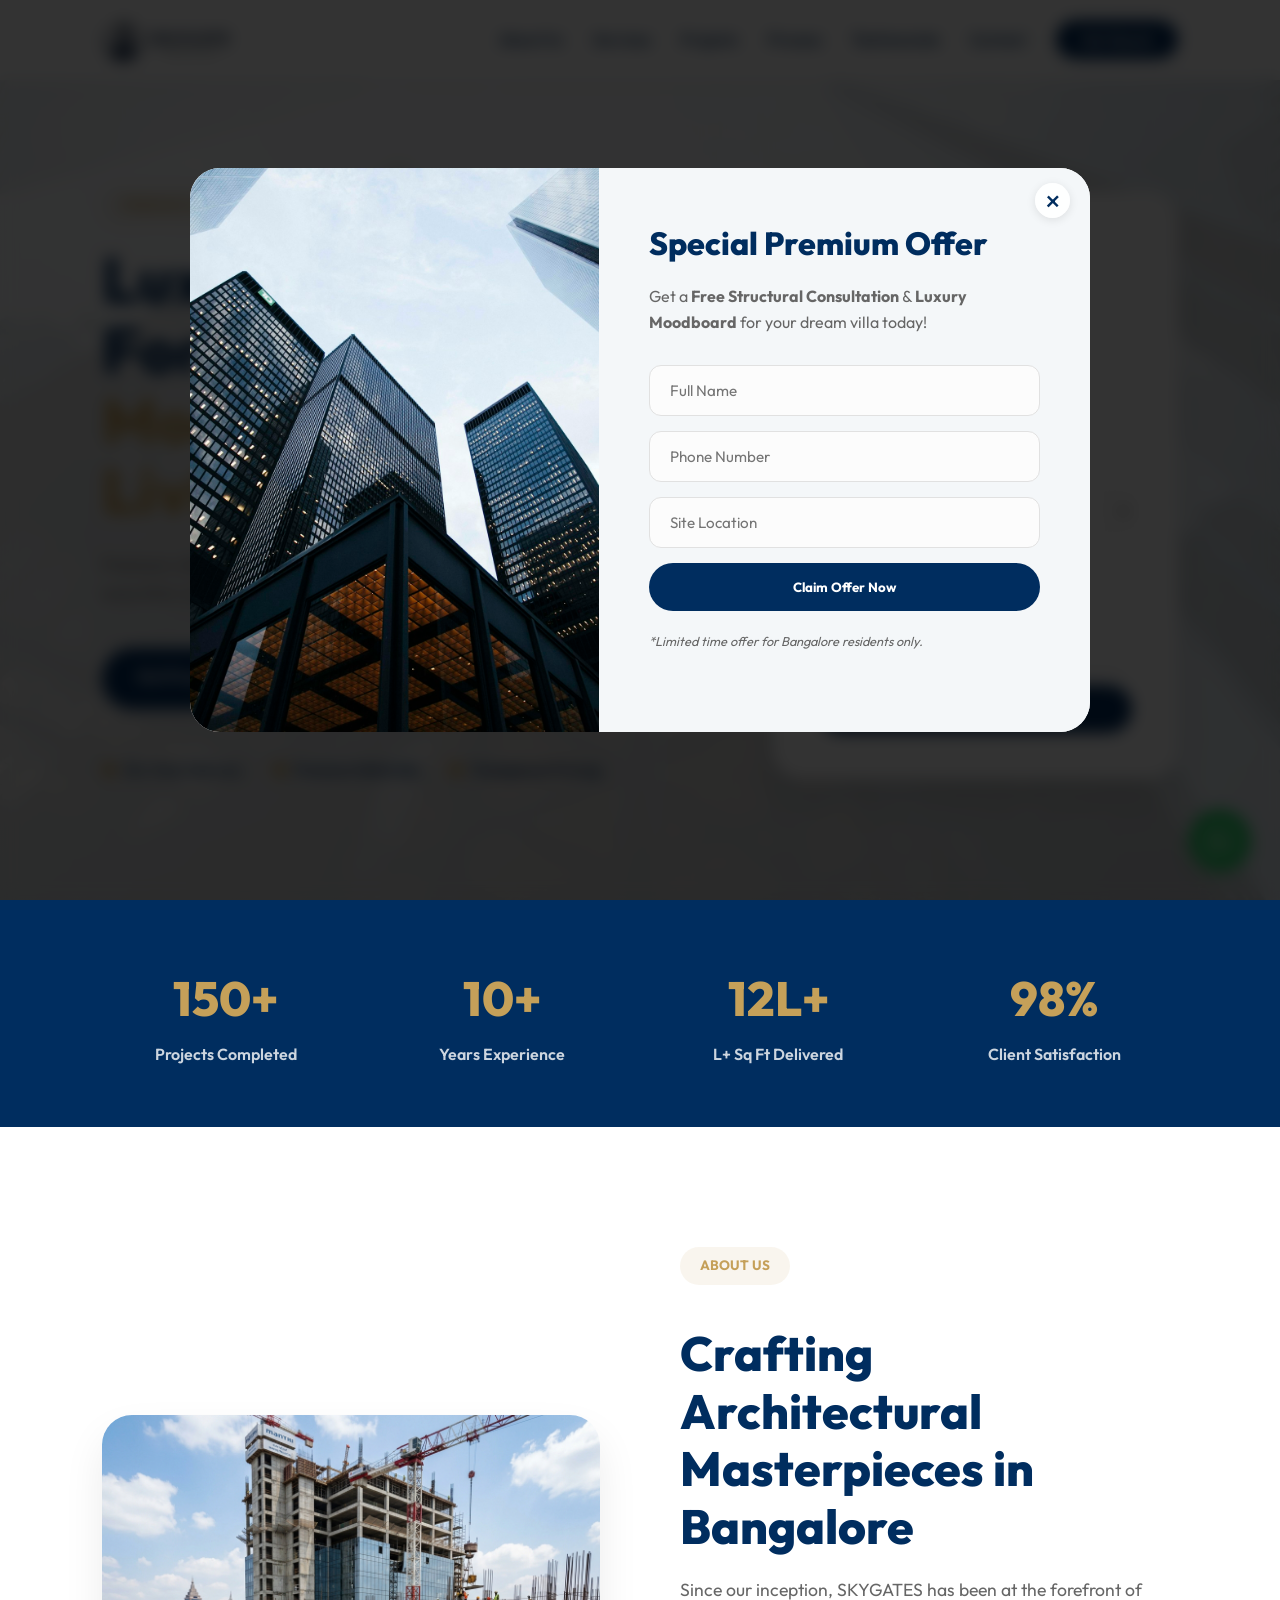
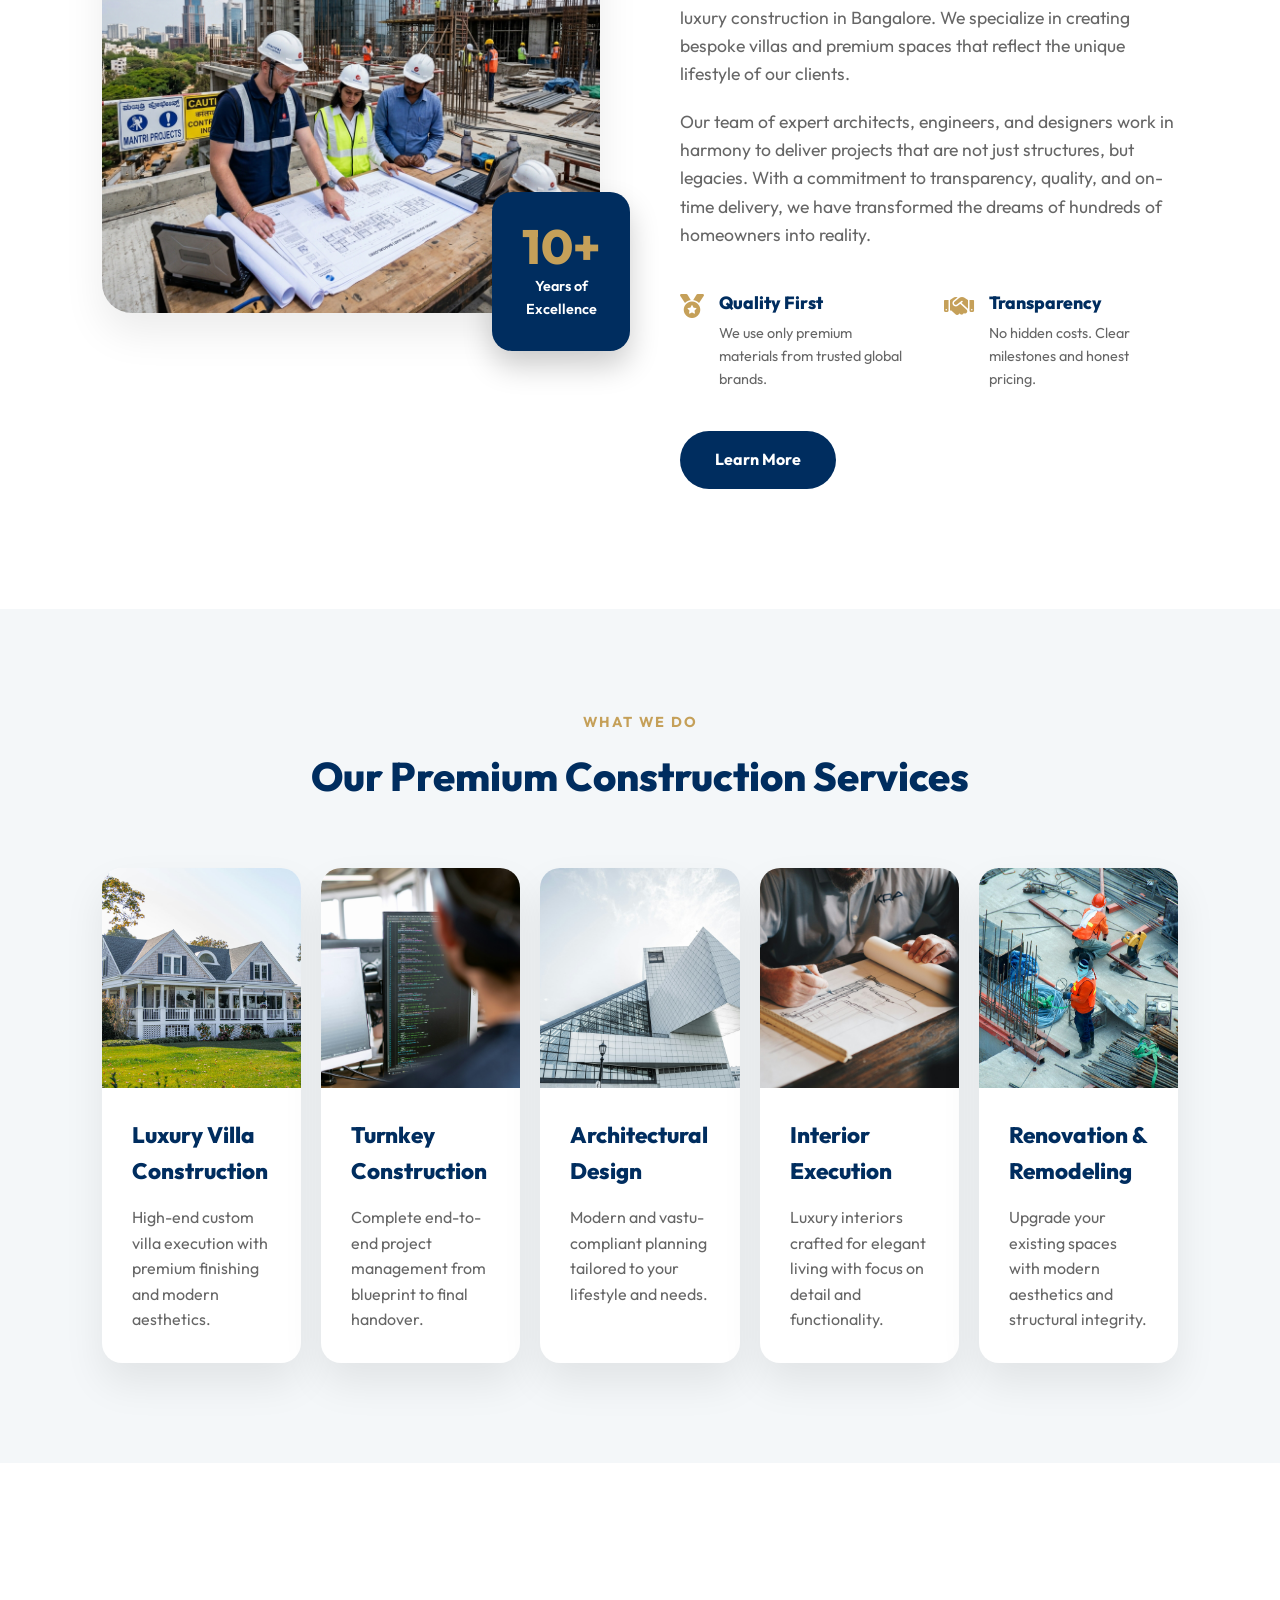
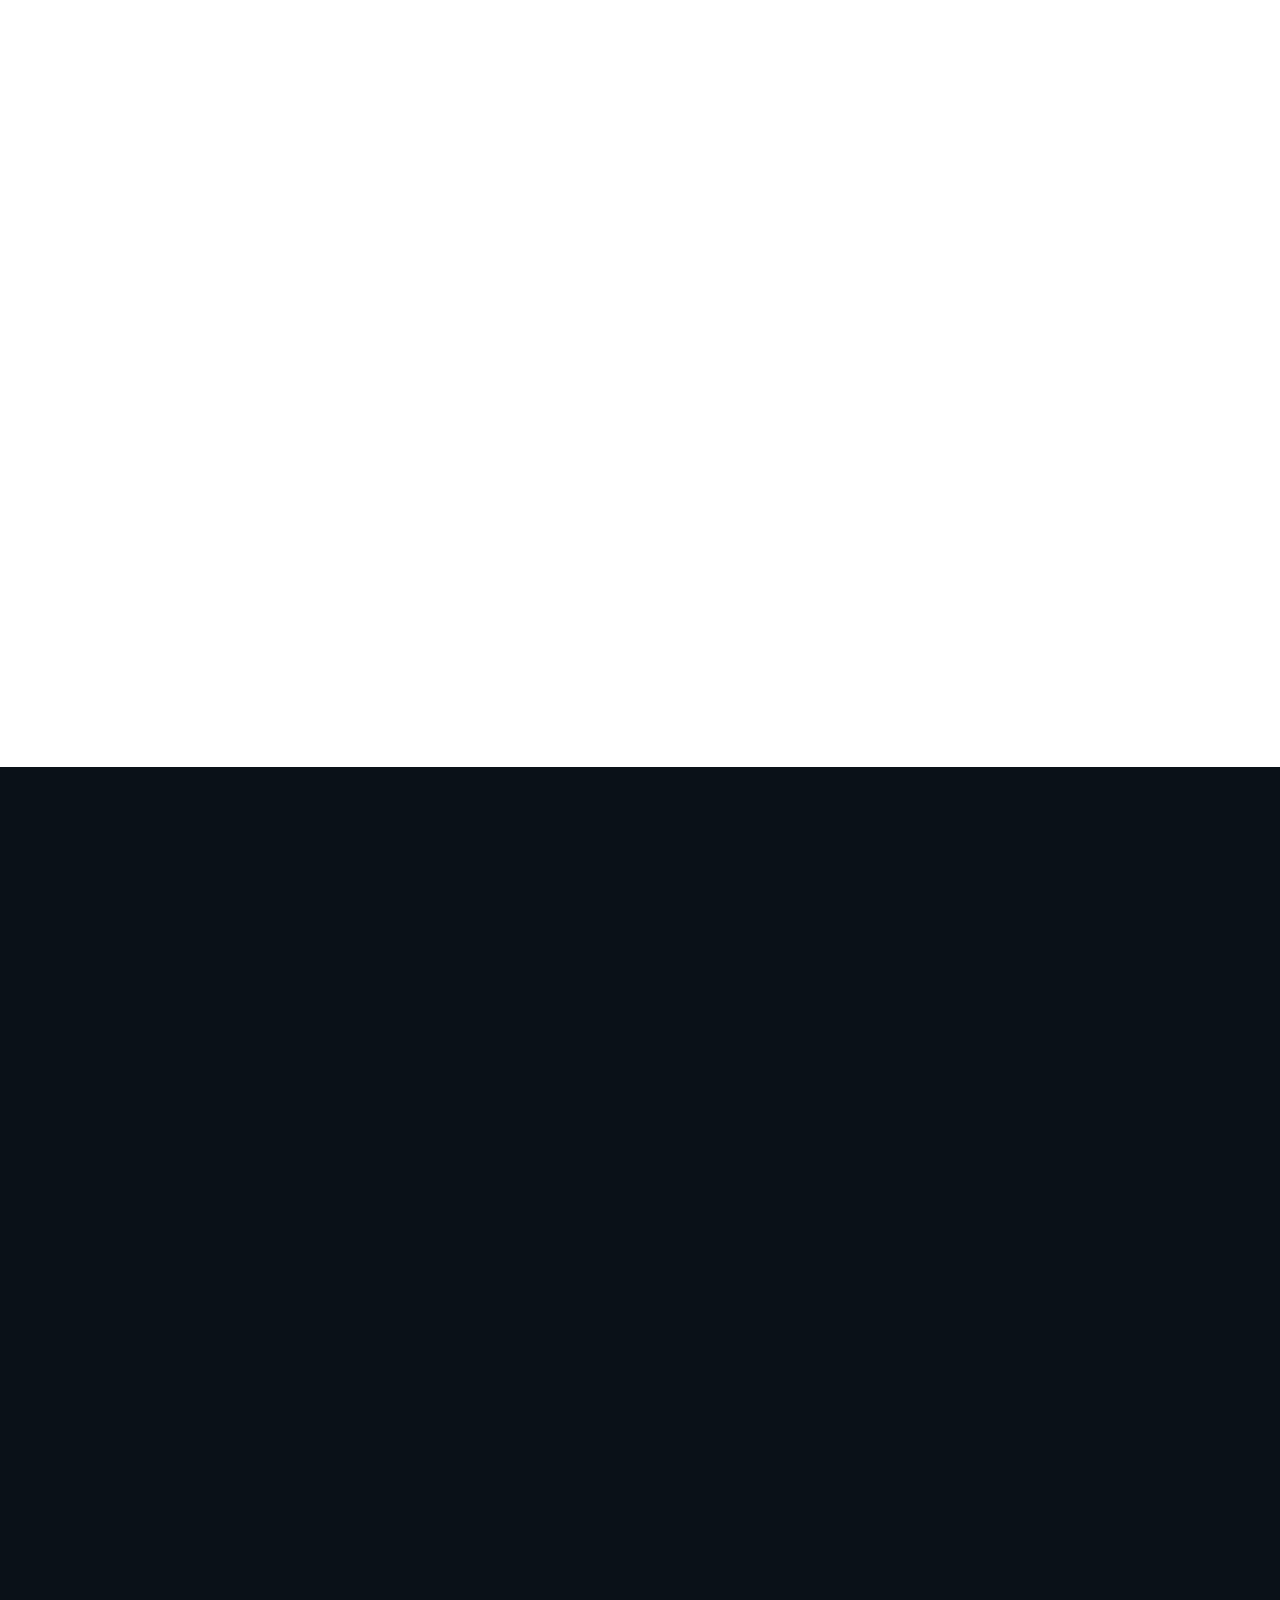
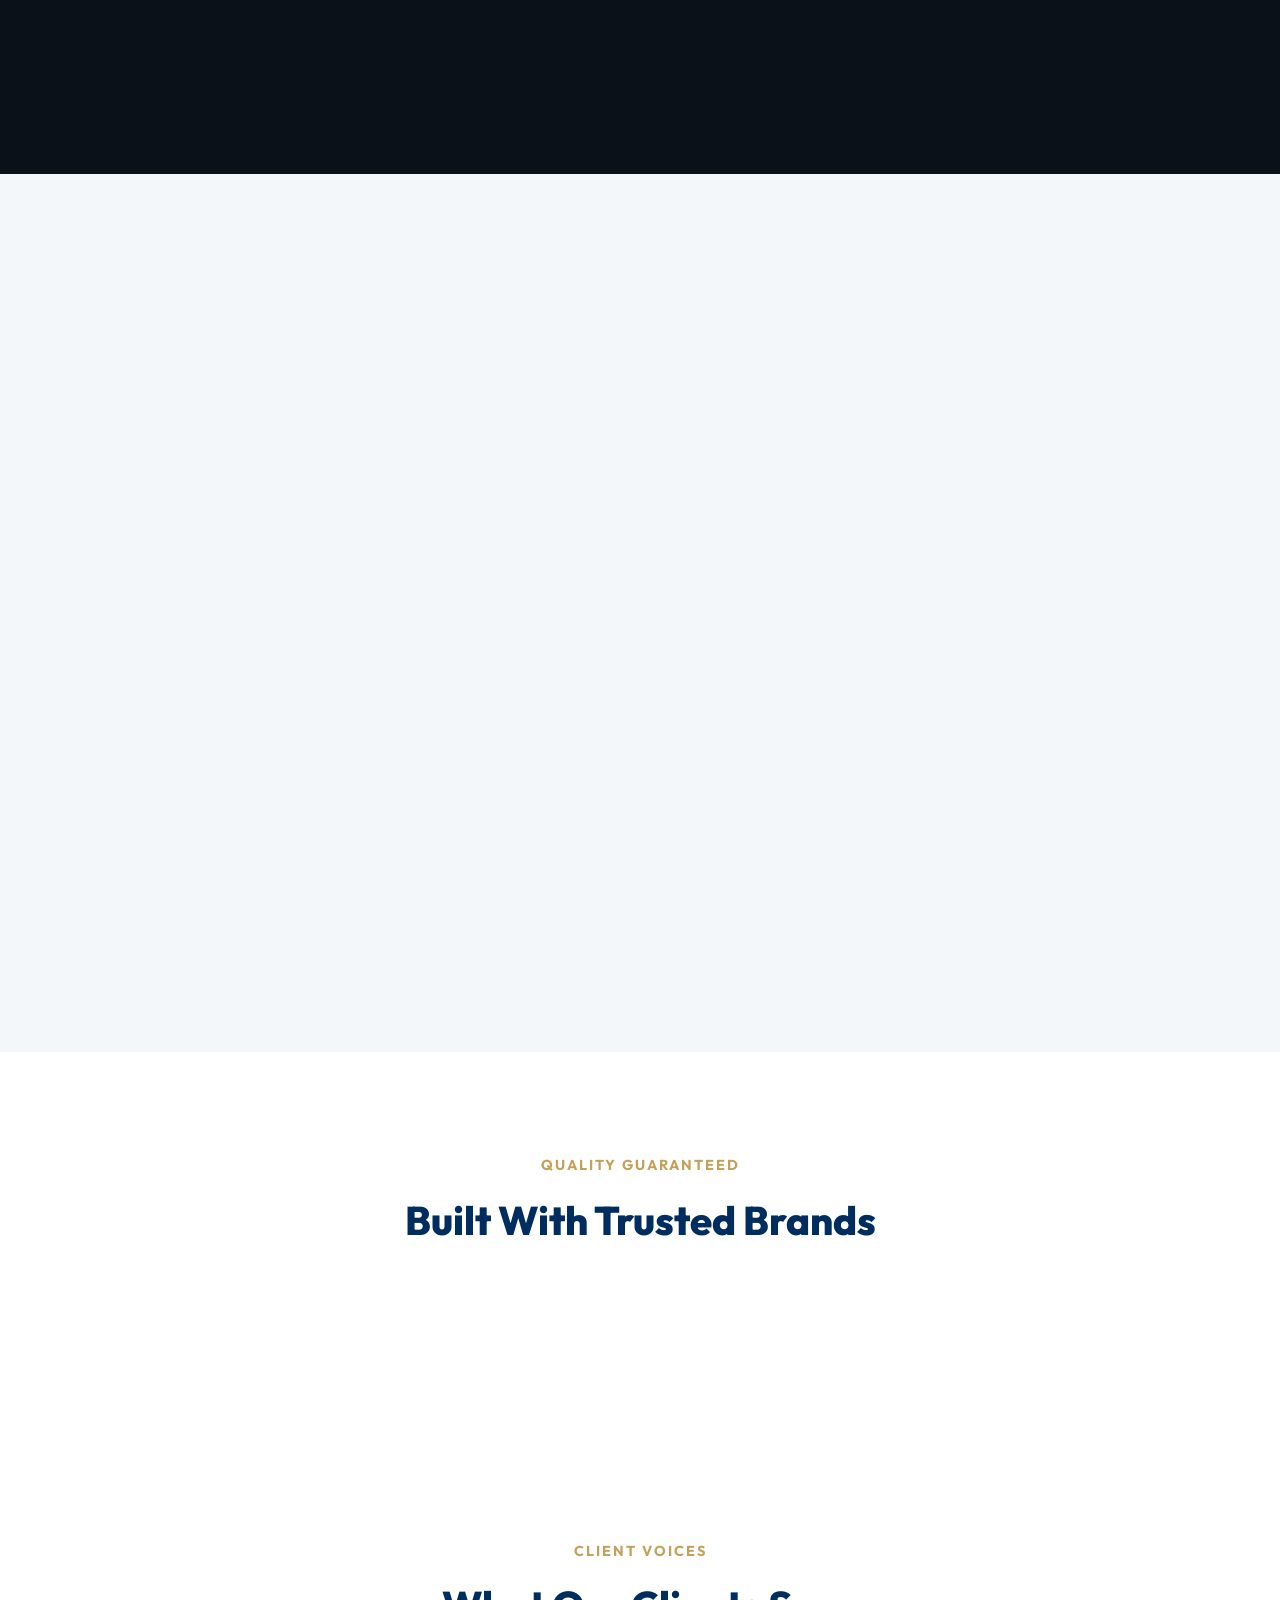
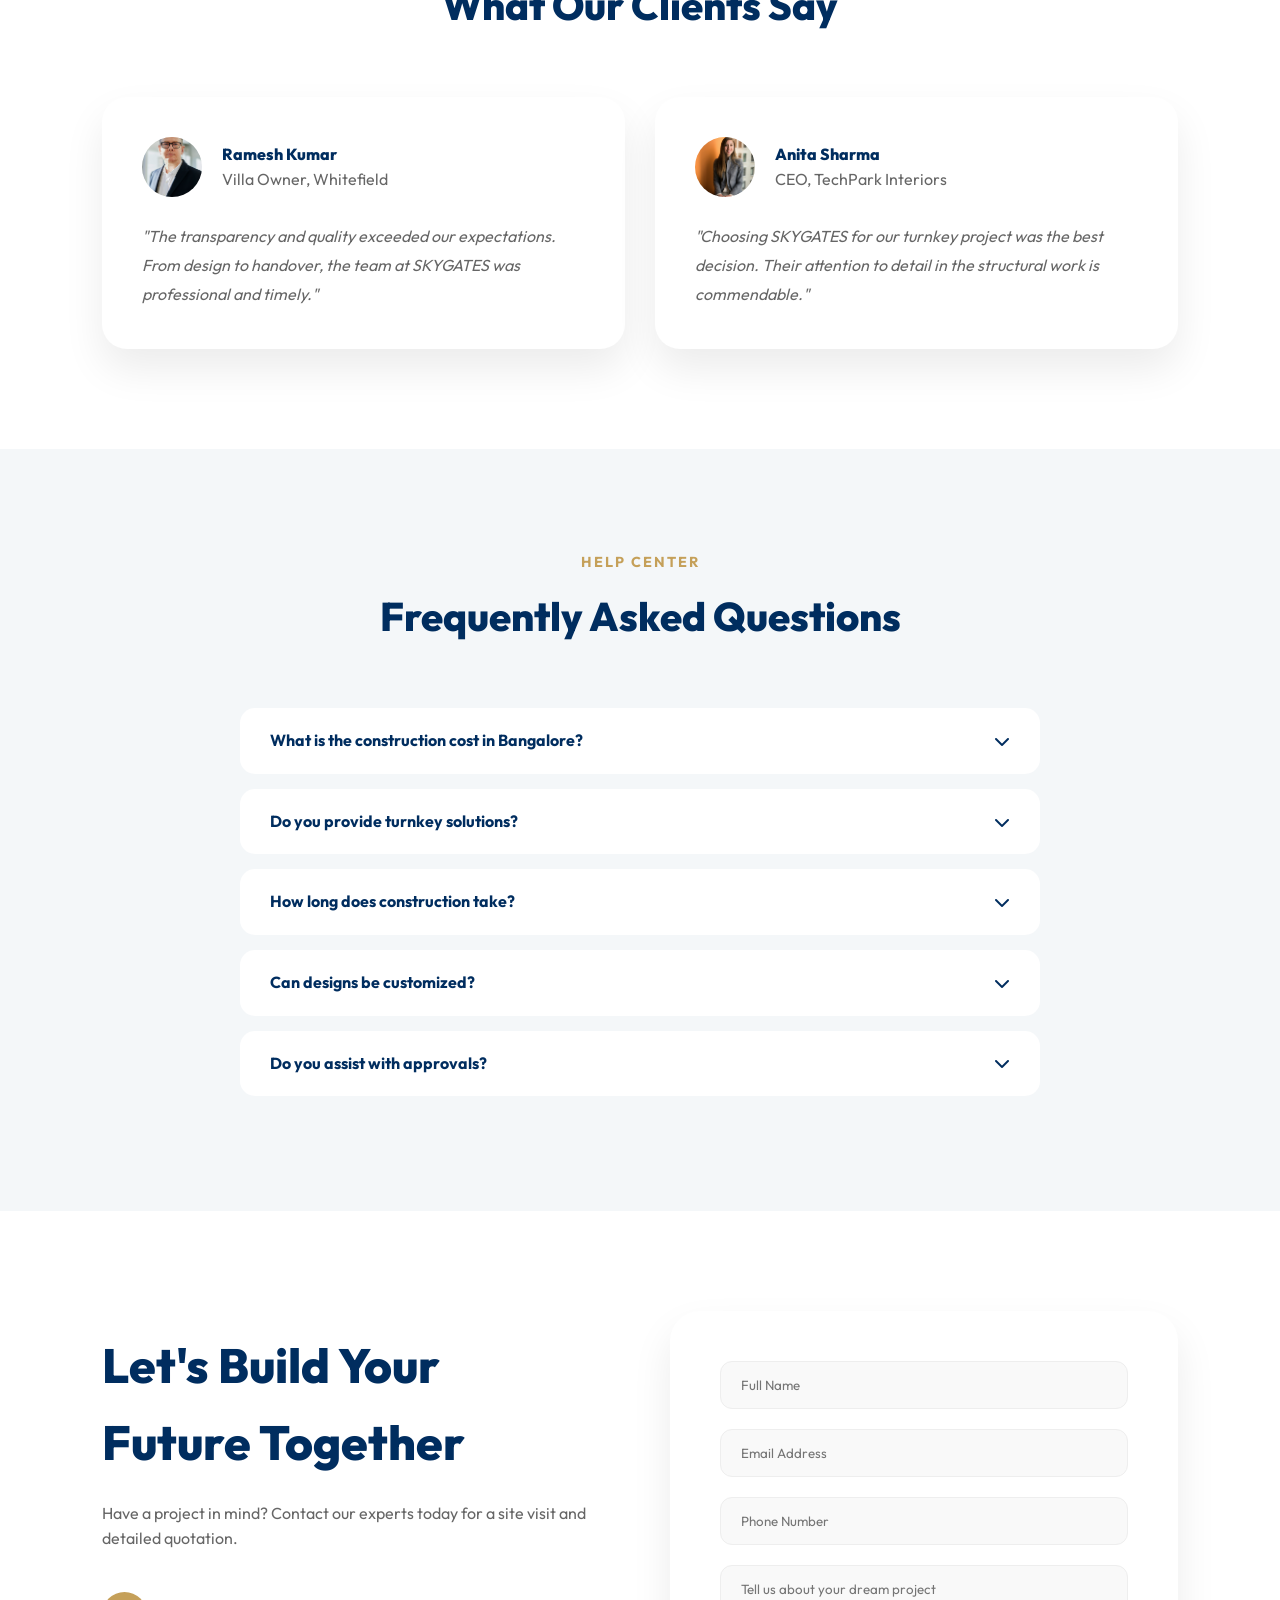
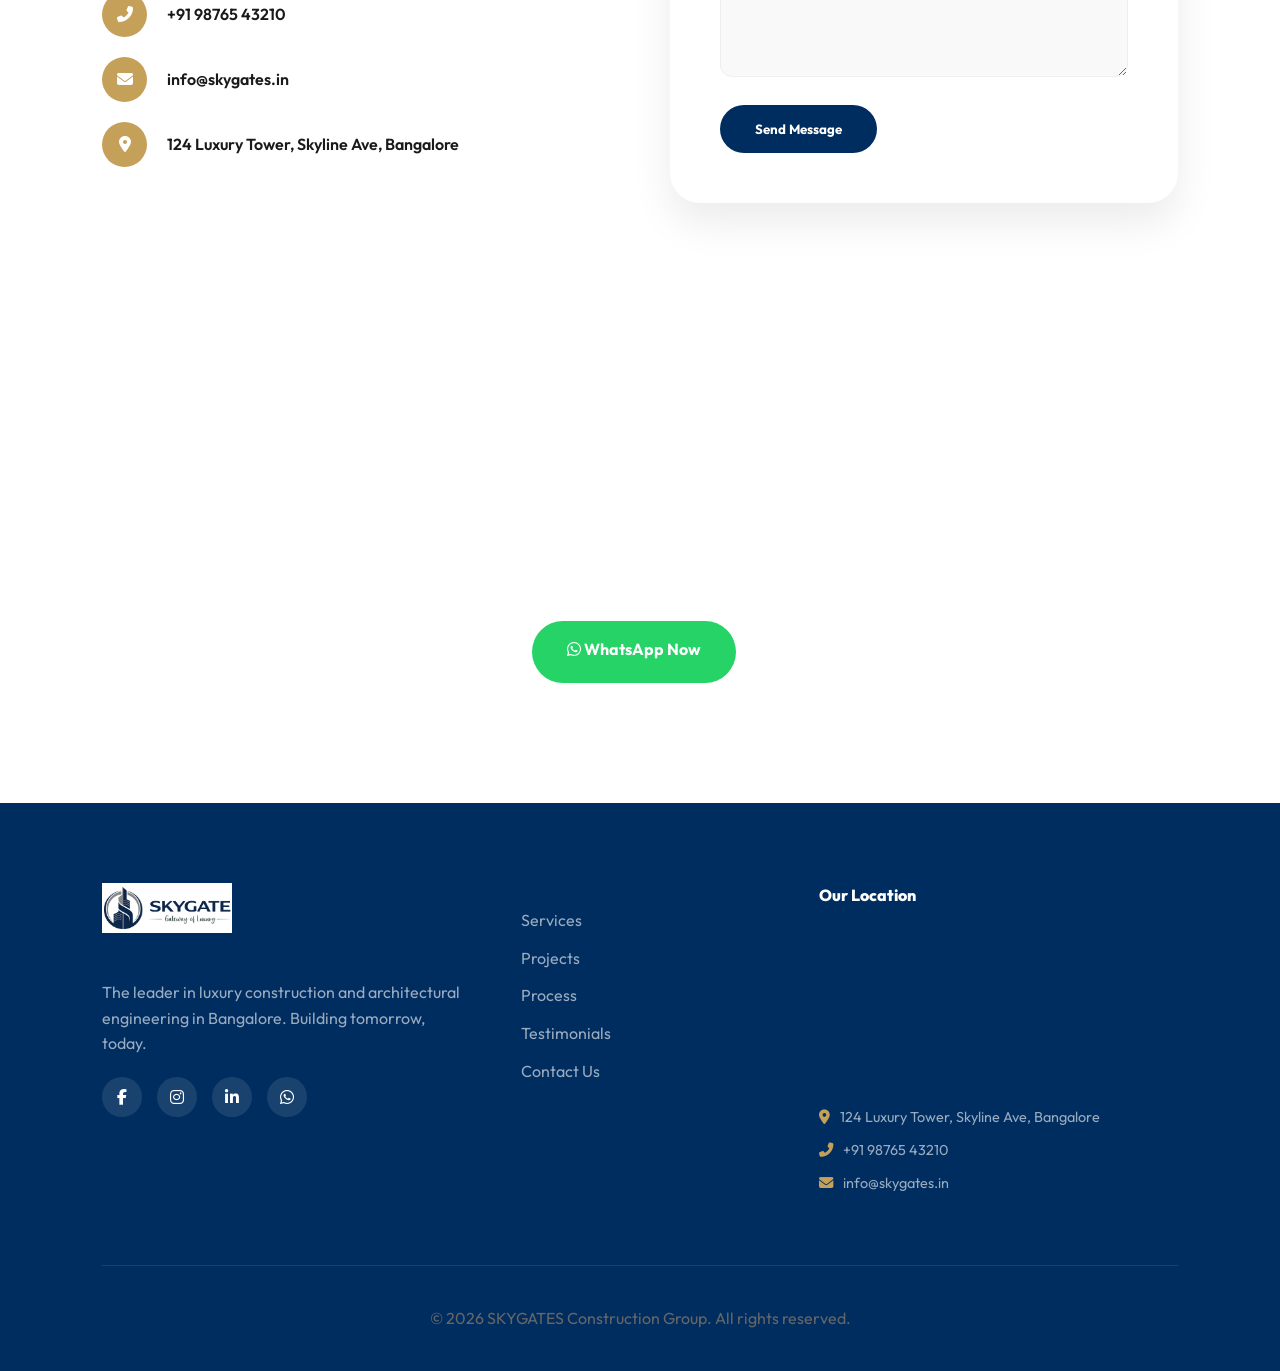
==== commit da5c5593: "Fixed Jaquar logo URL and updated brands section" ====
--- a/index.html
+++ b/index.html
@@ -337,7 +337,7 @@
             <div class="brand-item"><img src="https://companieslogo.com/img/orig/ASIANPAINT.NS-5339f408.png" alt="Asian Paints"></div>
             <div class="brand-item"><img src="https://companieslogo.com/img/orig/KAJARIACER.NS-27361730.png" alt="Kajaria"></div>
             <div class="brand-item"><img src="https://companieslogo.com/img/orig/HAVELLS.NS-022e3745.png" alt="Havells"></div>
-            <div class="brand-item"><img src="https://www.vectorlogo.zone/logos/jaquar/jaquar-ar21.svg" alt="Jaquar" onerror="this.src='https://companieslogo.com/img/orig/JAQUAR.BO-7888f408.png'"></div>
+            <div class="brand-item"><img src="https://companieslogo.com/img/orig/JAQUAR.BO-19349896.png" alt="Jaquar"></div>
             <div class="brand-item"><img src="https://www.vectorlogo.zone/logos/schneider_electric/schneider_electric-ar21.svg" alt="Schneider"></div>
         </div>
     </section>
--- a/styles.css
+++ b/styles.css
@@ -499,7 +499,19 @@
     color: white;
 }
 
-.why-choose-us .section-title h2 { color: white; }
+.why-choose-us {
+    background: #0a1118;
+    padding: 120px 8%;
+    color: white;
+}
+
+.why-choose-us .section-title h2 {
+    color: white;
+}
+
+.why-choose-us .section-title span {
+    color: var(--accent);
+}
 
 .points-grid {
     display: grid;
@@ -508,15 +520,17 @@
 }
 
 .point-item {
-    padding: 30px;
+    padding: 40px;
     background: rgba(255,255,255,0.05);
     border-radius: 20px;
     transition: var(--transition);
+    border: 1px solid rgba(255,255,255,0.1);
 }
 
 .point-item:hover {
-    background: rgba(255,255,255,0.1);
-    transform: translateY(-5px);
+    background: rgba(255,255,255,0.08);
+    transform: translateY(-10px);
+    border-color: var(--accent);
 }
 
 .point-item i {
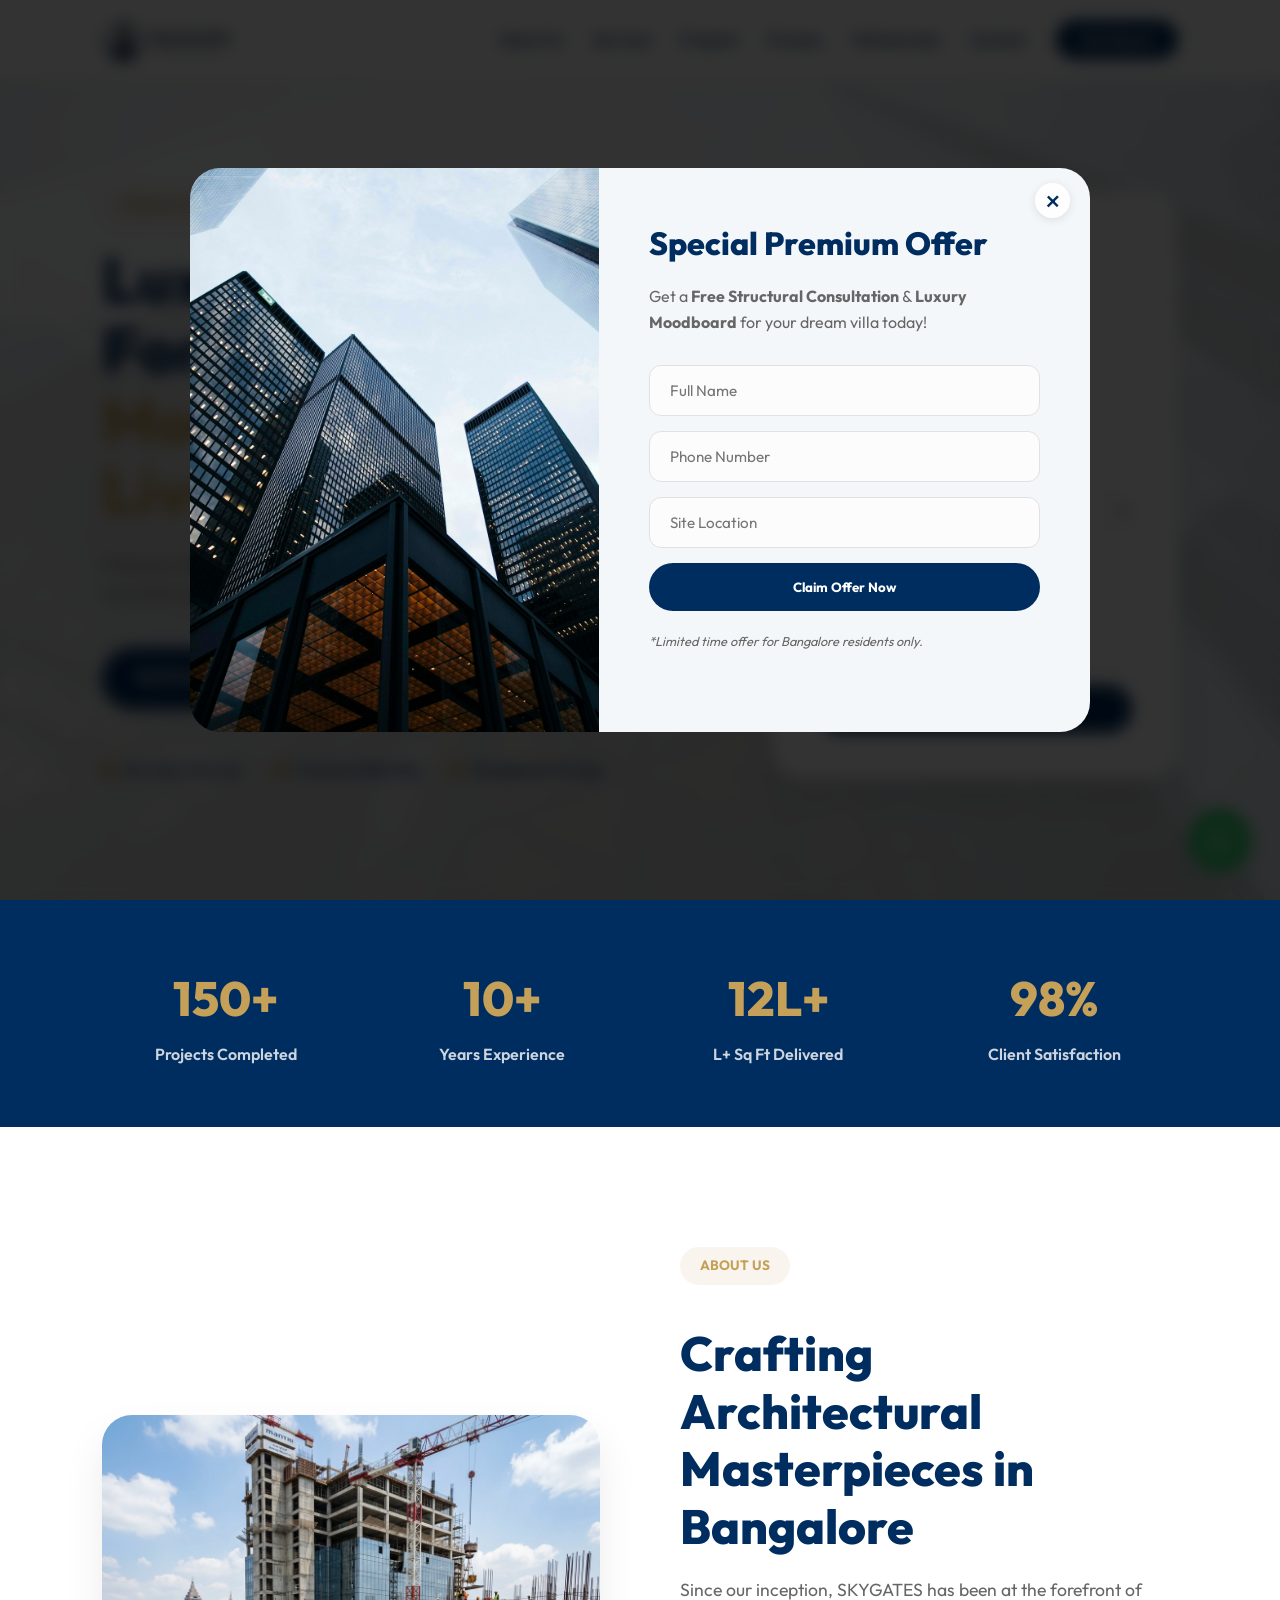
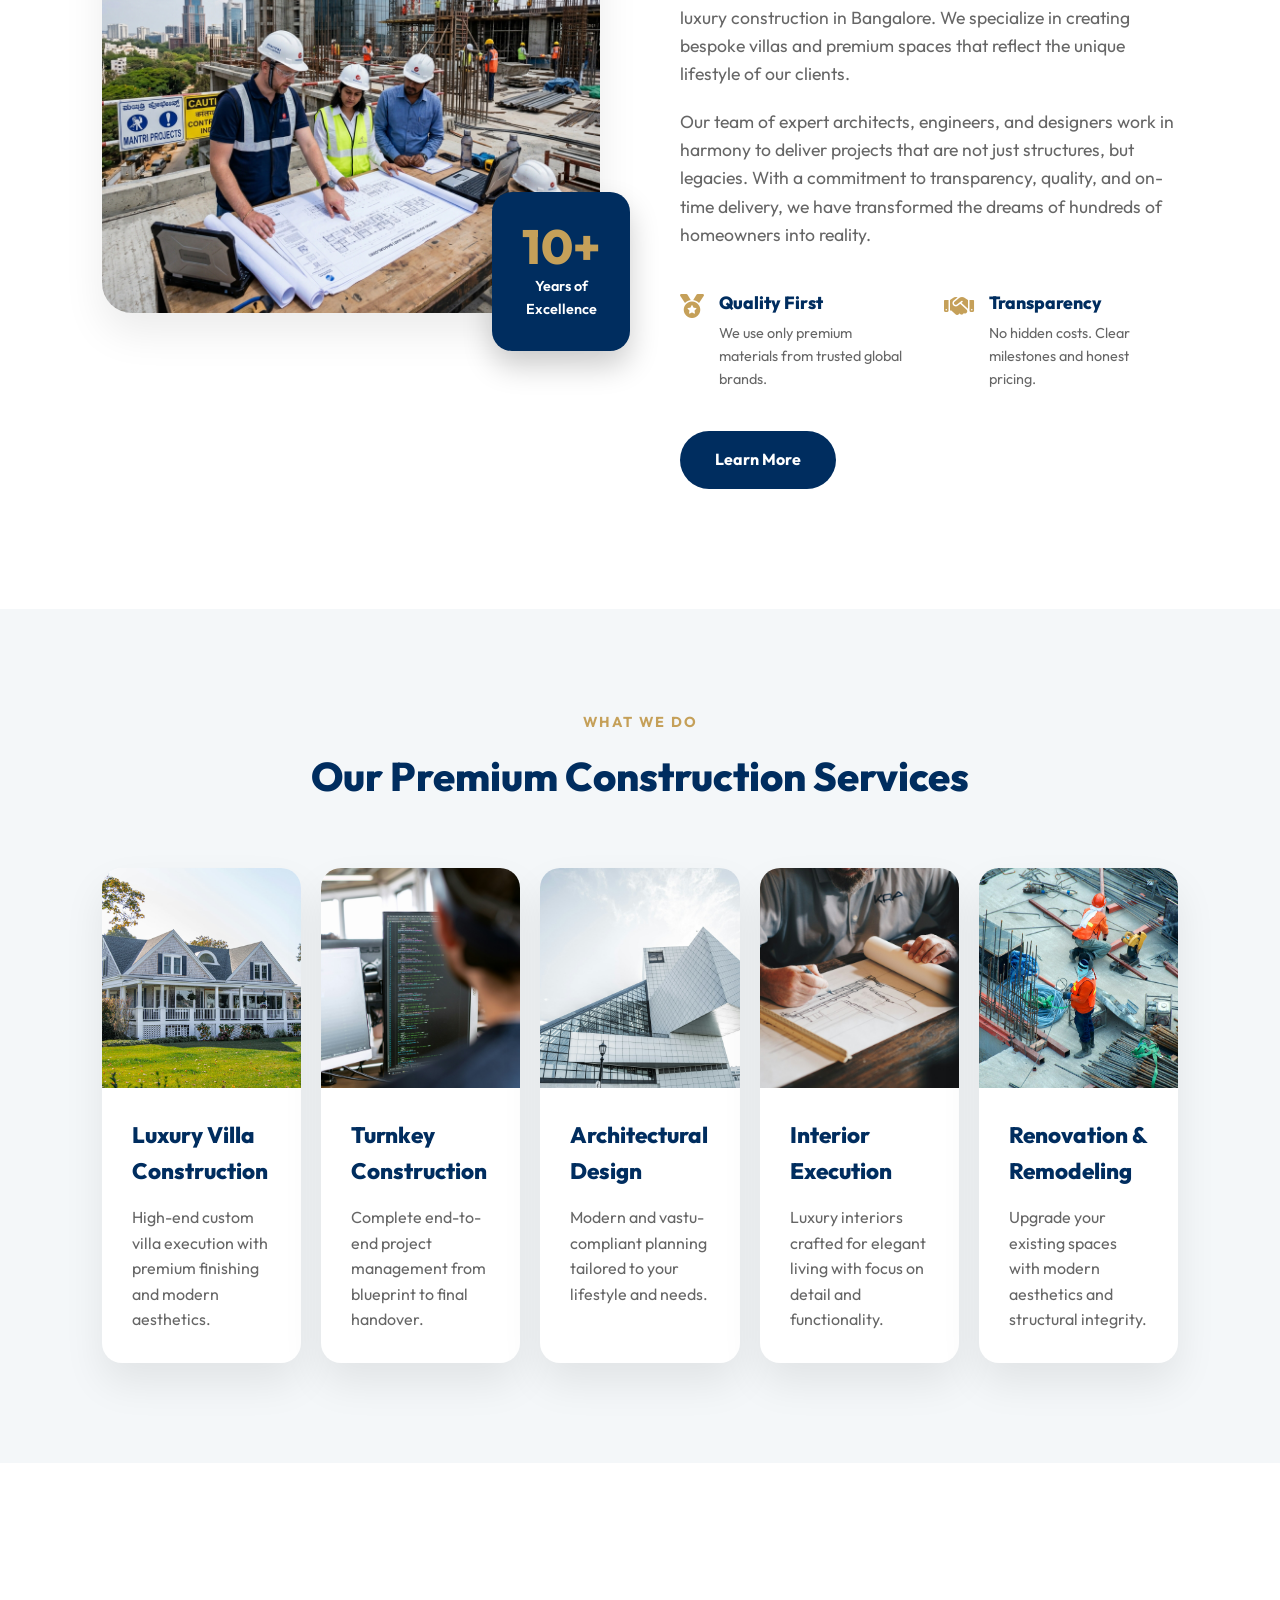
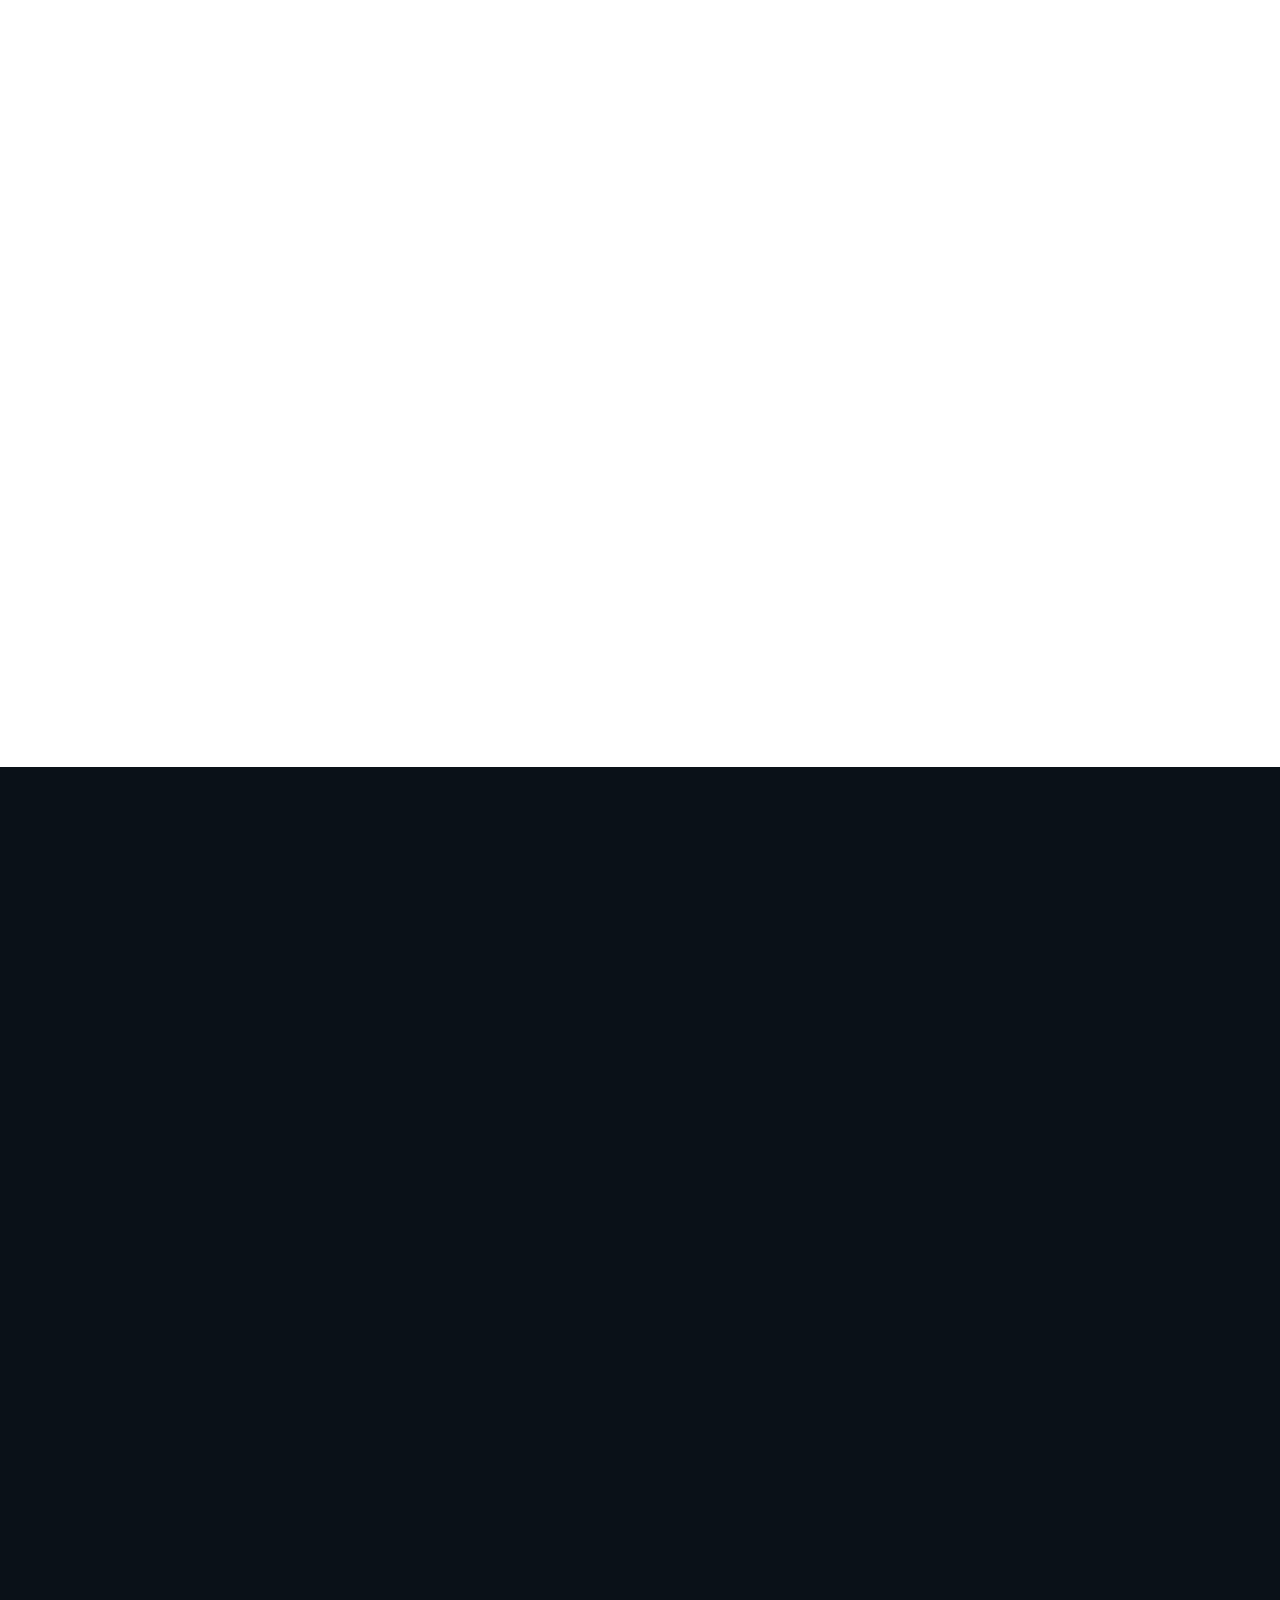
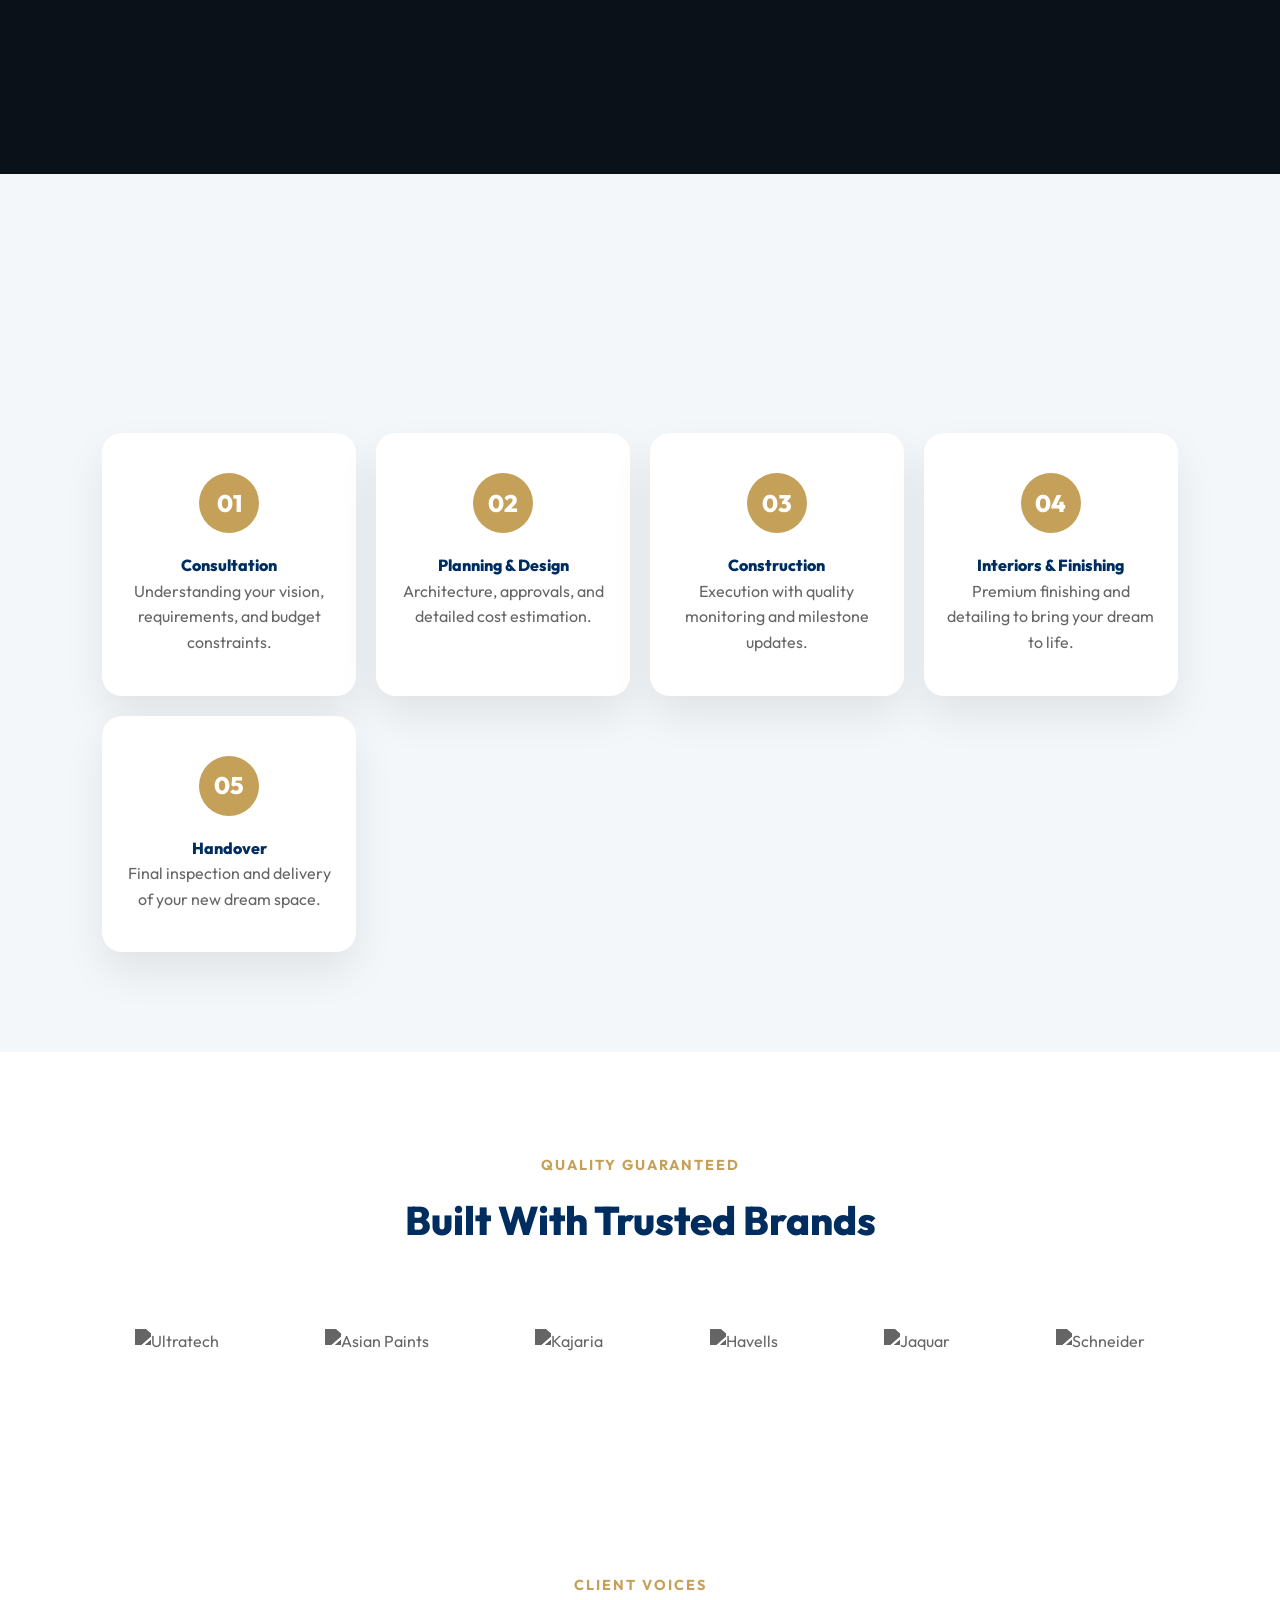
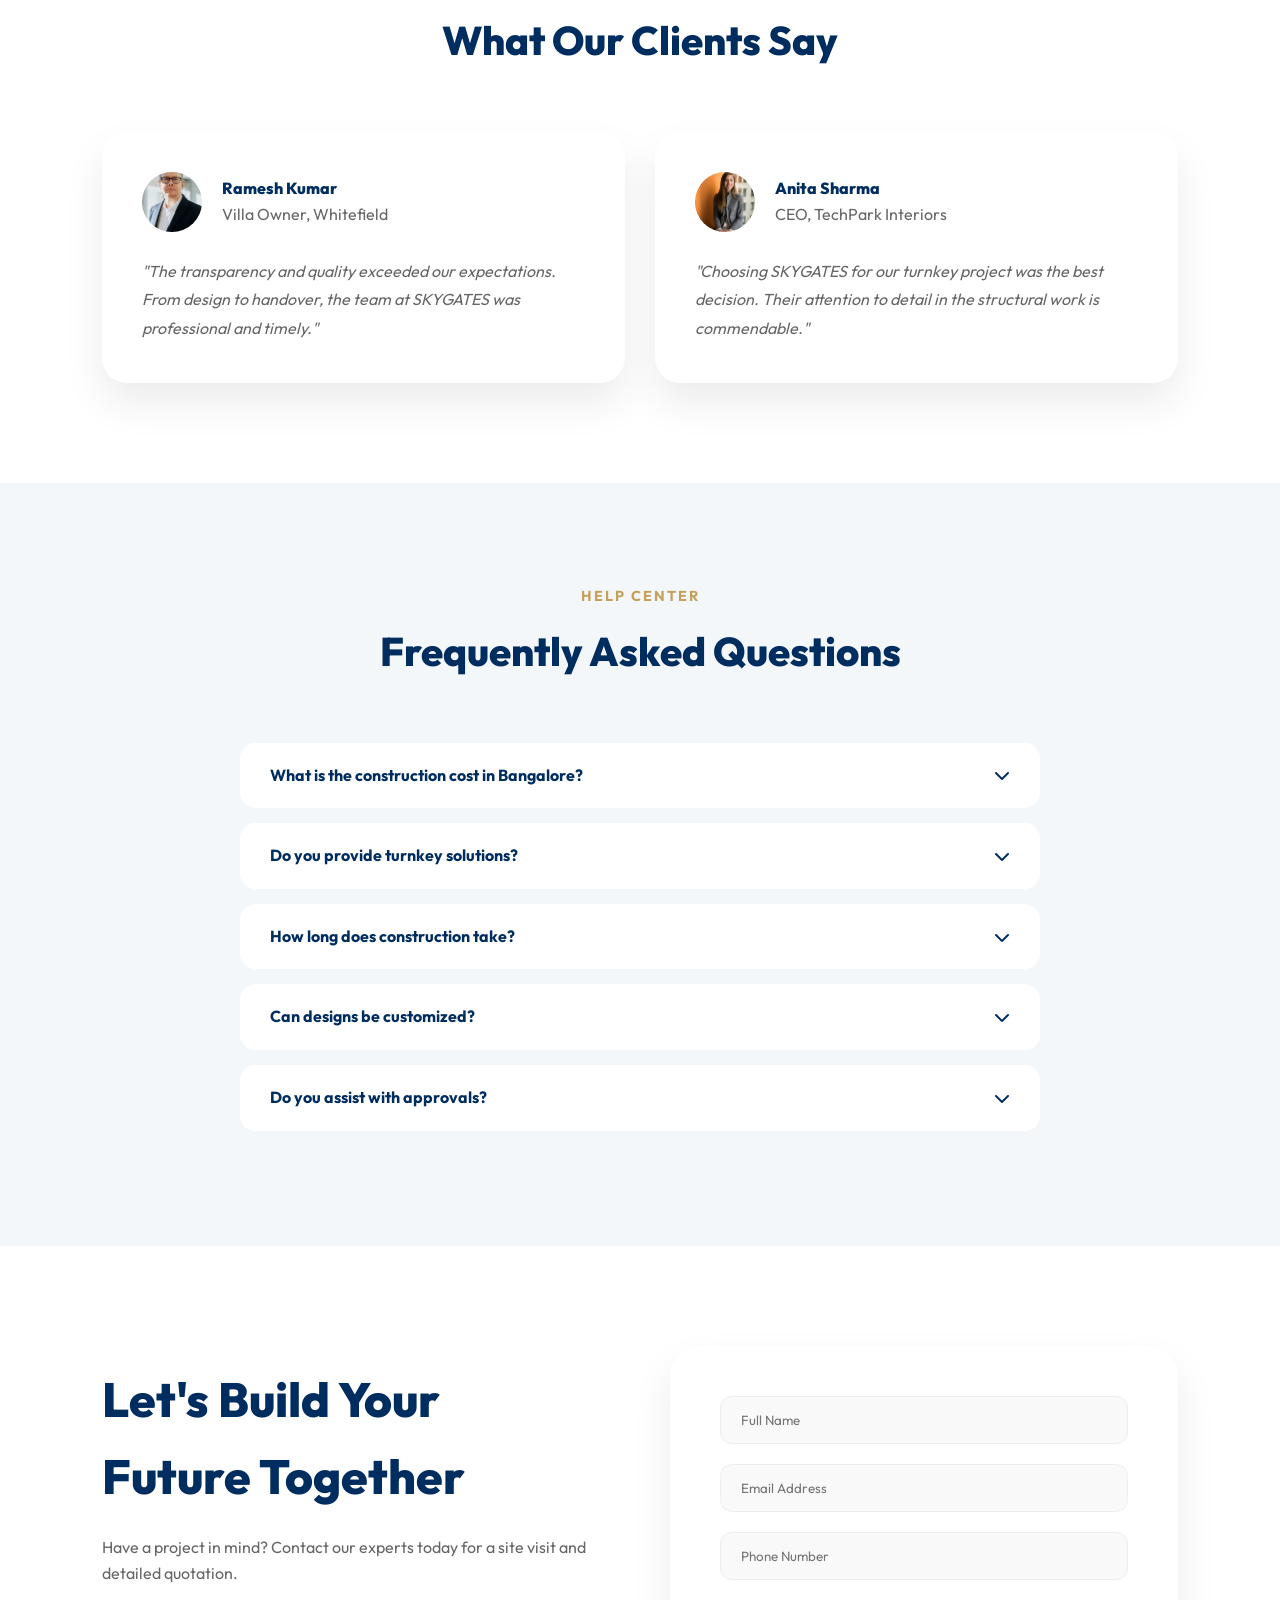
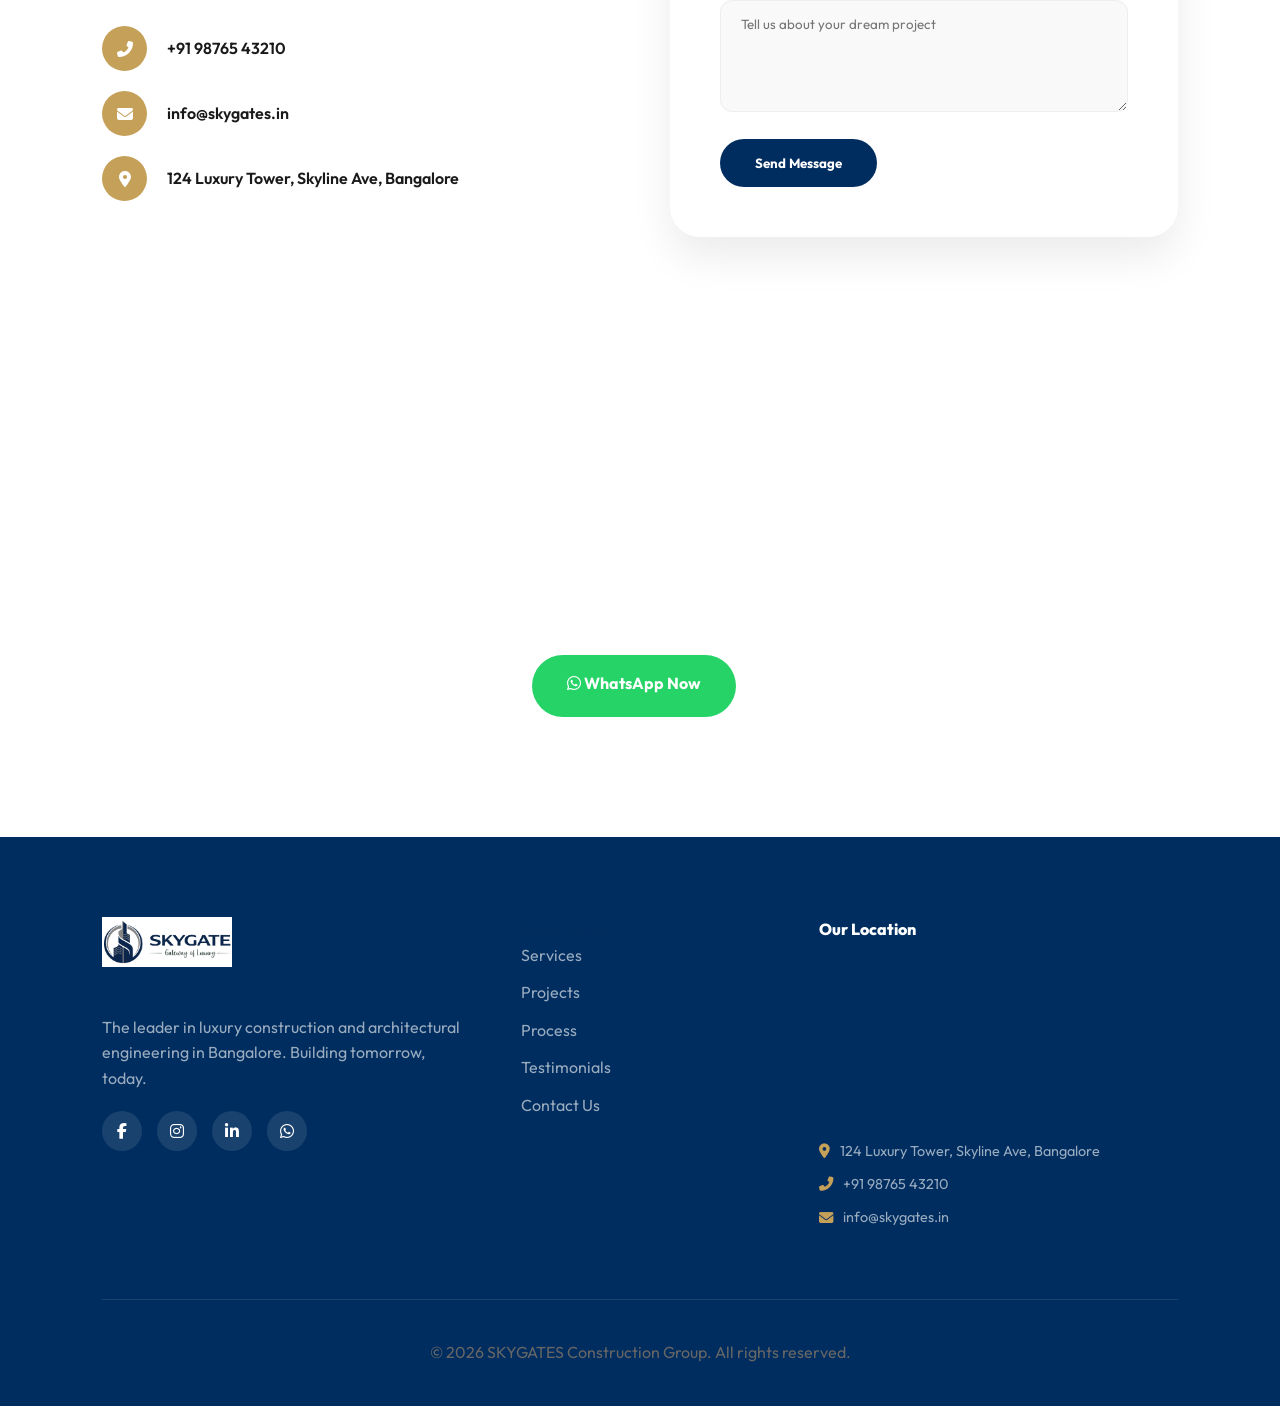
==== commit 5d83c6ae: "Fix brand logos and grid vertical alignment" ====
--- a/index.html
+++ b/index.html
@@ -333,12 +333,12 @@
             <h2>Built With Trusted Brands</h2>
         </div>
         <div class="brands-grid reveal">
-            <div class="brand-item"><img src="https://companieslogo.com/img/orig/ULTRACEMCO.NS-59918206.png" alt="Ultratech"></div>
-            <div class="brand-item"><img src="https://companieslogo.com/img/orig/ASIANPAINT.NS-5339f408.png" alt="Asian Paints"></div>
-            <div class="brand-item"><img src="https://companieslogo.com/img/orig/KAJARIACER.NS-27361730.png" alt="Kajaria"></div>
-            <div class="brand-item"><img src="https://companieslogo.com/img/orig/HAVELLS.NS-022e3745.png" alt="Havells"></div>
-            <div class="brand-item"><img src="https://companieslogo.com/img/orig/JAQUAR.BO-19349896.png" alt="Jaquar"></div>
-            <div class="brand-item"><img src="https://www.vectorlogo.zone/logos/schneider_electric/schneider_electric-ar21.svg" alt="Schneider"></div>
+            <div class="brand-item"><img src="https://logo.clearbit.com/ultratechcement.com" alt="Ultratech"></div>
+            <div class="brand-item"><img src="https://logo.clearbit.com/asianpaints.com" alt="Asian Paints"></div>
+            <div class="brand-item"><img src="https://logo.clearbit.com/kajariaceramics.com" alt="Kajaria"></div>
+            <div class="brand-item"><img src="https://logo.clearbit.com/havells.com" alt="Havells"></div>
+            <div class="brand-item"><img src="https://logo.clearbit.com/jaquar.com" alt="Jaquar"></div>
+            <div class="brand-item"><img src="https://logo.clearbit.com/se.com" alt="Schneider"></div>
         </div>
     </section>
 
--- a/styles.css
+++ b/styles.css
@@ -21,6 +21,8 @@
 
 html {
     scroll-behavior: smooth;
+    overflow-x: hidden;
+    width: 100%;
 }
 
 body {
@@ -28,6 +30,7 @@
     color: var(--dark);
     line-height: 1.6;
     overflow-x: hidden;
+    width: 100%;
 }
 
 /* --- Reveal Animations --- */
@@ -91,8 +94,7 @@
     width: 100%;
     z-index: 1000;
     padding: 15px 8%;
-    background: rgba(255, 255, 255, 0.95);
-    backdrop-filter: blur(10px);
+    background: var(--white);
     display: flex;
     justify-content: space-between;
     align-items: center;
@@ -597,6 +599,10 @@
     transition: var(--transition);
     filter: grayscale(1);
     opacity: 0.6;
+    display: flex;
+    align-items: center;
+    justify-content: center;
+    height: 60px;
 }
 
 .brand-item:hover {
@@ -606,19 +612,20 @@
 }
 
 .brand-item img {
-    height: 50px;
+    max-height: 50px;
     width: auto;
-    max-width: 180px;
+    max-width: 150px;
     object-fit: contain;
     filter: brightness(0) invert(0); /* Ensure original colors */
 }
 
 .brand-fallback {
-    font-size: 1.5rem;
+    font-size: 1.2rem;
     font-weight: 800;
-    color: #ccc;
+    color: var(--primary);
     text-transform: uppercase;
-    letter-spacing: 2px;
+    letter-spacing: 1px;
+    text-align: center;
 }
 
 /* Testimonials */
@@ -758,11 +765,13 @@
     gap: 20px;
     margin-bottom: 20px;
     font-weight: 600;
+    text-align: left;
 }
 
 .info-item i {
     width: 45px;
     height: 45px;
+    flex-shrink: 0;
     background: var(--accent);
     color: white;
     border-radius: 50%;
@@ -942,8 +951,10 @@
     background: var(--white);
     width: 100%;
     max-width: 900px;
+    max-height: 90vh;
+    overflow-y: auto;
+    overflow-x: hidden;
     border-radius: 30px;
-    overflow: hidden;
     position: relative;
     animation: modalIn 0.5s cubic-bezier(0.165, 0.84, 0.44, 1);
 }
@@ -960,7 +971,7 @@
     font-size: 1.8rem;
     color: var(--primary);
     cursor: pointer;
-    z-index: 100;
+    z-index: 1000;
     width: 35px;
     height: 35px;
     background: rgba(255,255,255,0.9);
@@ -1229,6 +1240,7 @@
     .footer-grid { grid-template-columns: 1fr; gap: 40px; }
     section { padding: 80px 5%; }
     .projects-grid { grid-template-columns: 1fr; }
+    .testimonials-grid { grid-template-columns: 1fr; }
 }
 
 @media (max-width: 600px) {
@@ -1237,4 +1249,15 @@
     .stat-item h4 { font-size: 2.2rem; }
     .trust-line { flex-direction: column; gap: 10px; }
     .lead-card { padding: 30px 20px; }
-}
+    .brands-grid {
+        display: grid;
+        grid-template-columns: repeat(2, 1fr);
+        gap: 30px;
+        justify-items: center;
+        align-items: center;
+    }
+    .brand-item {
+        opacity: 1;
+        filter: grayscale(0);
+    }
+}
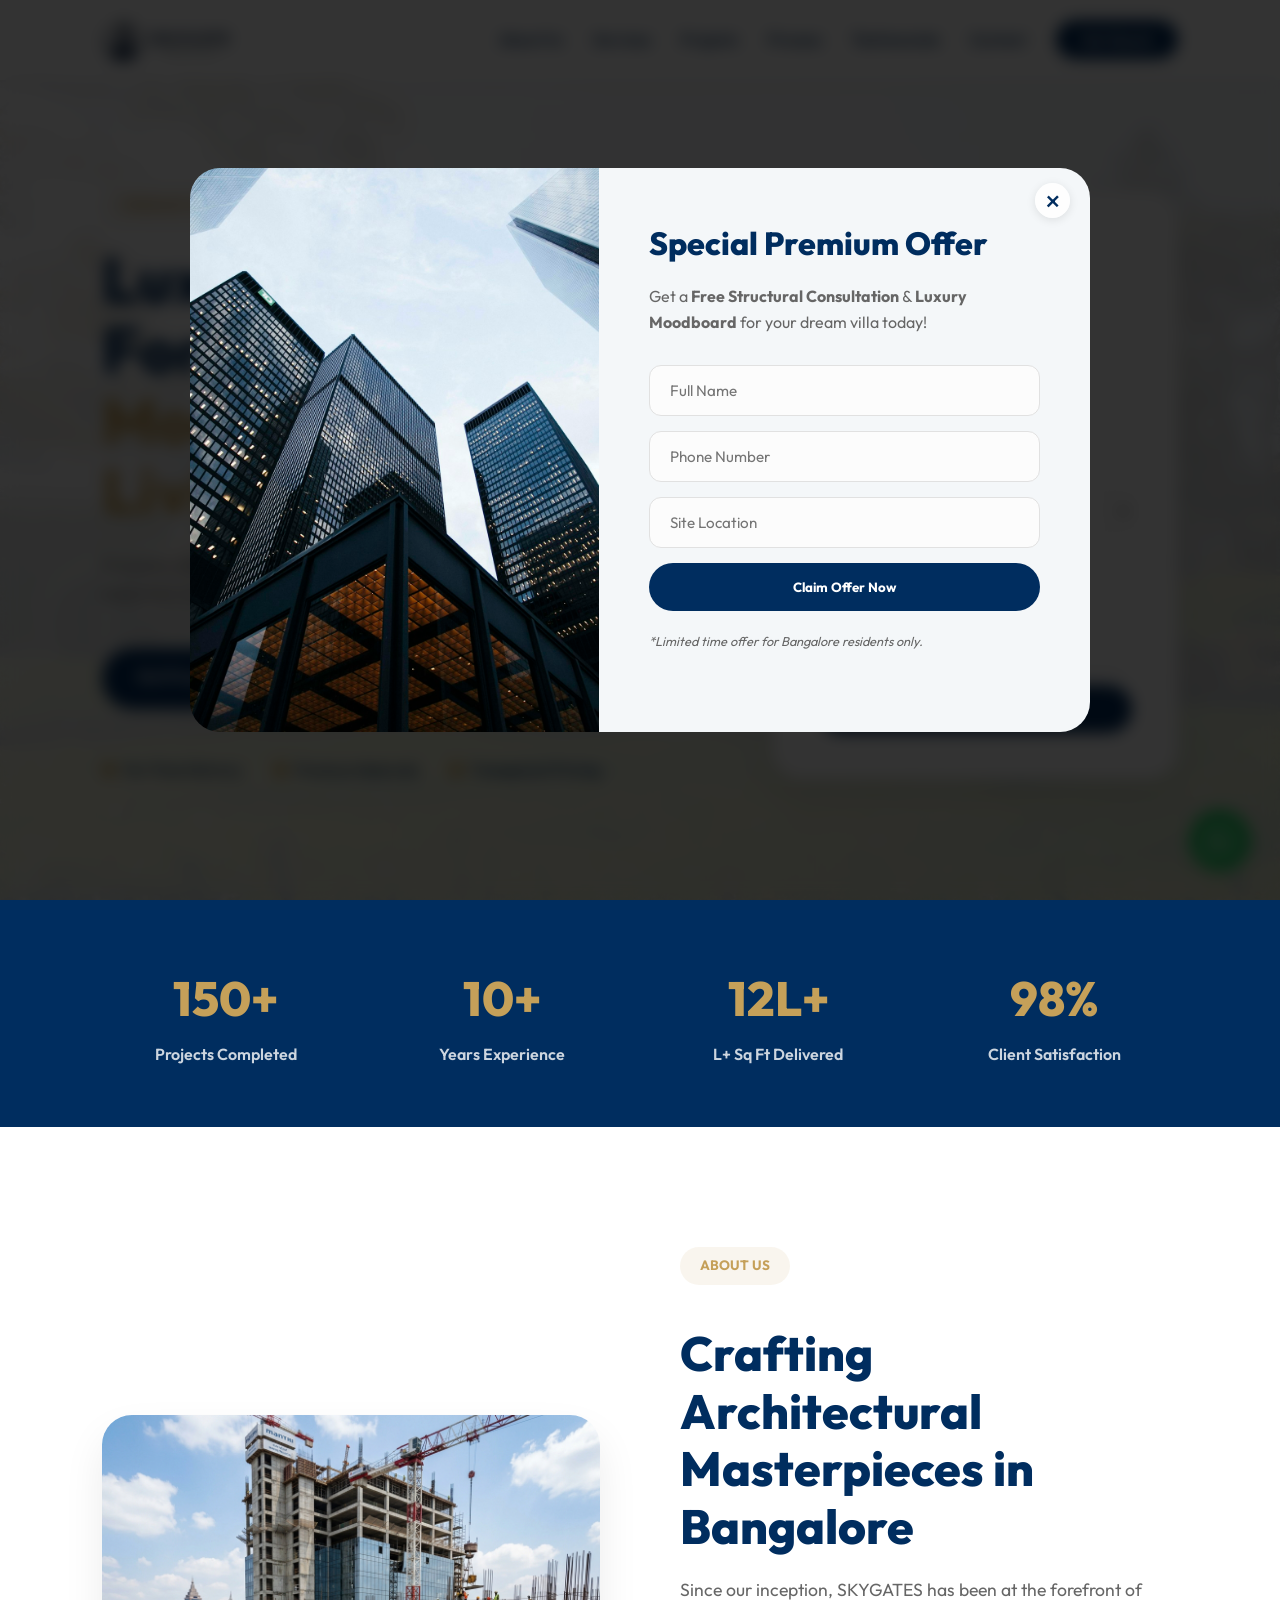
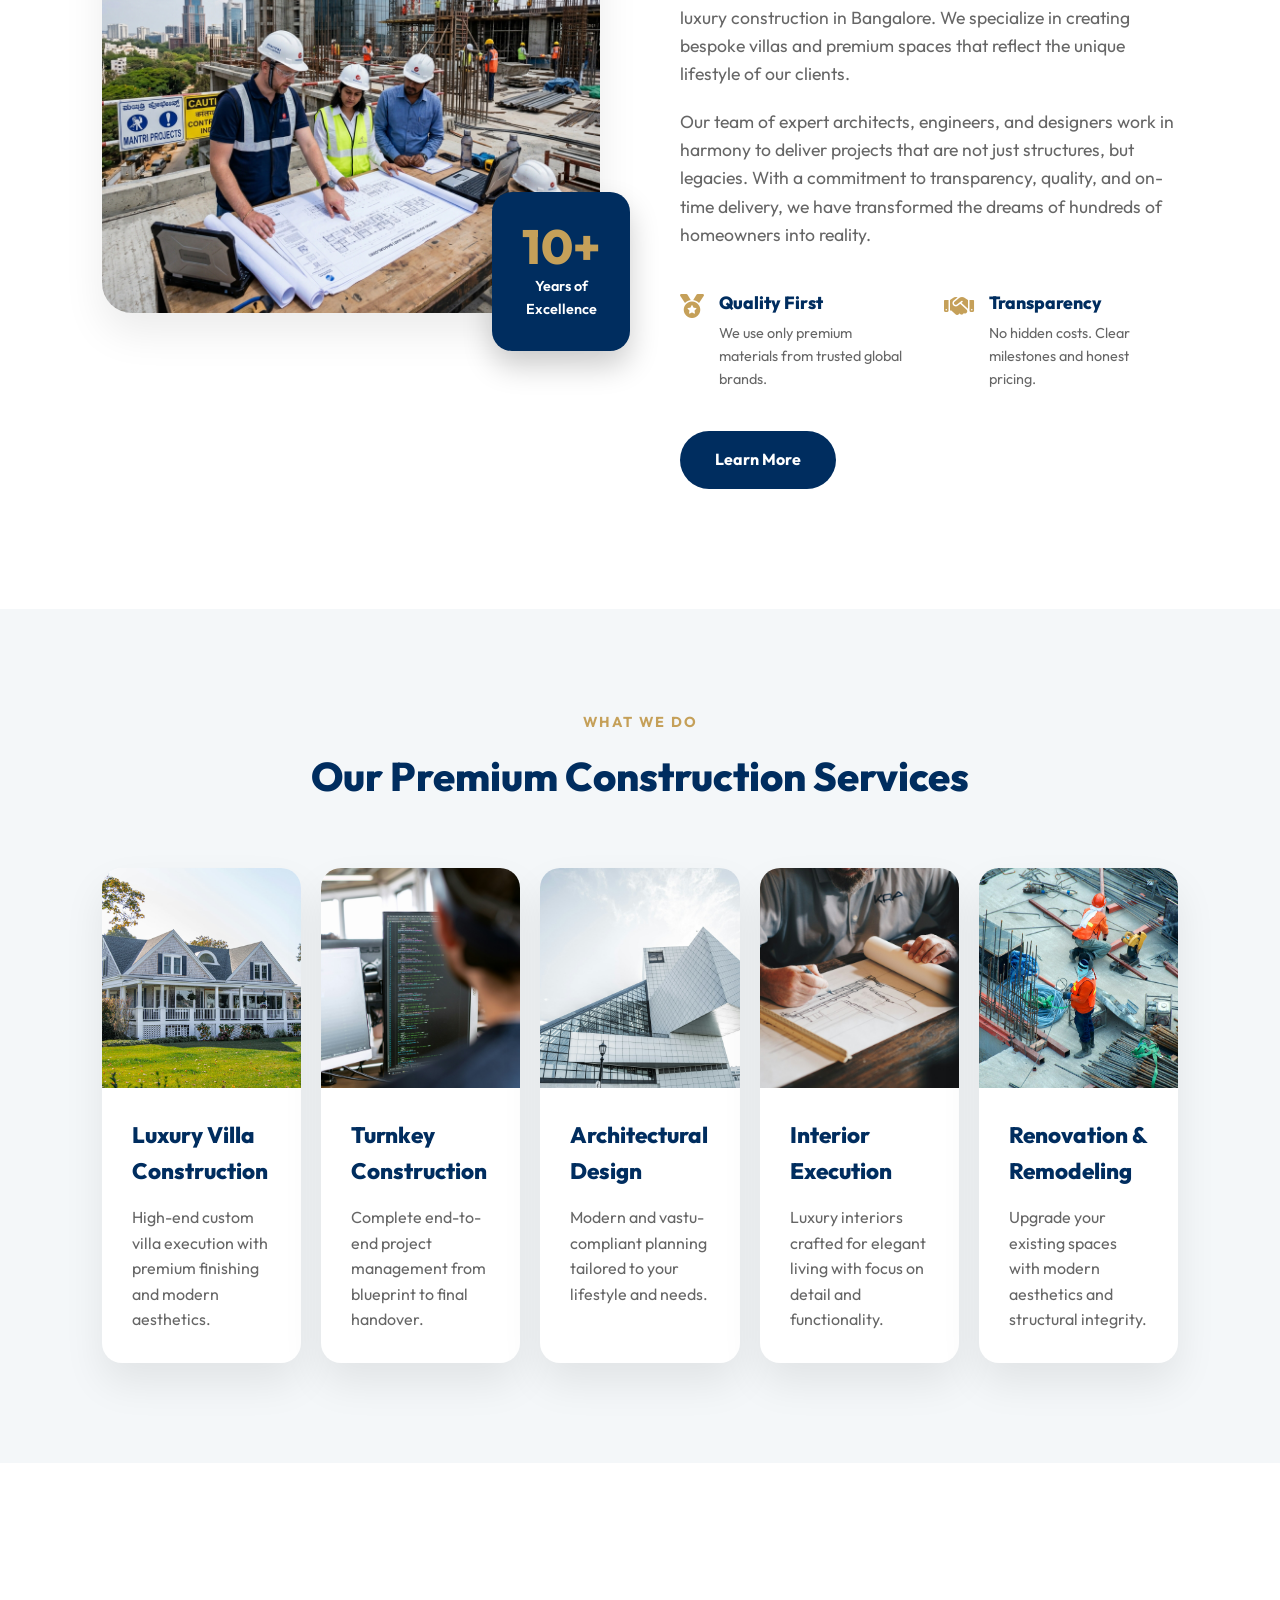
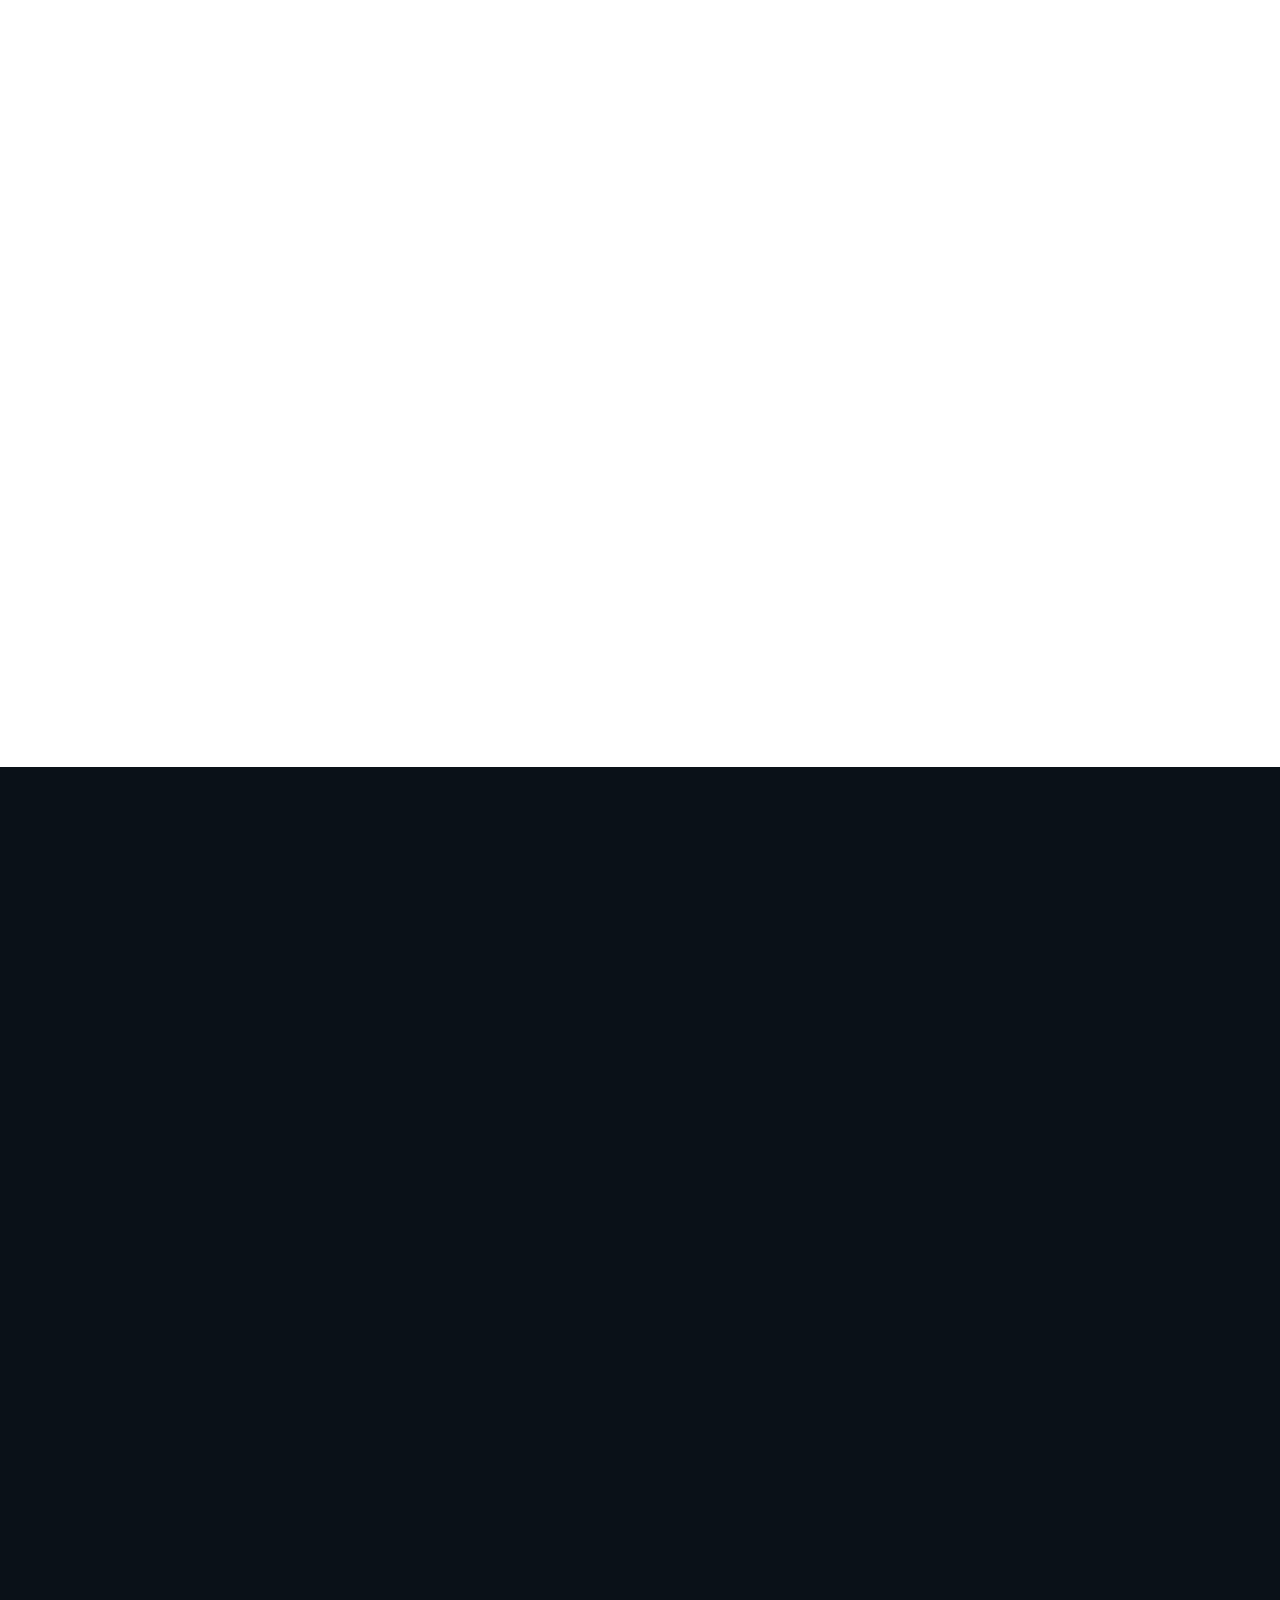
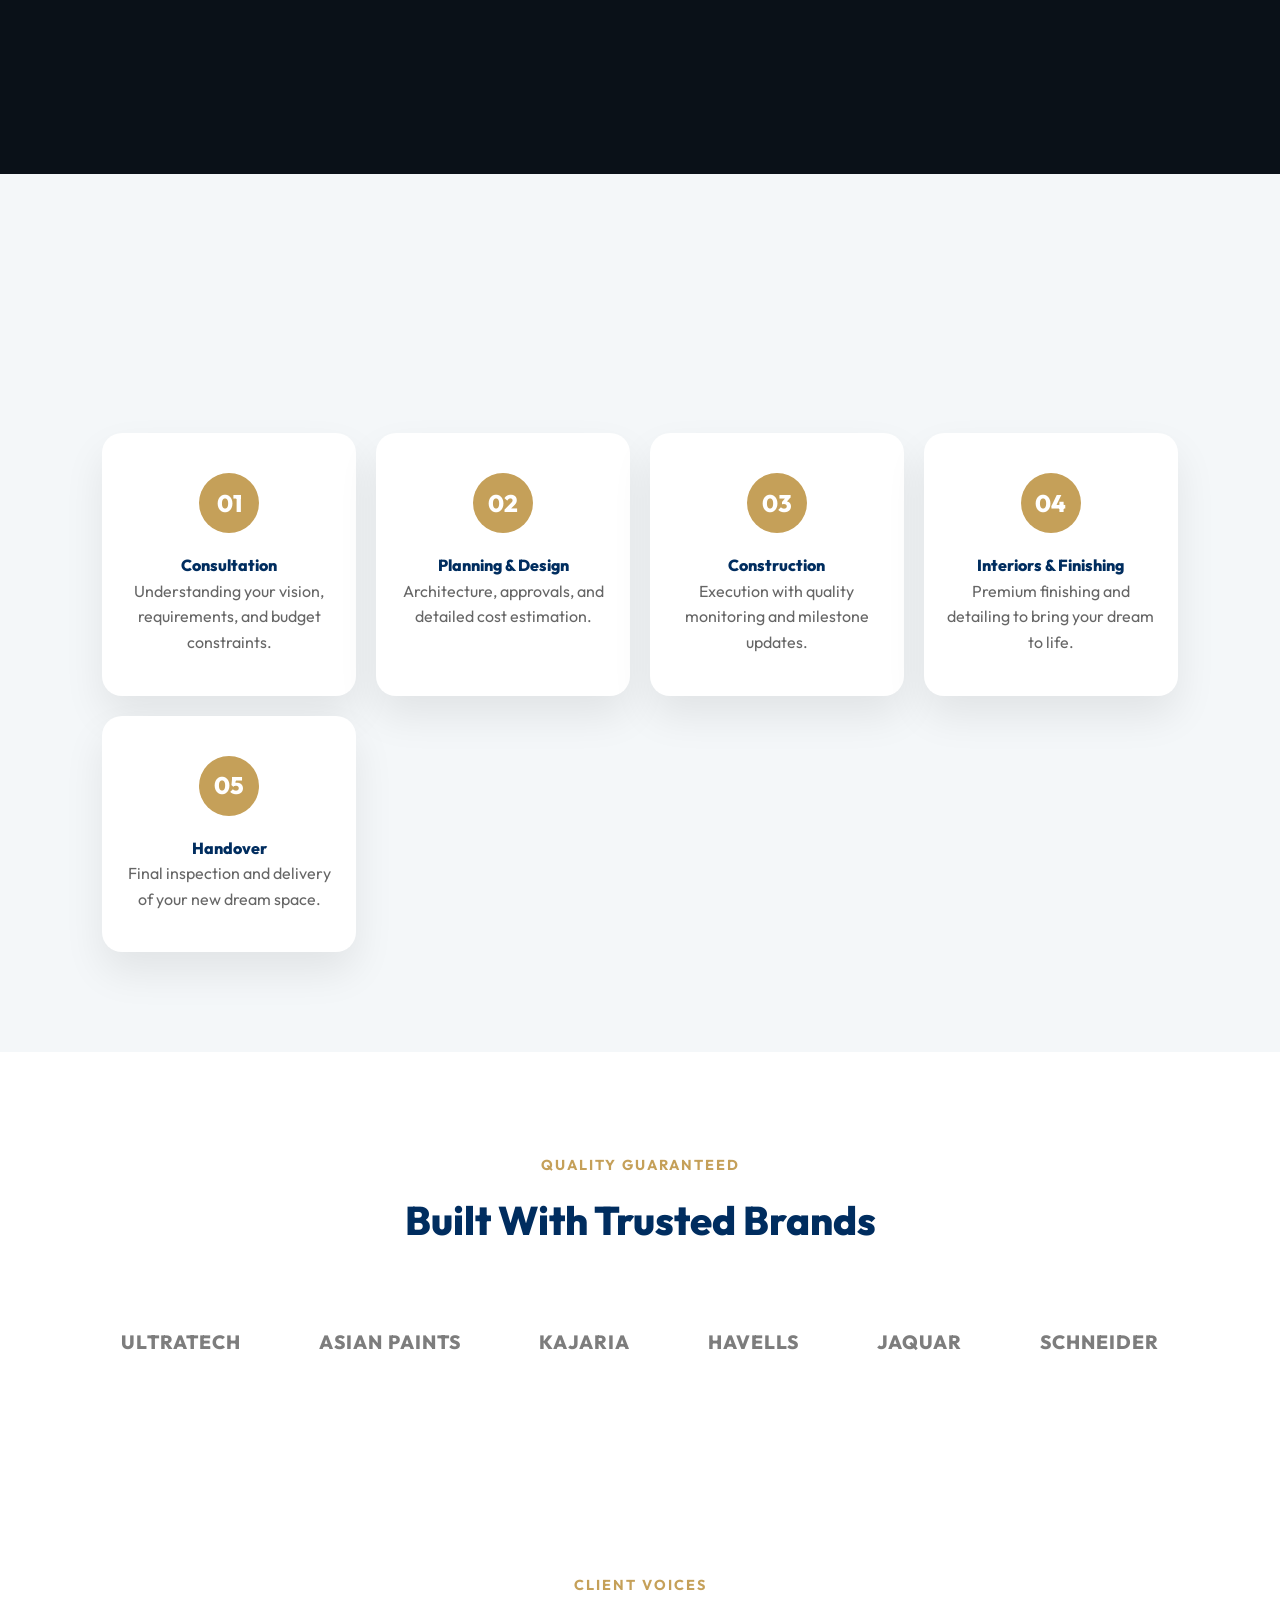
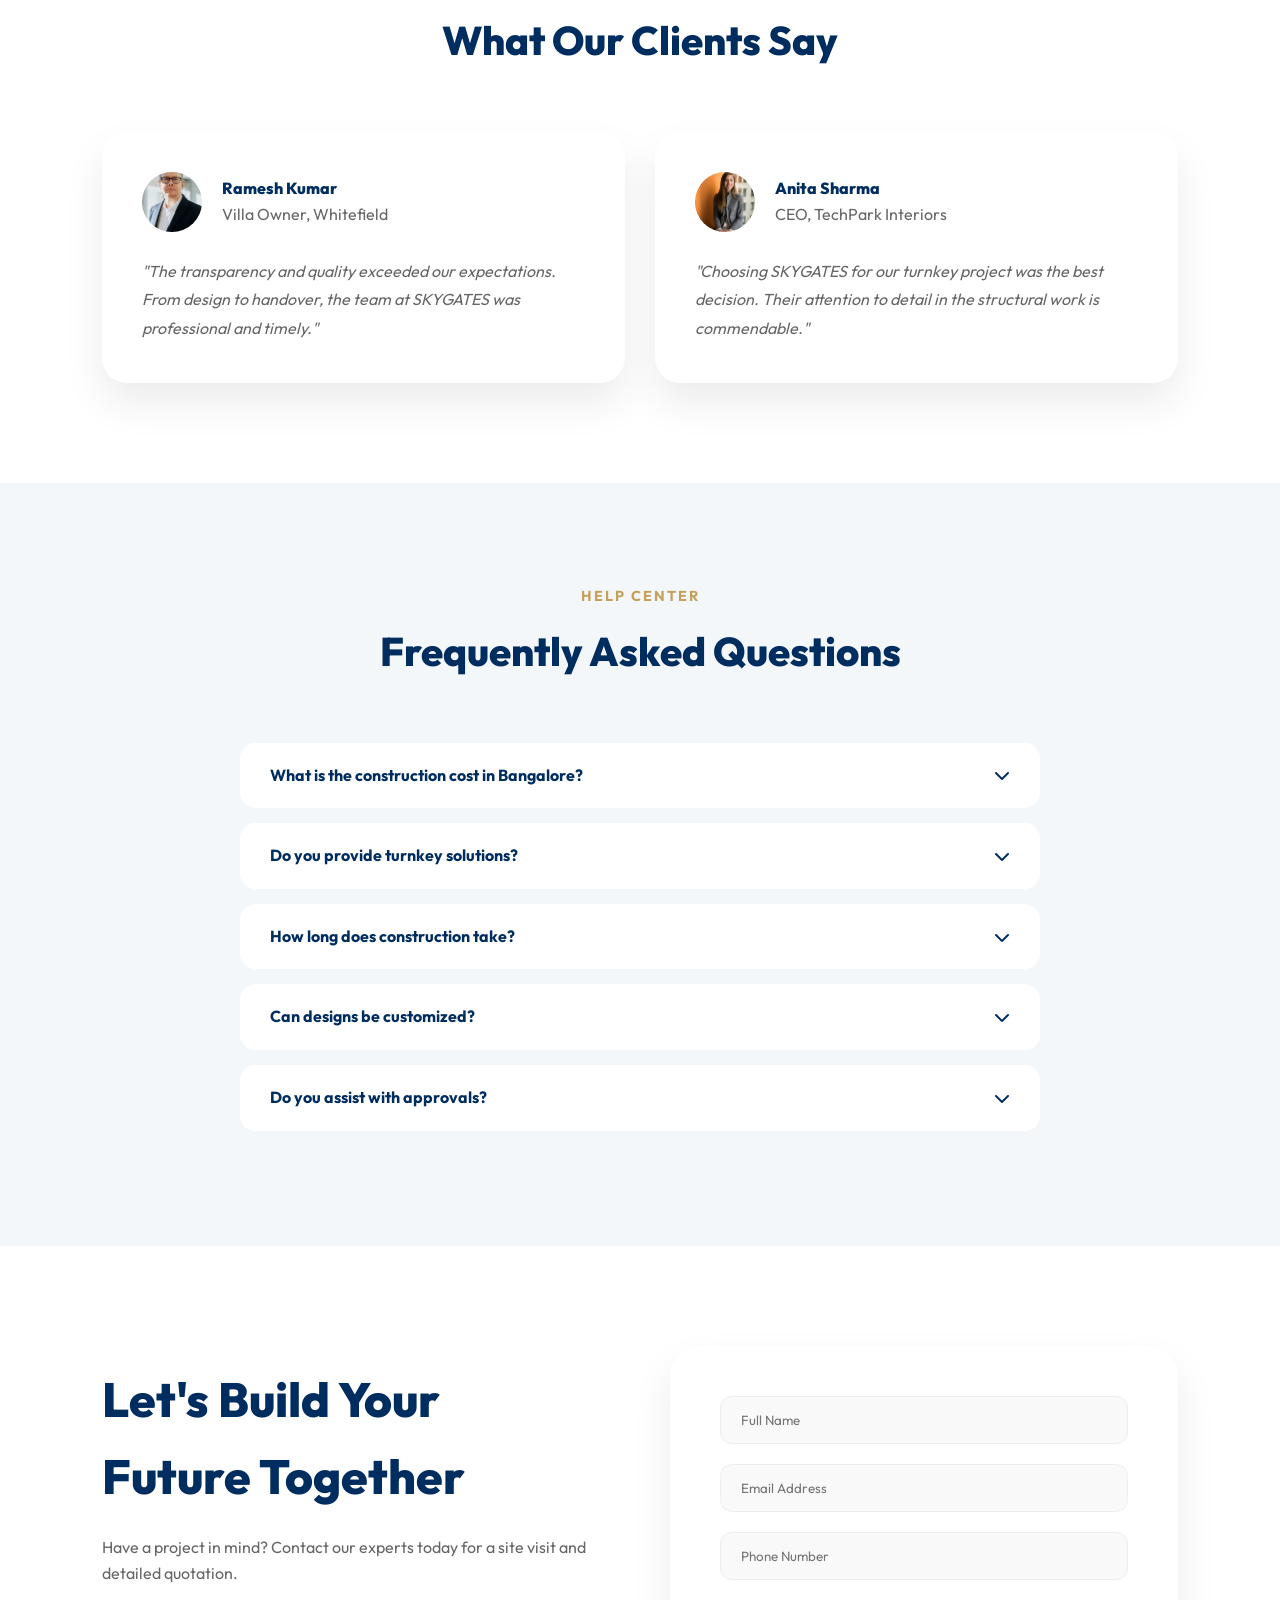
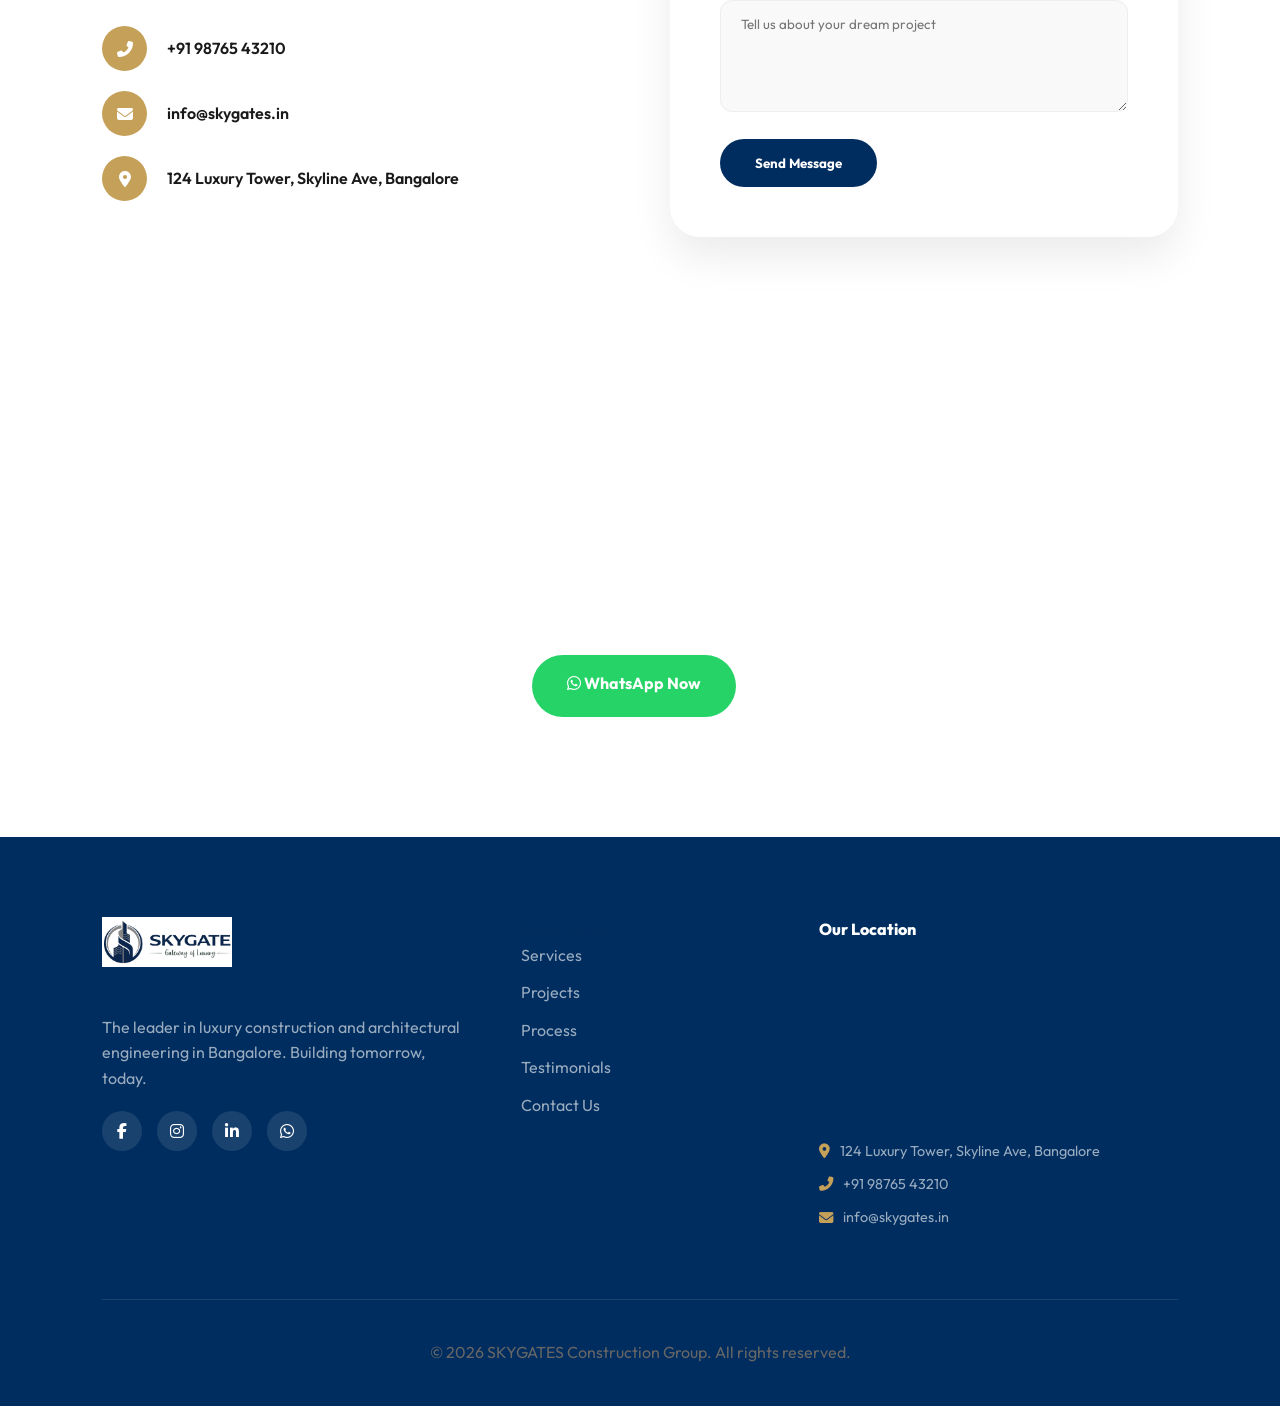
==== commit 0ebd41da: "Convert brands grid to use styled text only" ====
--- a/index.html
+++ b/index.html
@@ -333,12 +333,12 @@
             <h2>Built With Trusted Brands</h2>
         </div>
         <div class="brands-grid reveal">
-            <div class="brand-item"><img src="https://logo.clearbit.com/ultratechcement.com" alt="Ultratech"></div>
-            <div class="brand-item"><img src="https://logo.clearbit.com/asianpaints.com" alt="Asian Paints"></div>
-            <div class="brand-item"><img src="https://logo.clearbit.com/kajariaceramics.com" alt="Kajaria"></div>
-            <div class="brand-item"><img src="https://logo.clearbit.com/havells.com" alt="Havells"></div>
-            <div class="brand-item"><img src="https://logo.clearbit.com/jaquar.com" alt="Jaquar"></div>
-            <div class="brand-item"><img src="https://logo.clearbit.com/se.com" alt="Schneider"></div>
+            <div class="brand-item"><span class="brand-fallback">Ultratech</span></div>
+            <div class="brand-item"><span class="brand-fallback">Asian Paints</span></div>
+            <div class="brand-item"><span class="brand-fallback">Kajaria</span></div>
+            <div class="brand-item"><span class="brand-fallback">Havells</span></div>
+            <div class="brand-item"><span class="brand-fallback">Jaquar</span></div>
+            <div class="brand-item"><span class="brand-fallback">Schneider</span></div>
         </div>
     </section>
 
